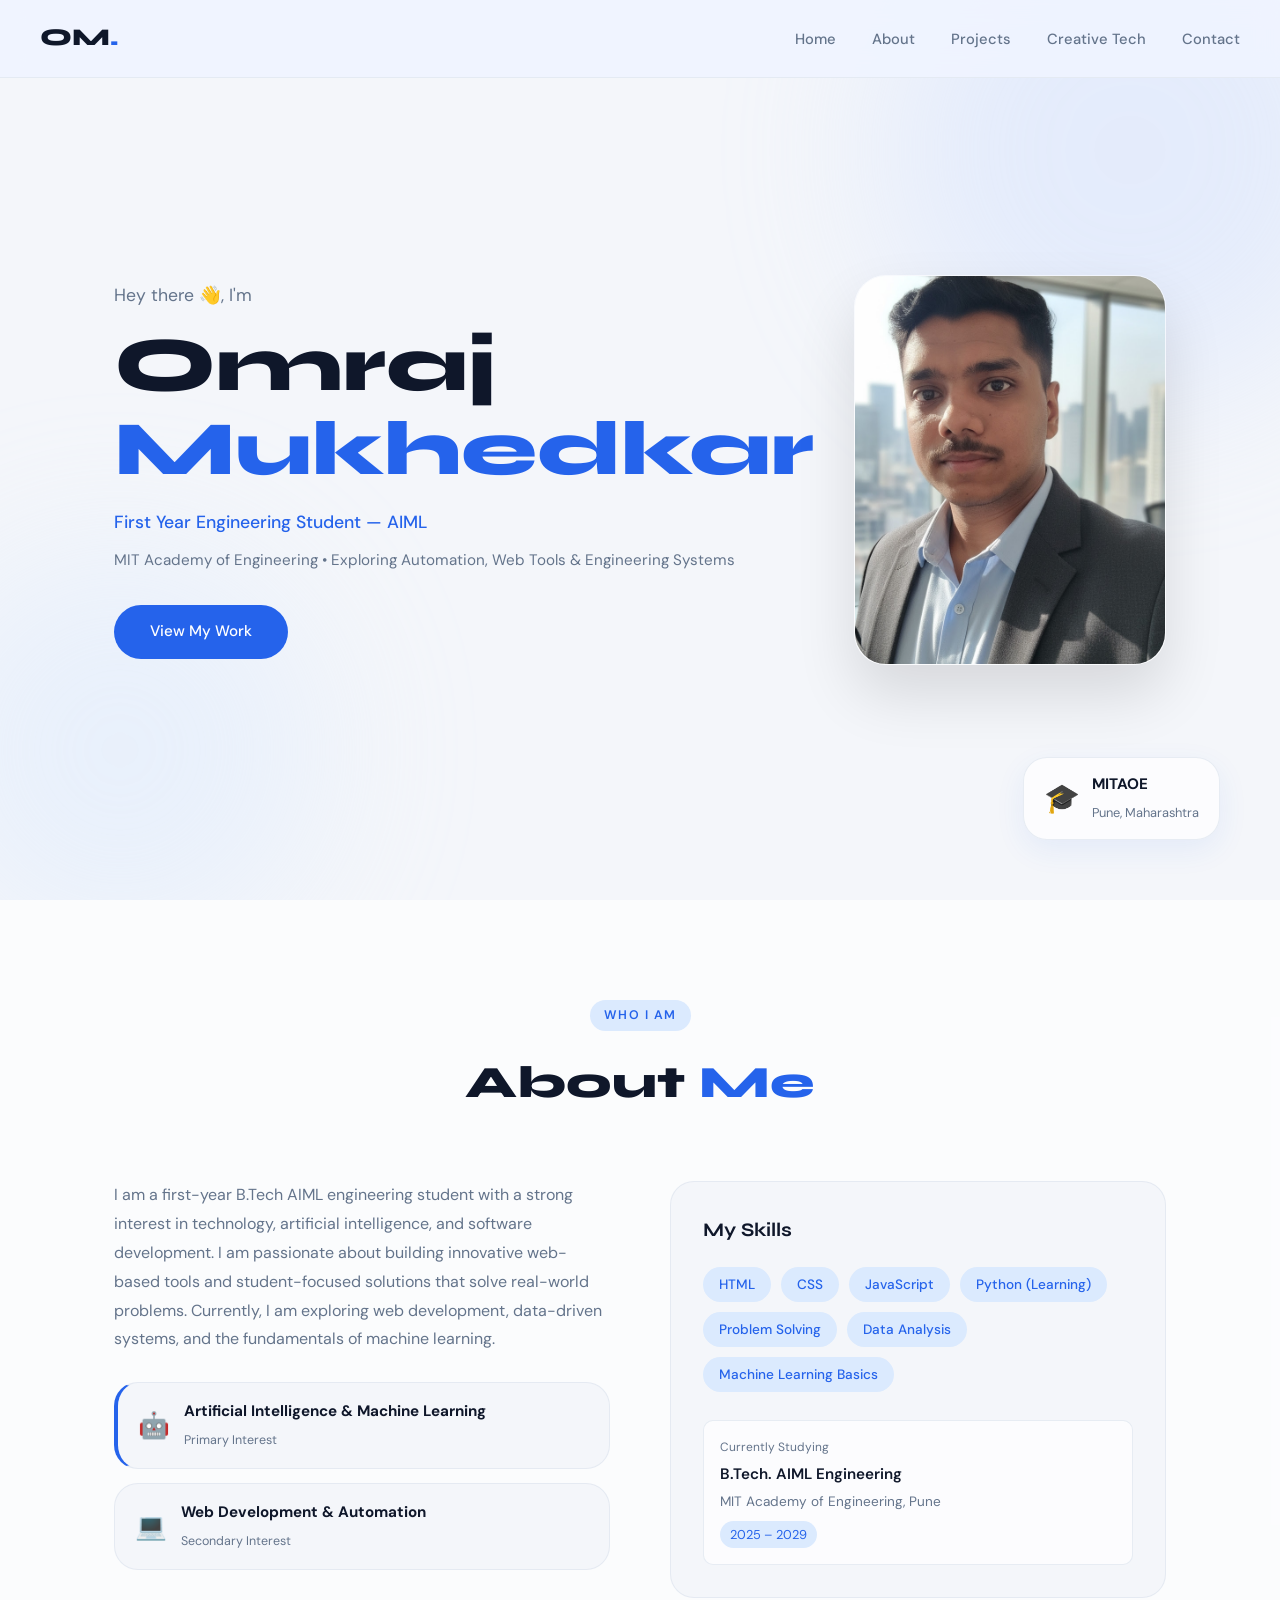
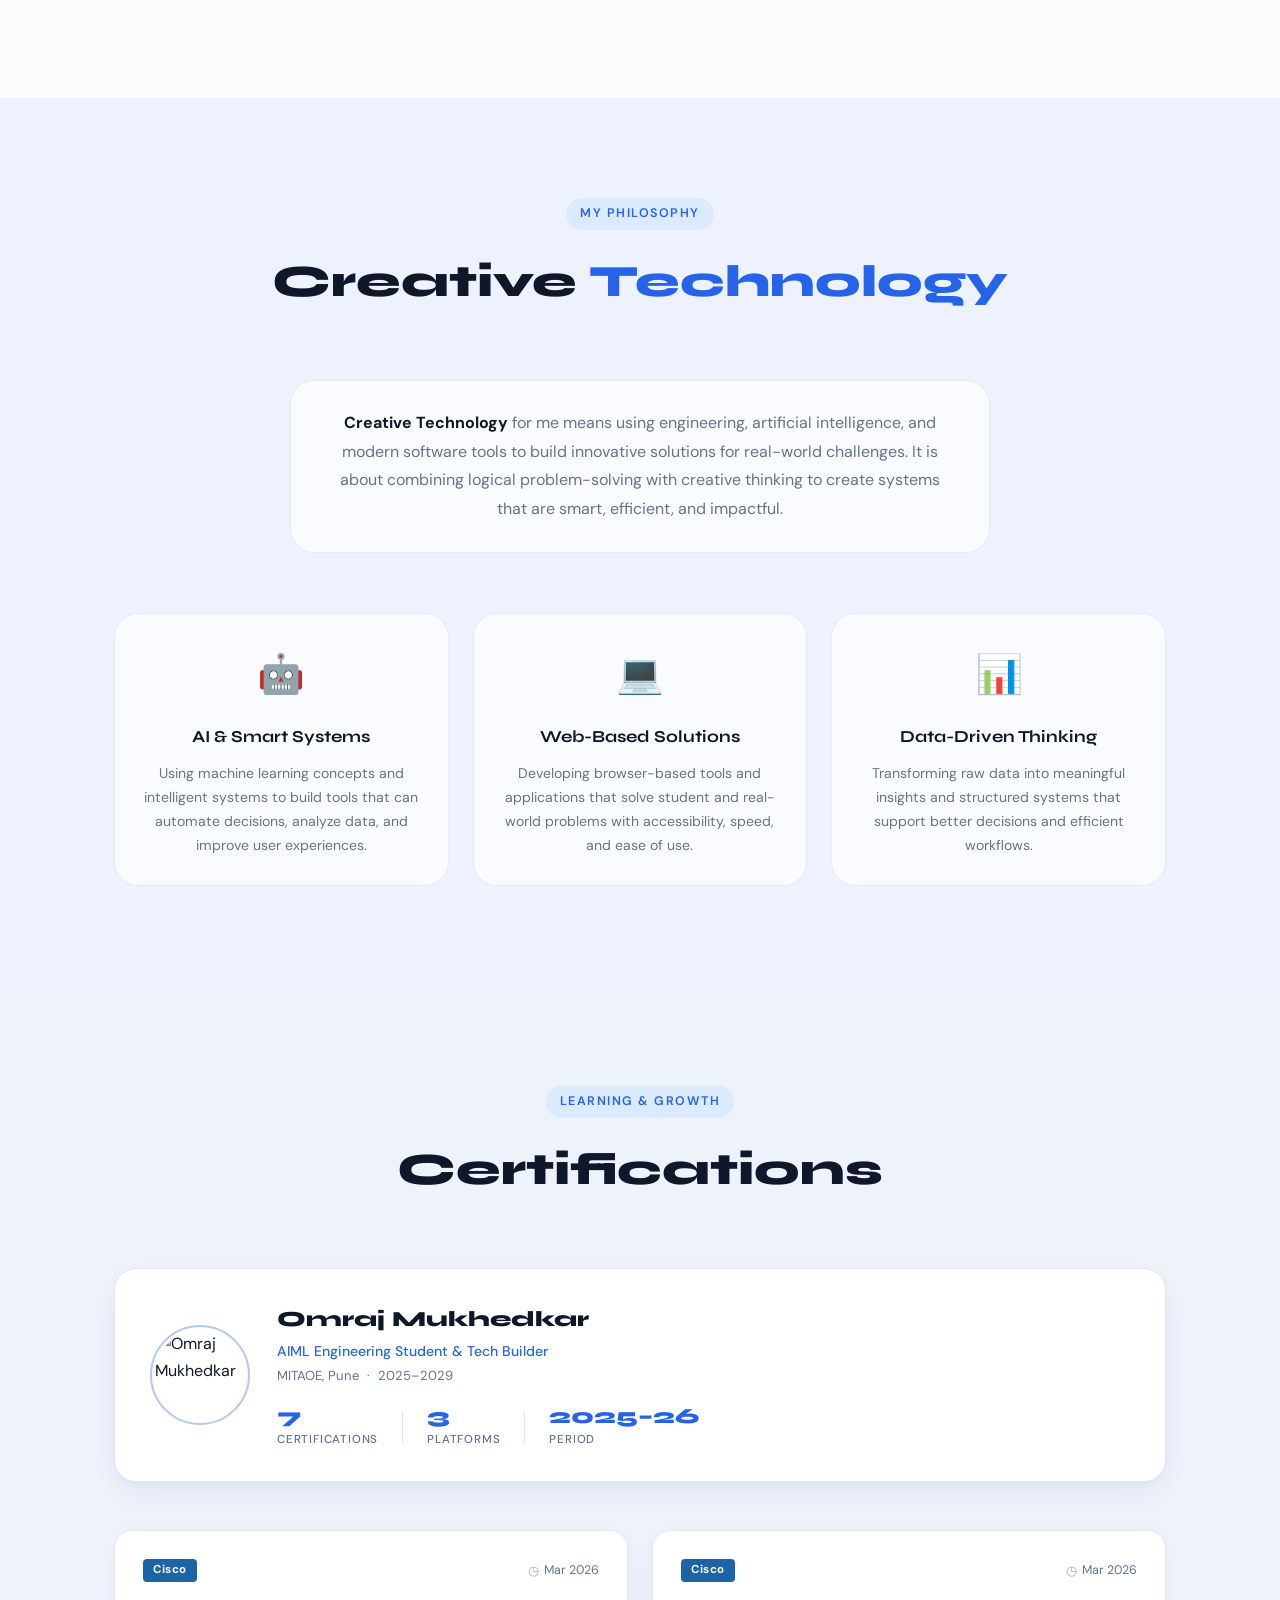
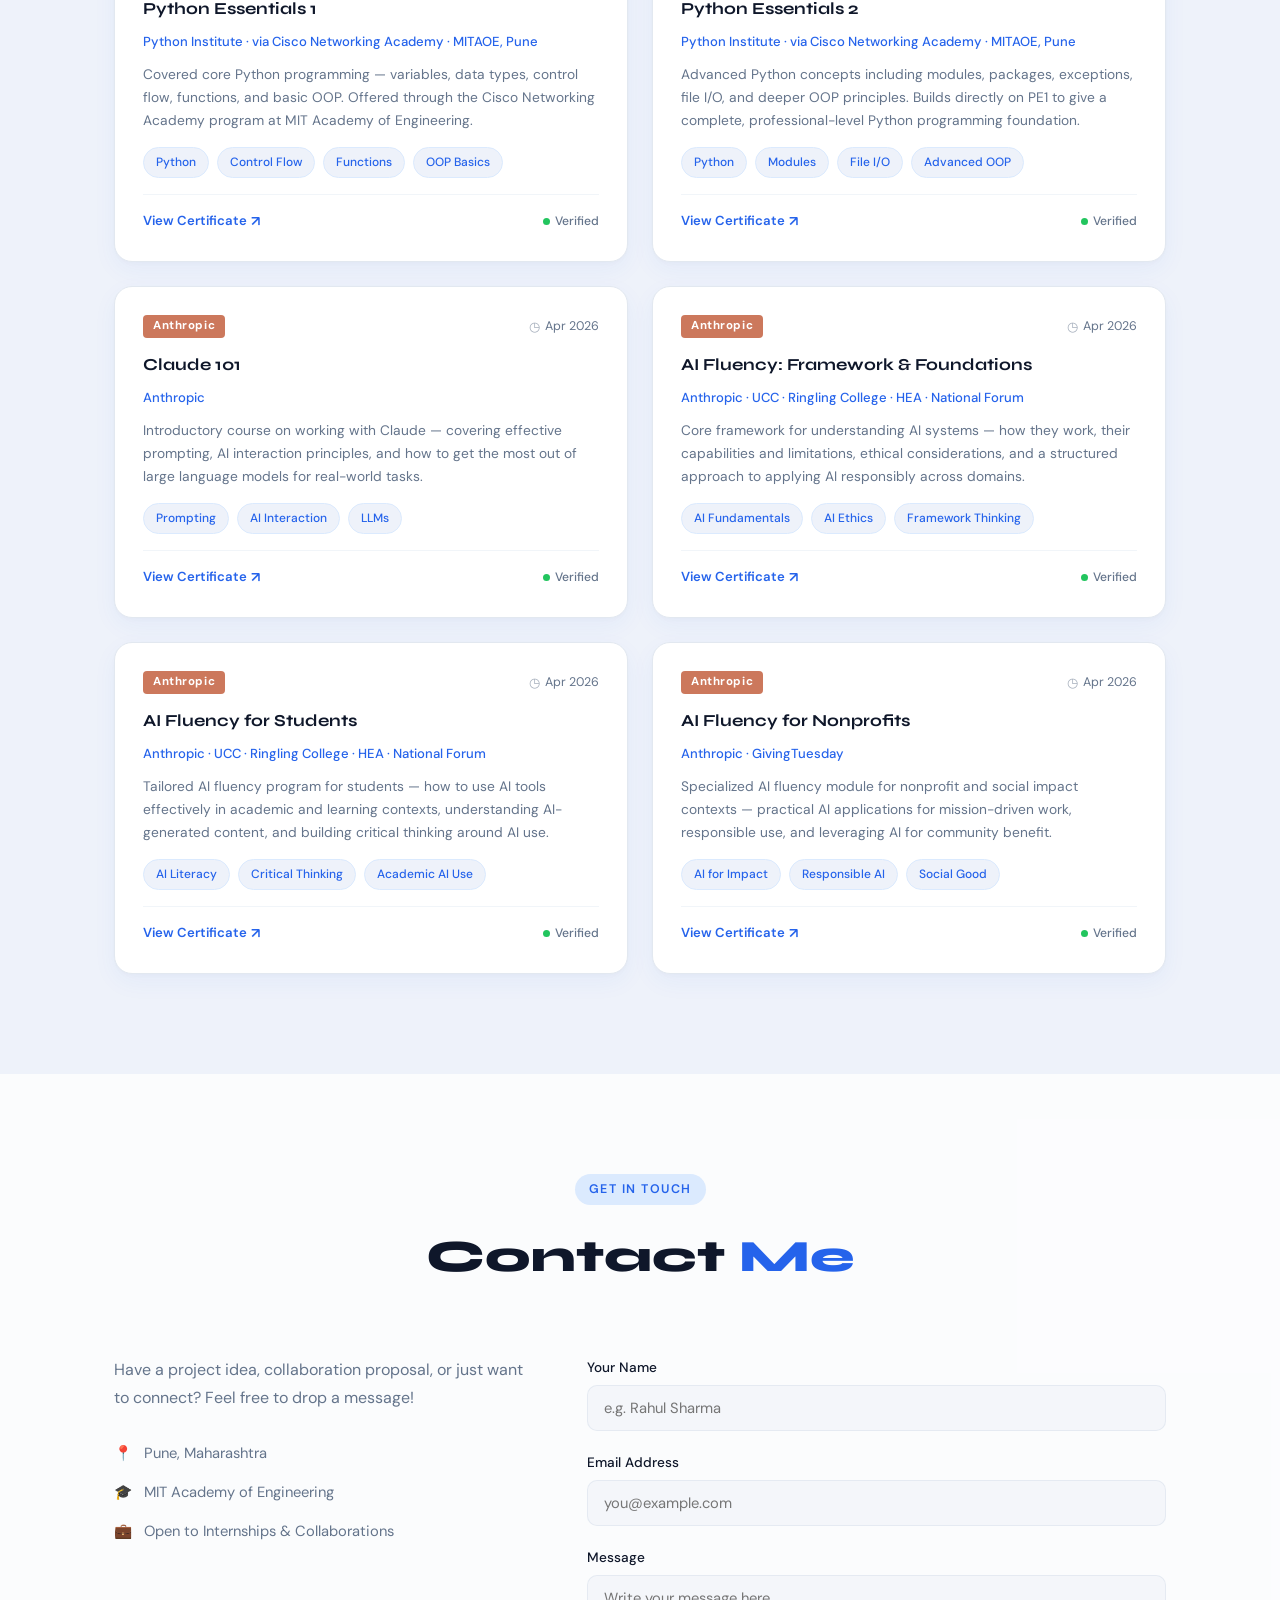
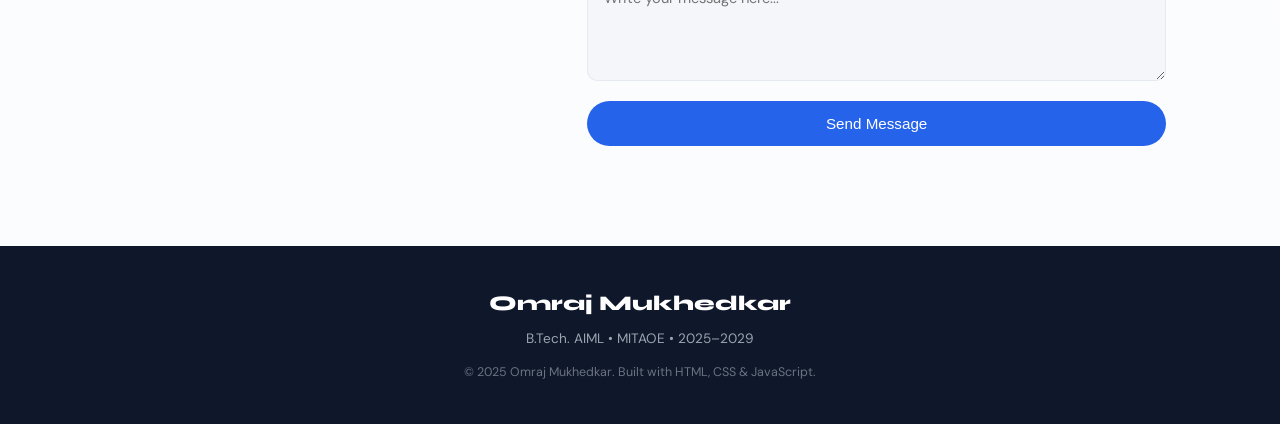
==== index.html @ 75ad4fa7 "Add files via upload" ====
<!DOCTYPE html>
<html lang="en">
<head>
  <meta charset="UTF-8" />
  <!-- Makes website responsive on all screen sizes -->
  <meta name="viewport" content="width=device-width, initial-scale=1.0" />
  <title>Omraj Mukhedkar | Portfolio</title>

  <!-- Link to our external CSS file -->
  <link rel="stylesheet" href="style.css" />

  <!-- Google Fonts: Syne for headings, DM Sans for body text -->
  <link rel="preconnect" href="https://fonts.googleapis.com" />
  <link rel="preconnect" href="https://fonts.gstatic.com" crossorigin />
  <link href="https://fonts.googleapis.com/css2?family=Syne:wght@600;800&family=DM+Sans:wght@300;400;500&display=swap" rel="stylesheet" />
</head>
<body>

  <!-- ===================== NAVBAR ===================== -->
  <!-- Fixed top navigation bar with smooth scroll links -->
  <nav class="navbar" id="navbar">
    <div class="nav-logo">OM<span class="dot">.</span></div>
    <ul class="nav-links">
      <li><a href="#home">Home</a></li>
      <li><a href="#about">About</a></li>
      <li><a href="#projects">Projects</a></li>
      <li><a href="#creative-tech">Creative Tech</a></li>
      <li><a href="#contact">Contact</a></li>
    </ul>
    <!-- Hamburger icon for mobile view -->
    <button class="hamburger" id="hamburger" aria-label="Toggle menu">
      <span></span><span></span><span></span>
    </button>
  </nav>

  <!-- Mobile navigation menu (hidden by default) -->
  <div class="mobile-menu" id="mobileMenu">
    <a href="#home" class="mobile-link">Home</a>
    <a href="#about" class="mobile-link">About</a>
    <a href="#projects" class="mobile-link">Projects</a>
    <a href="#creative-tech" class="mobile-link">Creative Tech</a>
    <a href="#contact" class="mobile-link">Contact</a>
  </div>


  <!-- ===================== HERO SECTION ===================== -->
  <!-- First thing visitors see — name, title, and a call-to-action -->
  <section class="hero" id="home">
    <!-- Background decorative blobs (pure CSS shapes) -->
    <div class="blob blob-1"></div>
    <div class="blob blob-2"></div>

    <div class="hero-container container">
      <div class="hero-content">
        <p class="hero-greeting">Hey there 👋, I'm</p>
        <h1 class="hero-name">Omraj<br /><span class="accent">Mukhedkar</span></h1>
        <p class="hero-title">First Year Engineering Student &mdash; AIML</p>
        <p class="hero-subtitle">
          MIT Academy of Engineering &bull; Exploring Automation, Web Tools &amp; Engineering Systems
        </p>
        <!-- CTA button scrolls to projects section -->
        <a href="#projects" class="btn-primary">View My Work</a>
      </div>

      <!-- New Hero Image Side -->
      <div class="hero-image-side fade-in">
        <div class="hero-portrait-card">
          <img src="student_portrait.jpeg" alt="Omraj Mukhedkar Portrait">
        </div>
      </div>
    </div>

    <!-- Floating badge: college info -->
    <div class="hero-badge">
      <span class="badge-icon">🎓</span>
      <div>
        <strong>MITAOE</strong>
        <small>Pune, Maharashtra</small>
      </div>
    </div>
  </section>


<!-- ===================== ABOUT SECTION ===================== -->
<section class="about section" id="about">
  <div class="container">

    <!-- Section title -->
    <div class="section-header fade-in">
      <span class="section-tag">Who I Am</span>
      <h2>About <span class="accent">Me</span></h2>
    </div>

    <div class="about-grid">

      <!-- Left: Text content -->
      <div class="about-text fade-in">
        <p>
          I am a first-year B.Tech AIML engineering student with a strong
          interest in technology, artificial intelligence, and software
          development. I am passionate about building innovative web-based
          tools and student-focused solutions that solve real-world problems.
          Currently, I am exploring web development, data-driven systems,
          and the fundamentals of machine learning.
        </p>

        <!-- Fields of Interest -->
        <div class="interest-cards">
          <div class="interest-card primary-interest">
            <span class="interest-icon">🤖</span>
            <div>
              <strong>Artificial Intelligence & Machine Learning</strong>
              <small>Primary Interest</small>
            </div>
          </div>

          <div class="interest-card secondary-interest">
            <span class="interest-icon">💻</span>
            <div>
              <strong>Web Development & Automation</strong>
              <small>Secondary Interest</small>
            </div>
          </div>
        </div>
      </div>

      <!-- Right: Skills -->
      <div class="skills-box fade-in">
        <h3>My Skills</h3>

        <div class="skills-grid">
          <span class="skill-tag">HTML</span>
          <span class="skill-tag">CSS</span>
          <span class="skill-tag">JavaScript</span>
          <span class="skill-tag">Python (Learning)</span>
          <span class="skill-tag">Problem Solving</span>
          <span class="skill-tag">Data Analysis</span>
          <span class="skill-tag">Machine Learning Basics</span>
        </div>

        <!-- Education card inside skills box -->
        <div class="edu-card">
          <p class="edu-label">Currently Studying</p>
          <p class="edu-course">B.Tech. AIML Engineering</p>
          <p class="edu-college">MIT Academy of Engineering, Pune</p>
          <span class="edu-year">2025 – 2029</span>
        </div>
      </div>

    </div>
  </div>
</section>


 

<!-- ===================== CREATIVE TECHNOLOGY SECTION ===================== -->
<section class="creative-tech section" id="creative-tech">
  <div class="container">

    <div class="section-header fade-in">
      <span class="section-tag">My Philosophy</span>
      <h2>Creative <span class="accent">Technology</span></h2>
    </div>

    <!-- Definition box -->
    <div class="ct-definition fade-in">
      <p>
        <strong>Creative Technology</strong> for me means using engineering,
        artificial intelligence, and modern software tools to build innovative
        solutions for real-world challenges. It is about combining logical
        problem-solving with creative thinking to create systems that are
        smart, efficient, and impactful.
      </p>
    </div>

    <!-- Three pillars / connection cards -->
    <div class="ct-grid">

      <div class="ct-card fade-in">
        <span class="ct-icon">🤖</span>
        <h4>AI & Smart Systems</h4>
        <p>
          Using machine learning concepts and intelligent systems to build
          tools that can automate decisions, analyze data, and improve user
          experiences.
        </p>
      </div>

      <div class="ct-card fade-in">
        <span class="ct-icon">💻</span>
        <h4>Web-Based Solutions</h4>
        <p>
          Developing browser-based tools and applications that solve student
          and real-world problems with accessibility, speed, and ease of use.
        </p>
      </div>

      <div class="ct-card fade-in">
        <span class="ct-icon">📊</span>
        <h4>Data-Driven Thinking</h4>
        <p>
          Transforming raw data into meaningful insights and structured systems
          that support better decisions and efficient workflows.
        </p>
      </div>

    </div>

  </div>
</section>

  <!-- ============================================================
       CERTIFICATIONS SECTION
       Profile image + certification cards with course info
  ============================================================ -->
  <section class="section certifications" id="certifications">
    <div class="container">

      <div class="section-header fade-up">
        <span class="section-tag">Learning & Growth</span>
        <h2 class="section-title">Certifications</h2>
      </div>

      <!-- Profile image block -->
      <div class="cert-profile fade-up">
        <div class="cert-profile-img-wrap">
          <img
            src="https://ui-avatars.com/api/?name=Omraj+Mukhedkar&background=1c2330&color=e6a817&size=200&font-size=0.35&bold=true"
            alt="Omraj Mukhedkar"
            class="cert-profile-img"
          />
          <div class="cert-profile-ring"></div>
        </div>
        <div class="cert-profile-info">
          <h3 class="cert-profile-name">Omraj Mukhedkar</h3>
          <p class="cert-profile-role">AIML Engineering Student &amp; Tech Builder</p>
          <p class="cert-profile-inst">MITAOE, Pune &nbsp;·&nbsp; 2025–2029</p>
          <div class="cert-profile-stats">
            <div class="cert-stat">
              <span class="cert-stat-num">7</span>
              <span class="cert-stat-label">Certifications</span>
            </div>
            <div class="cert-stat-divider"></div>
            <div class="cert-stat">
              <span class="cert-stat-num">3</span>
              <span class="cert-stat-label">Platforms</span>
            </div>
            <div class="cert-stat-divider"></div>
            <div class="cert-stat">
              <span class="cert-stat-num">2025–26</span>
              <span class="cert-stat-label">Period</span>
            </div>
          </div>
        </div>
      </div>

      <!-- Certification cards grid -->
      <div class="cert-grid">

        <!-- Card 1 
        <div class="cert-card fade-up">
          <div class="cert-card-header">
            <div class="cert-platform-badge" style="background:#054ada;color:#fff;font-weight:700;padding:4px 10px;border-radius:4px;font-size:0.72rem;letter-spacing:0.05em;">IBM</div>
            <div class="cert-date"><span class="cert-date-icon">◷</span><span>Mar 2026</span></div>
          </div>
          <h3 class="cert-title">Career Management Essentials</h3>
          <p class="cert-issuer">IBM SkillsBuild</p>
          <p class="cert-desc">Completed IBM's professional development program covering career planning, personal branding, resume building, and professional communication — focused on achieving excellence in a technical career.</p>
          <div class="cert-skills">
            <span class="cert-skill-tag">Career Planning</span>
            <span class="cert-skill-tag">Personal Branding</span>
            <span class="cert-skill-tag">Professional Skills</span>
          </div>
          <div class="cert-card-footer">
            <a href="https://www.credly.com/badges/f3e85a7b-5ac2-40ce-b01c-be0b1c1a3731" class="cert-link" target="_blank" rel="noopener">View Certificate <span class="cert-link-arrow">↗</span></a>
            <div class="cert-verified"><span class="cert-verified-dot"></span>Verified</div>
          </div>
        </div>-->

        <!-- Card 7 -->
        <div class="cert-card fade-up">
          <div class="cert-card-header">
            <div class="cert-platform-badge" style="background:#1d63a8;color:#fff;font-weight:700;padding:4px 10px;border-radius:4px;font-size:0.72rem;letter-spacing:0.05em;">Cisco</div>
            <div class="cert-date"><span class="cert-date-icon">◷</span><span>Mar 2026</span></div>
          </div>
          <h3 class="cert-title">Python Essentials 1</h3>
          <p class="cert-issuer">Python Institute · via Cisco Networking Academy · MITAOE, Pune</p>
          <p class="cert-desc">Covered core Python programming — variables, data types, control flow, functions, and basic OOP. Offered through the Cisco Networking Academy program at MIT Academy of Engineering.</p>
          <div class="cert-skills">
            <span class="cert-skill-tag">Python</span>
            <span class="cert-skill-tag">Control Flow</span>
            <span class="cert-skill-tag">Functions</span>
            <span class="cert-skill-tag">OOP Basics</span>
          </div>
          <div class="cert-card-footer">
            <a href="https://drive.google.com/file/d/1AZtDO0LFE5-MbFzdQ50YJ0h0PyZIOqzN/view" class="cert-link" target="_blank" rel="noopener">View Certificate <span class="cert-link-arrow">↗</span></a>
            <div class="cert-verified"><span class="cert-verified-dot"></span>Verified</div>
          </div>
        </div>

        <!-- Card 8 -->
        <div class="cert-card fade-up">
          <div class="cert-card-header">
            <div class="cert-platform-badge" style="background:#1d63a8;color:#fff;font-weight:700;padding:4px 10px;border-radius:4px;font-size:0.72rem;letter-spacing:0.05em;">Cisco</div>
            <div class="cert-date"><span class="cert-date-icon">◷</span><span>Mar 2026</span></div>
          </div>
          <h3 class="cert-title">Python Essentials 2</h3>
          <p class="cert-issuer">Python Institute · via Cisco Networking Academy · MITAOE, Pune</p>
          <p class="cert-desc">Advanced Python concepts including modules, packages, exceptions, file I/O, and deeper OOP principles. Builds directly on PE1 to give a complete, professional-level Python programming foundation.</p>
          <div class="cert-skills">
            <span class="cert-skill-tag">Python</span>
            <span class="cert-skill-tag">Modules</span>
            <span class="cert-skill-tag">File I/O</span>
            <span class="cert-skill-tag">Advanced OOP</span>
          </div>
          <div class="cert-card-footer">
            <a href="https://drive.google.com/file/d/1r7I_hhk6zLl8wyldsp9_38LnCMU6p4gp/view" class="cert-link" target="_blank" rel="noopener">View Certificate <span class="cert-link-arrow">↗</span></a>
            <div class="cert-verified"><span class="cert-verified-dot"></span>Verified</div>
          </div>
        </div>

        <!-- Card 9 -->
        <div class="cert-card fade-up">
          <div class="cert-card-header">
            <div class="cert-platform-badge" style="background:#cc785c;color:#fff;font-weight:700;padding:4px 10px;border-radius:4px;font-size:0.72rem;letter-spacing:0.05em;">Anthropic</div>
            <div class="cert-date"><span class="cert-date-icon">◷</span><span>Apr 2026</span></div>
          </div>
          <h3 class="cert-title">Claude 101</h3>
          <p class="cert-issuer">Anthropic</p>
          <p class="cert-desc">Introductory course on working with Claude — covering effective prompting, AI interaction principles, and how to get the most out of large language models for real-world tasks.</p>
          <div class="cert-skills">
            <span class="cert-skill-tag">Prompting</span>
            <span class="cert-skill-tag">AI Interaction</span>
            <span class="cert-skill-tag">LLMs</span>
          </div>
          <div class="cert-card-footer">
            <a href="https://drive.google.com/file/d/18FUiQjIyBEgIE2ZgYAW9JdNJa5qvdaFs/view?usp=drivesdk" class="cert-link" target="_blank" rel="noopener">View Certificate <span class="cert-link-arrow">↗</span></a>
            <div class="cert-verified"><span class="cert-verified-dot"></span>Verified</div>
          </div>
        </div>

        <!-- Card 10 -->
        <div class="cert-card fade-up">
          <div class="cert-card-header">
            <div class="cert-platform-badge" style="background:#cc785c;color:#fff;font-weight:700;padding:4px 10px;border-radius:4px;font-size:0.72rem;letter-spacing:0.05em;">Anthropic</div>
            <div class="cert-date"><span class="cert-date-icon">◷</span><span>Apr 2026</span></div>
          </div>
          <h3 class="cert-title">AI Fluency: Framework &amp; Foundations</h3>
          <p class="cert-issuer">Anthropic · UCC · Ringling College · HEA · National Forum</p>
          <p class="cert-desc">Core framework for understanding AI systems — how they work, their capabilities and limitations, ethical considerations, and a structured approach to applying AI responsibly across domains.</p>
          <div class="cert-skills">
            <span class="cert-skill-tag">AI Fundamentals</span>
            <span class="cert-skill-tag">AI Ethics</span>
            <span class="cert-skill-tag">Framework Thinking</span>
          </div>
          <div class="cert-card-footer">
            <a href="https://drive.google.com/file/d/1Ian-zxW-XYxPmzMwcnOvtRtblxLz800r/view" class="cert-link" target="_blank" rel="noopener">View Certificate <span class="cert-link-arrow">↗</span></a>
            <div class="cert-verified"><span class="cert-verified-dot"></span>Verified</div>
          </div>
        </div>

        <!-- Card 11 -->
        <div class="cert-card fade-up">
          <div class="cert-card-header">
            <div class="cert-platform-badge" style="background:#cc785c;color:#fff;font-weight:700;padding:4px 10px;border-radius:4px;font-size:0.72rem;letter-spacing:0.05em;">Anthropic</div>
            <div class="cert-date"><span class="cert-date-icon">◷</span><span>Apr 2026</span></div>
          </div>
          <h3 class="cert-title">AI Fluency for Students</h3>
          <p class="cert-issuer">Anthropic · UCC · Ringling College · HEA · National Forum</p>
          <p class="cert-desc">Tailored AI fluency program for students — how to use AI tools effectively in academic and learning contexts, understanding AI-generated content, and building critical thinking around AI use.</p>
          <div class="cert-skills">
            <span class="cert-skill-tag">AI Literacy</span>
            <span class="cert-skill-tag">Critical Thinking</span>
            <span class="cert-skill-tag">Academic AI Use</span>
          </div>
          <div class="cert-card-footer">
            <a href="https://drive.google.com/file/d/1ski8BVogSx5nqDA-hD5udHGruJyrjq0q/view?usp=drivesdk" class="cert-link" target="_blank" rel="noopener">View Certificate <span class="cert-link-arrow">↗</span></a>
            <div class="cert-verified"><span class="cert-verified-dot"></span>Verified</div>
          </div>
        </div>

        <!-- Card 12 -->
        <div class="cert-card fade-up">
          <div class="cert-card-header">
            <div class="cert-platform-badge" style="background:#cc785c;color:#fff;font-weight:700;padding:4px 10px;border-radius:4px;font-size:0.72rem;letter-spacing:0.05em;">Anthropic</div>
            <div class="cert-date"><span class="cert-date-icon">◷</span><span>Apr 2026</span></div>
          </div>
          <h3 class="cert-title">AI Fluency for Nonprofits</h3>
          <p class="cert-issuer">Anthropic · GivingTuesday</p>
          <p class="cert-desc">Specialized AI fluency module for nonprofit and social impact contexts — practical AI applications for mission-driven work, responsible use, and leveraging AI for community benefit.</p>
          <div class="cert-skills">
            <span class="cert-skill-tag">AI for Impact</span>
            <span class="cert-skill-tag">Responsible AI</span>
            <span class="cert-skill-tag">Social Good</span>
          </div>
          <div class="cert-card-footer">
            <a href="https://drive.google.com/file/d/1ski8BVogSx5nqDA-hD5udHGruJyrjq0q/view?usp=drivesdk" class="cert-link" target="_blank" rel="noopener">View Certificate <span class="cert-link-arrow">↗</span></a>
            <div class="cert-verified"><span class="cert-verified-dot"></span>Verified</div>
          </div>
        </div>

      </div><!-- /cert-grid -->
    </div>
  </section>


  <!-- ===================== CONTACT SECTION ===================== -->
  <!-- Simple form UI with basic validation (handled in script.js) -->
  <section class="contact section" id="contact">
    <div class="container">

      <div class="section-header fade-in">
        <span class="section-tag">Get In Touch</span>
        <h2>Contact <span class="accent">Me</span></h2>
      </div>

      <div class="contact-wrapper fade-in">

        <!-- Left: info -->
        <div class="contact-info">
          <p>Have a project idea, collaboration proposal, or just want to connect? Feel free to drop a message!</p>
          <div class="contact-detail">
            <span>📍</span> Pune, Maharashtra
          </div>
          <div class="contact-detail">
            <span>🎓</span> MIT Academy of Engineering
          </div>
          <div class="contact-detail">
            <span>💼</span> Open to Internships &amp; Collaborations
          </div>
        </div>

        <!-- Right: contact form -->
        <form class="contact-form" id="contactForm" novalidate>
          <!-- novalidate: we handle validation ourselves in JS -->

          <div class="form-group">
            <label for="name">Your Name</label>
            <input type="text" id="name" name="name" placeholder="e.g. Rahul Sharma" />
            <!-- Error message shown by JS if field is empty -->
            <span class="error-msg" id="nameError">Please enter your name.</span>
          </div>

          <div class="form-group">
            <label for="email">Email Address</label>
            <input type="email" id="email" name="email" placeholder="you@example.com" />
            <span class="error-msg" id="emailError">Please enter a valid email.</span>
          </div>

          <div class="form-group">
            <label for="message">Message</label>
            <textarea id="message" name="message" rows="4" placeholder="Write your message here..."></textarea>
            <span class="error-msg" id="messageError">Please write a message.</span>
          </div>

          <!-- Submit button; JS handles the click -->
          <button type="submit" class="btn-primary" id="submitBtn">Send Message</button>

          <!-- Success message (hidden until form is valid) -->
          <div class="form-success" id="formSuccess">
            ✅ Message sent! I'll get back to you soon.
          </div>
        </form>

      </div><!-- end .contact-wrapper -->
    </div>
  </section>




  <!-- ===================== FOOTER ===================== -->
  <footer class="footer">
    <div class="container">
      <p class="footer-name">Omraj Mukhedkar</p>
      <p class="footer-sub">B.Tech. AIML &bull; MITAOE &bull; 2025–2029</p>
      <p class="footer-copy">&copy; 2025 Omraj Mukhedkar. Built with HTML, CSS &amp; JavaScript.</p>
    </div>
  </footer>


  <!-- Link to our external JavaScript file (placed at end of body for performance) -->
  <script src="script.js"></script>

</body>
</html>
---- style.css ----
/* ============================================================
   style.css — Portfolio of Harshvardhan Lokhande
   Author: Built with guidance for first-year engineering student
   ============================================================ */


/* ---- 1. CSS VARIABLES (Design Tokens) ----
   Defining all colors and fonts in one place.
   If you want to change the theme, you only edit here.
*/
:root {
  --bg:          #f4f6fa;        /* Premium Light background */
  --surface:     rgba(255, 255, 255, 0.7); /* Translucent surface for glassmorphism */
  --accent:      #2563eb;        /* Vibrant Royal Blue accent */
  --accent-soft: #dbeafe;        /* Soft accent */
  --text-main:   #0f172a;        /* Deep slate for main text */
  --text-muted:  #64748b;        /* Professional muted text */
  --border:      rgba(226, 232, 240, 0.8); /* Refined subtle border */
  --font-head:   'Syne', sans-serif;
  --font-body:   'DM Sans', sans-serif;
  --radius:      24px;           /* Modern rounded corners */
  --shadow:      0 10px 30px rgba(37, 99, 235, 0.08); /* Soft diffuse glow */
}


/* ---- 2. RESET & BASE STYLES ----
   Remove browser default margins/padding for consistent look.
*/
*, *::before, *::after {
  margin: 0;
  padding: 0;
  box-sizing: border-box; /* Padding doesn't add to width */
}

html {
  scroll-behavior: smooth; /* Enable CSS smooth scroll as fallback */
}

body {
  font-family: var(--font-body);
  background-color: var(--bg);
  color: var(--text-main);
  line-height: 1.7;
  overflow-x: hidden; /* No horizontal scroll */
}

/* Utility: accent color for spans */
.accent {
  color: var(--accent);
}

/* Utility: container to center content with max-width */
.container {
  max-width: 1100px;
  margin: 0 auto;
  padding: 0 24px;
}

/* Utility: section vertical spacing */
.section {
  padding: 100px 0;
}


/* ---- 3. NAVBAR ----
   Fixed top bar that stays visible while scrolling.
*/
.navbar {
  position: fixed;
  top: 0; left: 0; right: 0;
  z-index: 1000; /* Always on top */
  display: flex;
  align-items: center;
  justify-content: space-between;
  padding: 18px 40px;
  background: rgba(240, 244, 255, 0.88); /* Semi-transparent */
  backdrop-filter: blur(12px);           /* Frosted glass effect */
  border-bottom: 1px solid var(--border);
  transition: box-shadow 0.3s;
}

/* Shadow added by JS when user scrolls down */
.navbar.scrolled {
  box-shadow: 0 2px 20px rgba(0,0,0,0.08);
}

/* Logo text */
.nav-logo {
  font-family: var(--font-head);
  font-size: 1.5rem;
  font-weight: 800;
  color: var(--text-main);
}
.nav-logo .dot {
  color: var(--accent);
}

/* Navigation links list */
.nav-links {
  list-style: none;
  display: flex;
  gap: 36px;
}

.nav-links a {
  text-decoration: none;
  color: var(--text-muted);
  font-size: 0.92rem;
  font-weight: 500;
  transition: color 0.2s;
}

/* Hover: link turns accent blue */
.nav-links a:hover {
  color: var(--accent);
}

/* Hamburger button (hidden on desktop, shown on mobile) */
.hamburger {
  display: none;
  flex-direction: column;
  gap: 5px;
  background: none;
  border: none;
  cursor: pointer;
  padding: 4px;
}
.hamburger span {
  display: block;
  width: 24px;
  height: 2px;
  background: var(--text-main);
  border-radius: 2px;
  transition: all 0.3s;
}

/* Mobile menu (hidden by default) */
.mobile-menu {
  display: none;
  position: fixed;
  top: 68px; left: 0; right: 0;
  background: var(--surface);
  flex-direction: column;
  padding: 16px 24px;
  gap: 12px;
  z-index: 999;
  border-bottom: 1px solid var(--border);
  box-shadow: var(--shadow);
}

/* Show mobile menu when JS adds .open class */
.mobile-menu.open {
  display: flex;
}

.mobile-link {
  text-decoration: none;
  color: var(--text-main);
  font-weight: 500;
  padding: 8px 0;
  border-bottom: 1px solid var(--border);
}


/* ---- 4. HERO SECTION ----
   Full-screen first section with big name and CTA.
*/
.hero {
  min-height: 100vh;
  display: flex;
  align-items: center;
  padding: 120px 40px 80px;
  position: relative;
  overflow: hidden;
}

/* Decorative blobs: large soft-colored circles in background */
.blob {
  position: absolute;
  border-radius: 50%;
  filter: blur(80px);  /* Makes them soft / glow-like */
  opacity: 0.35;
  z-index: 0;
  pointer-events: none; /* Clicks pass through them */
}
.blob-1 {
  width: 500px; height: 500px;
  background: #c7d9ff;
  top: -100px; right: -100px;
}
.blob-2 {
  width: 400px; height: 400px;
  background: #d4e6ff;
  bottom: -50px; left: -80px;
}

/* Hero content sits above blobs */
.hero-content {
  position: relative;
  z-index: 1;
  max-width: 680px;
}

.hero-greeting {
  font-size: 1.1rem;
  color: var(--text-muted);
  margin-bottom: 12px;
}

/* Big name with line breaks on large screens */
.hero-name {
  font-family: var(--font-head);
  font-size: clamp(2.6rem, 6vw, 5rem); /* Responsive font size */
  font-weight: 800;
  line-height: 1.1;
  margin-bottom: 16px;
  color: var(--text-main);
}

.hero-title {
  font-size: 1.1rem;
  font-weight: 500;
  color: var(--accent);
  margin-bottom: 10px;
}

.hero-subtitle {
  font-size: 0.95rem;
  color: var(--text-muted);
  margin-bottom: 32px;
}

/* Primary button */
.btn-primary {
  display: inline-block;
  text-decoration: none;
  background: var(--accent);
  color: #fff;
  padding: 14px 36px;
  border-radius: 50px; /* Pill shape */
  font-weight: 500;
  font-size: 0.95rem;
  border: none;
  cursor: pointer;
  transition: transform 0.2s, box-shadow 0.2s;
}
.btn-primary:hover {
  transform: translateY(-2px);
  box-shadow: 0 8px 24px rgba(58, 91, 255, 0.3);
}

/* Floating college badge (bottom-right of hero) */
.hero-badge {
  position: absolute;
  bottom: 60px; right: 60px;
  display: flex;
  align-items: center;
  gap: 12px;
  background: var(--surface);
  border: 1px solid var(--border);
  border-radius: var(--radius);
  padding: 14px 20px;
  box-shadow: var(--shadow);
  z-index: 1;
}
.badge-icon { font-size: 1.8rem; }
.hero-badge strong { display: block; font-size: 0.95rem; }
.hero-badge small { color: var(--text-muted); font-size: 0.8rem; }


/* ---- 5. SECTION HEADERS ----
   Reusable "tag + heading" pattern used in each section.
*/
.section-header {
  text-align: center;
  margin-bottom: 60px;
}

/* Small label above the main heading */
.section-tag {
  display: inline-block;
  background: var(--accent-soft);
  color: var(--accent);
  font-size: 0.78rem;
  font-weight: 600;
  letter-spacing: 1.5px;
  text-transform: uppercase;
  padding: 5px 14px;
  border-radius: 50px;
  margin-bottom: 14px;
}

.section-header h2 {
  font-family: var(--font-head);
  font-size: clamp(2rem, 4vw, 2.8rem);
  font-weight: 800;
  color: var(--text-main);
}


/* ---- 6. ABOUT SECTION ----
   Two-column grid: text on left, skills on right.
*/
.about {
  background: var(--surface);
}

.about-grid {
  display: grid;
  grid-template-columns: 1fr 1fr;
  gap: 60px;
  align-items: start;
}

.about-text p {
  color: var(--text-muted);
  font-size: 1rem;
  margin-bottom: 28px;
  line-height: 1.8;
}

/* Interest cards (primary + secondary) */
.interest-cards {
  display: flex;
  flex-direction: column;
  gap: 14px;
}

.interest-card {
  display: flex;
  align-items: center;
  gap: 14px;
  padding: 16px 20px;
  border-radius: var(--radius);
  border: 1px solid var(--border);
  background: var(--bg);
}
.interest-card strong { display: block; font-size: 0.95rem; }
.interest-card small { color: var(--text-muted); font-size: 0.78rem; }
.interest-icon { font-size: 1.6rem; }

/* Primary interest gets a blue left border accent */
.primary-interest {
  border-left: 4px solid var(--accent);
}

/* Skills box */
.skills-box {
  background: var(--bg);
  border: 1px solid var(--border);
  border-radius: var(--radius);
  padding: 32px;
}
.skills-box h3 {
  font-family: var(--font-head);
  font-size: 1.2rem;
  margin-bottom: 20px;
}

/* Grid of skill tags */
.skills-grid {
  display: flex;
  flex-wrap: wrap;
  gap: 10px;
  margin-bottom: 28px;
}

.skill-tag {
  background: var(--accent-soft);
  color: var(--accent);
  padding: 6px 16px;
  border-radius: 50px;
  font-size: 0.85rem;
  font-weight: 500;
  transition: background 0.2s, color 0.2s;
}
.skill-tag:hover {
  background: var(--accent);
  color: #fff;
}

/* Education mini-card inside skills box */
.edu-card {
  background: var(--surface);
  border: 1px solid var(--border);
  border-radius: 10px;
  padding: 16px;
}
.edu-label { font-size: 0.75rem; color: var(--text-muted); margin-bottom: 4px; }
.edu-course { font-weight: 600; font-size: 0.95rem; }
.edu-college { font-size: 0.85rem; color: var(--text-muted); margin-top: 2px; }
.edu-year {
  display: inline-block;
  margin-top: 8px;
  background: var(--accent-soft);
  color: var(--accent);
  padding: 3px 10px;
  border-radius: 50px;
  font-size: 0.8rem;
}


/* ---- 7. PROJECTS SECTION ----
   Three-column card grid.
*/
.projects {
  background: var(--bg);
}

.projects-grid {
  display: grid;
  grid-template-columns: repeat(auto-fit, minmax(320px, 1fr));
  gap: 28px;
}

.project-card {
  background: var(--surface);
  border: 1px solid var(--border);
  border-radius: var(--radius);
  padding: 28px;
  transition: transform 0.4s cubic-bezier(0.16, 1, 0.3, 1), box-shadow 0.4s;
  display: flex;
  flex-direction: column;
  gap: 14px;
  backdrop-filter: blur(10px);
}

/* Lift card on hover */
.project-card:hover {
  transform: translateY(-8px) scale(1.02);
  box-shadow: 0 16px 40px rgba(37, 99, 235, 0.12);
  border-color: var(--accent-soft);
}

/* Top row: icon + card number */
.card-top {
  display: flex;
  justify-content: space-between;
  align-items: center;
}
.card-icon { font-size: 2rem; }
.card-number {
  font-family: var(--font-head);
  font-size: 1.6rem;
  font-weight: 800;
  color: var(--accent-soft);
}

.project-card h3 {
  font-family: var(--font-head);
  font-size: 1.1rem;
  font-weight: 800;
  color: var(--text-main);
}

.project-card p {
  font-size: 0.9rem;
  color: var(--text-muted);
  line-height: 1.7;
  flex: 1; /* Push tags/footer to bottom */
}

/* Tech tags at bottom of card */
.card-tags {
  display: flex;
  flex-wrap: wrap;
  gap: 8px;
}
.card-tags span {
  background: var(--bg);
  border: 1px solid var(--border);
  color: var(--text-muted);
  font-size: 0.78rem;
  padding: 4px 12px;
  border-radius: 50px;
}

/* Footer row: status indicator */
.card-footer {
  font-size: 0.8rem;
  color: var(--text-muted);
  display: flex;
  align-items: center;
  gap: 8px;
  padding-top: 10px;
  border-top: 1px solid var(--border);
}
/* Green blinking dot = active/live */
.status-dot {
  width: 8px; height: 8px;
  background: #22c55e;
  border-radius: 50%;
  display: inline-block;
  animation: blink 1.8s infinite;
}
@keyframes blink {
  0%, 100% { opacity: 1; }
  50% { opacity: 0.3; }
}


/* ---- 8. CERTIFICATIONS SECTION ----
   Premium floating anti-gravity card design
*/
.certifications {
  background: #eef2fa;
  position: relative;
}

/* ── Fade-up animation (used by cert cards) ── */
.fade-up {
  opacity: 0;
  transform: translateY(30px);
  transition: opacity 0.6s ease, transform 0.6s ease;
}
.fade-up.visible {
  opacity: 1;
  transform: translateY(0);
}

/* ── Section title override for // 04 style tag ── */
.certifications .section-tag {
  background: var(--accent-soft);
  color: var(--accent);
}
.certifications .section-title {
  font-family: var(--font-head);
  font-size: clamp(2rem, 4vw, 2.8rem);
  font-weight: 800;
  color: var(--text-main);
}

/* ── Profile Card ── */
.cert-profile {
  display: flex;
  align-items: center;
  gap: 32px;
  background: #ffffff;
  border: 1px solid #e2e8f0;
  border-radius: 22px;
  padding: 32px 40px;
  margin-bottom: 48px;
  box-shadow:
    0 4px 6px rgba(0, 0, 0, 0.03),
    0 12px 28px rgba(37, 99, 235, 0.06);
}

.cert-profile-img-wrap {
  position: relative;
  flex-shrink: 0;
}

.cert-profile-img {
  width: 90px;
  height: 90px;
  border-radius: 50%;
  object-fit: cover;
  display: block;
}

.cert-profile-ring {
  position: absolute;
  inset: -5px;
  border-radius: 50%;
  border: 2.5px solid var(--accent);
  opacity: 0.35;
}

.cert-profile-info {
  flex: 1;
  min-width: 0;
}

.cert-profile-name {
  font-family: var(--font-head);
  font-size: 1.35rem;
  font-weight: 800;
  color: var(--text-main);
  margin-bottom: 2px;
}

.cert-profile-role {
  font-size: 0.88rem;
  font-weight: 500;
  color: var(--accent);
  margin-bottom: 2px;
}

.cert-profile-inst {
  font-size: 0.82rem;
  color: var(--text-muted);
  margin-bottom: 16px;
}

/* Stats row */
.cert-profile-stats {
  display: flex;
  align-items: center;
  gap: 24px;
}

.cert-stat {
  display: flex;
  flex-direction: column;
}

.cert-stat-num {
  font-family: var(--font-head);
  font-size: 1.35rem;
  font-weight: 800;
  color: var(--accent);
  line-height: 1.2;
}

.cert-stat-label {
  font-size: 0.72rem;
  text-transform: uppercase;
  letter-spacing: 0.8px;
  color: var(--text-muted);
  font-weight: 500;
}

.cert-stat-divider {
  width: 1px;
  height: 32px;
  background: #e2e8f0;
}

/* ── Certification Cards Grid ── */
.cert-grid {
  display: grid;
  grid-template-columns: repeat(auto-fill, minmax(340px, 1fr));
  gap: 24px;
}

/* ── Individual Card ── */
.cert-card {
  background: #ffffff;
  border: 1px solid #e2e8f0;
  border-radius: 18px;
  padding: 28px;
  display: flex;
  flex-direction: column;
  gap: 12px;
  transition:
    transform 0.4s cubic-bezier(0.16, 1, 0.3, 1),
    box-shadow 0.4s ease,
    border-color 0.3s ease;
  box-shadow:
    0 2px 4px rgba(0, 0, 0, 0.02),
    0 8px 24px rgba(37, 99, 235, 0.05);
  position: relative;
}

.cert-card:hover {
  transform: translateY(-8px);
  box-shadow:
    0 8px 16px rgba(0, 0, 0, 0.04),
    0 20px 48px rgba(37, 99, 235, 0.10);
  border-color: #c7d9ff;
}

/* ── Card Header: Badge + Date ── */
.cert-card-header {
  display: flex;
  justify-content: space-between;
  align-items: center;
  margin-bottom: 4px;
}

.cert-platform-badge {
  display: inline-block;
  font-size: 0.72rem;
  font-weight: 700;
  letter-spacing: 0.05em;
  padding: 4px 10px;
  border-radius: 5px;
  line-height: 1.3;
}

.cert-date {
  display: flex;
  align-items: center;
  gap: 5px;
  font-size: 0.78rem;
  color: var(--text-muted);
  font-weight: 400;
}

.cert-date-icon {
  font-size: 0.82rem;
  opacity: 0.6;
}

/* ── Card Title ── */
.cert-title {
  font-family: var(--font-head);
  font-size: 1.05rem;
  font-weight: 700;
  color: var(--text-main);
  line-height: 1.35;
  margin: 0;
}

/* ── Issuer ── */
.cert-issuer {
  font-size: 0.82rem;
  color: var(--accent);
  font-weight: 500;
  margin: 0;
  line-height: 1.4;
}

/* ── Description ── */
.cert-desc {
  font-size: 0.86rem;
  color: var(--text-muted);
  line-height: 1.65;
  margin: 0;
  flex: 1;
}

/* ── Skill Tags ── */
.cert-skills {
  display: flex;
  flex-wrap: wrap;
  gap: 8px;
  margin-top: 4px;
}

.cert-skill-tag {
  display: inline-block;
  background: #eef2fa;
  color: var(--accent);
  font-size: 0.75rem;
  font-weight: 500;
  padding: 4px 12px;
  border-radius: 50px;
  border: 1px solid #dbeafe;
  transition: background 0.2s, color 0.2s;
}

.cert-skill-tag:hover {
  background: var(--accent);
  color: #fff;
}

/* ── Card Footer: Link + Verified ── */
.cert-card-footer {
  display: flex;
  justify-content: space-between;
  align-items: center;
  padding-top: 14px;
  border-top: 1px solid #f1f5f9;
  margin-top: 4px;
}

.cert-link {
  font-size: 0.82rem;
  font-weight: 600;
  color: var(--accent);
  text-decoration: none;
  display: inline-flex;
  align-items: center;
  gap: 4px;
  transition: gap 0.2s ease, color 0.2s;
}

.cert-link:hover {
  gap: 8px;
  color: #1d4ed8;
}

.cert-link-arrow {
  font-size: 0.9rem;
  transition: transform 0.2s;
}

.cert-link:hover .cert-link-arrow {
  transform: translate(2px, -2px);
}

.cert-verified {
  display: flex;
  align-items: center;
  gap: 5px;
  font-size: 0.76rem;
  color: var(--text-muted);
  font-weight: 500;
}

.cert-verified-dot {
  width: 7px;
  height: 7px;
  background: #22c55e;
  border-radius: 50%;
  display: inline-block;
  animation: blink 1.8s infinite;
}

/* ── Certifications Responsive ── */
@media (max-width: 768px) {
  .cert-profile {
    flex-direction: column;
    text-align: center;
    padding: 24px 20px;
    gap: 20px;
  }

  .cert-profile-stats {
    justify-content: center;
  }

  .cert-grid {
    grid-template-columns: 1fr;
  }

  .cert-card {
    padding: 22px;
  }
}

@media (max-width: 480px) {
  .cert-profile-stats {
    gap: 16px;
  }
  .cert-stat-num {
    font-size: 1.1rem;
  }
}


/* ---- 8. CREATIVE TECHNOLOGY SECTION ----

   Dark-ish background to visually separate it.
*/
.creative-tech {
  background: #eef2ff;
}

/* Definition paragraph box */
.ct-definition {
  max-width: 700px;
  margin: 0 auto 60px;
  text-align: center;
  background: var(--surface);
  border: 1px solid var(--border);
  border-radius: var(--radius);
  padding: 28px 36px;
  font-size: 1rem;
  color: var(--text-muted);
  line-height: 1.8;
}
.ct-definition strong { color: var(--text-main); }

/* Three pillar cards */
.ct-grid {
  display: grid;
  grid-template-columns: repeat(auto-fit, minmax(300px, 1fr));
  gap: 24px;
}

.ct-card {
  background: var(--surface);
  border: 1px solid var(--border);
  border-radius: var(--radius);
  padding: 28px;
  text-align: center;
  transition: transform 0.4s cubic-bezier(0.16, 1, 0.3, 1), box-shadow 0.4s;
  backdrop-filter: blur(10px);
}
.ct-card:hover {
  transform: translateY(-8px) scale(1.02);
  box-shadow: 0 16px 40px rgba(37, 99, 235, 0.12);
  border-color: var(--accent-soft);
}
.ct-icon { font-size: 2.4rem; display: block; margin-bottom: 16px; }
.ct-card h4 {
  font-family: var(--font-head);
  font-size: 1.05rem;
  margin-bottom: 10px;
}
.ct-card p { font-size: 0.88rem; color: var(--text-muted); line-height: 1.7; }


/* ---- 9. CONTACT SECTION ----
   Two columns: info on left, form on right.
*/
.contact {
  background: var(--surface);
}

.contact-wrapper {
  display: grid;
  grid-template-columns: 1fr 1.4fr;
  gap: 60px;
  align-items: start;
}

.contact-info p {
  color: var(--text-muted);
  margin-bottom: 28px;
  line-height: 1.8;
}
.contact-detail {
  display: flex;
  align-items: center;
  gap: 12px;
  margin-bottom: 14px;
  font-size: 0.92rem;
  color: var(--text-muted);
}

/* Form styling */
.contact-form {
  display: flex;
  flex-direction: column;
  gap: 20px;
}

.form-group {
  display: flex;
  flex-direction: column;
  gap: 6px;
}

.form-group label {
  font-size: 0.85rem;
  font-weight: 500;
  color: var(--text-main);
}

/* Input and textarea styles */
.form-group input,
.form-group textarea {
  padding: 12px 16px;
  border: 1.5px solid var(--border);
  border-radius: 10px;
  font-family: var(--font-body);
  font-size: 0.92rem;
  background: var(--bg);
  color: var(--text-main);
  transition: border-color 0.2s;
  resize: vertical; /* Only vertical resize for textarea */
}

/* Blue border on focus */
.form-group input:focus,
.form-group textarea:focus {
  outline: none;
  border-color: var(--accent);
}

/* Error state: red border */
.form-group input.error,
.form-group textarea.error {
  border-color: #ef4444;
}

/* Error message text (hidden by default) */
.error-msg {
  font-size: 0.78rem;
  color: #ef4444;
  display: none; /* JS shows this when needed */
}
.error-msg.visible {
  display: block;
}

/* Success message after valid form submit */
.form-success {
  display: none;
  background: #dcfce7;
  color: #166534;
  padding: 14px 18px;
  border-radius: 10px;
  font-size: 0.9rem;
}
.form-success.visible {
  display: block;
}


/* ---- 10. FOOTER ----
   Simple centered footer.
*/
.footer {
  background: var(--text-main);
  color: #fff;
  padding: 40px 24px;
  text-align: center;
}
.footer-name {
  font-family: var(--font-head);
  font-size: 1.3rem;
  font-weight: 800;
  margin-bottom: 6px;
}
.footer-sub {
  font-size: 0.85rem;
  color: #9ca3af;
  margin-bottom: 12px;
}
.footer-copy {
  font-size: 0.78rem;
  color: #6b7280;
}


/* ---- 11. SCROLL FADE-IN ANIMATION ----
   Elements start invisible and slide up; JS adds .visible class.
*/
.fade-in {
  opacity: 0;
  transform: translateY(30px);
  transition: opacity 0.6s ease, transform 0.6s ease;
}
.fade-in.visible {
  opacity: 1;
  transform: translateY(0);
}


/* ---- 12. RESPONSIVE (MOBILE) STYLES ----
   Adjustments for screens smaller than 768px.
*/
@media (max-width: 768px) {
  /* Show hamburger, hide desktop links */
  .hamburger { display: flex; }
  .nav-links  { display: none; }

  /* Hero: center content, hide badge */
  .hero {
    padding: 100px 24px 60px;
    text-align: center;
  }
  .hero-badge { display: none; }

  /* Stack about grid vertically */
  .about-grid { grid-template-columns: 1fr; gap: 36px; }

  /* Stack projects to 1 column */
  .projects-grid { grid-template-columns: 1fr; }

  /* Stack CT cards */
  .ct-grid { grid-template-columns: 1fr; }

  /* Stack contact wrapper */
  .contact-wrapper { grid-template-columns: 1fr; gap: 36px; }

  /* Smaller section padding on mobile */
  .section { padding: 70px 0; }
}

@media (max-width: 480px) {
  .navbar { padding: 16px 20px; }
  .hero-name { font-size: 2.4rem; }
}

/* ============================================================
   NEW: ENHANCED PORTFOLIO FEATURES
   ============================================================ */

/* ── Enhanced Hero Layout ── */
.hero-container {
  display: grid;
  grid-template-columns: 1.2fr 1fr;
  align-items: center;
  gap: 60px;
  width: 100%;
}

.hero-image-side {
  position: relative;
  display: flex;
  justify-content: center;
  align-items: center;
  z-index: 2;
}

/* Large Portrait Image Card */
.hero-portrait-card {
  position: relative;
  width: 100%;
  max-width: 400px;
  aspect-ratio: 4 / 5;
  border-radius: 32px;
  overflow: hidden;
  box-shadow: 0 30px 60px rgba(0, 0, 0, 0.12);
  border: 1px solid rgba(255, 255, 255, 0.4);
  backdrop-filter: blur(10px);
  background: rgba(255, 255, 255, 0.2);
  animation: float 6s ease-in-out infinite;
  transition: transform 0.5s cubic-bezier(0.16, 1, 0.3, 1), box-shadow 0.5s;
}

.hero-portrait-card:hover {
  transform: scale(1.03) rotate(1deg);
  box-shadow: 0 40px 80px rgba(37, 99, 235, 0.2);
  border-color: var(--accent);
}

.hero-portrait-card img {
  width: 100%;
  height: 100%;
  object-fit: cover;
  transition: transform 0.7s ease;
}

.hero-portrait-card:hover img {
  transform: scale(1.1);
}

/* Float Animation */
@keyframes float {
  0%, 100% { transform: translateY(0); }
  50% { transform: translateY(-20px); }
}

/* Border Glow */
.hero-portrait-card::after {
  content: '';
  position: absolute;
  inset: 0;
  border-radius: 32px;
  border: 2px solid transparent;
  transition: border-color 0.5s;
}

.hero-portrait-card:hover::after {
  border-color: rgba(37, 99, 235, 0.3);
}

/* ── Favorite Foods Section ── */
.food-grid {
  display: grid;
  grid-template-columns: repeat(auto-fit, minmax(250px, 1fr));
  gap: 30px;
}

.food-card {
  background: var(--surface);
  border-radius: var(--radius);
  overflow: hidden;
  border: 1px solid var(--border);
  transition: transform 0.4s cubic-bezier(0.16, 1, 0.3, 1), box-shadow 0.4s;
}

.food-card:hover {
  transform: translateY(-10px);
  box-shadow: var(--shadow);
}

.food-img {
  width: 100%;
  height: 180px;
  overflow: hidden;
}

.food-img img {
  width: 100%;
  height: 100%;
  object-fit: cover;
  transition: transform 0.5s;
}

.food-card:hover .food-img img {
  transform: scale(1.1);
}

.food-content {
  padding: 24px;
}

.food-card h3 {
  font-family: var(--font-head);
  font-size: 1.1rem;
  margin-bottom: 8px;
}

.food-card p {
  font-size: 0.88rem;
  color: var(--text-muted);
}

/* ── Hobbies & Interests ── */
.hobbies-grid {
  display: grid;
  grid-template-columns: repeat(auto-fit, minmax(180px, 1fr));
  gap: 20px;
}

.hobby-card {
  background: var(--surface);
  border: 1px solid var(--border);
  border-radius: var(--radius);
  padding: 30px 20px;
  text-align: center;
  transition: all 0.3s ease;
}

.hobby-card:hover {
  background: var(--accent);
  color: #fff;
  transform: translateY(-5px);
  border-color: var(--accent);
}

.hobby-icon {
  font-size: 2.5rem;
  margin-bottom: 12px;
  display: block;
}

.hobby-card h4 {
  font-family: var(--font-head);
  font-size: 1rem;
  margin-bottom: 6px;
}

.hobby-card p {
  font-size: 0.82rem;
  opacity: 0.8;
}

.hobby-card:hover p {
  color: #fff;
}

/* ── Beyond Academics (Fun Facts) ── */
.facts-grid {
  display: grid;
  grid-template-columns: repeat(auto-fit, minmax(300px, 1fr));
  gap: 24px;
}

.fact-card {
  background: #fff;
  border: 1px solid var(--border);
  border-radius: var(--radius);
  padding: 32px;
  position: relative;
  overflow: hidden;
}

.fact-card::before {
  content: '★';
  position: absolute;
  top: -20px;
  right: -20px;
  font-size: 100px;
  color: var(--accent-soft);
  opacity: 0.2;
}

.fact-card h3 {
  color: var(--accent);
  margin-bottom: 12px;
  font-size: 1.2rem;
}

.fact-card p {
  font-size: 0.95rem;
  color: var(--text-muted);
  line-height: 1.6;
}

/* Responsive adjustments for new features */
@media (max-width: 992px) {
  .hero-container {
    grid-template-columns: 1fr;
    text-align: center;
  }
  .hero-content {
    order: 2;
  }
  .hero-image-side {
    order: 1;
    margin-bottom: 40px;
  }
}
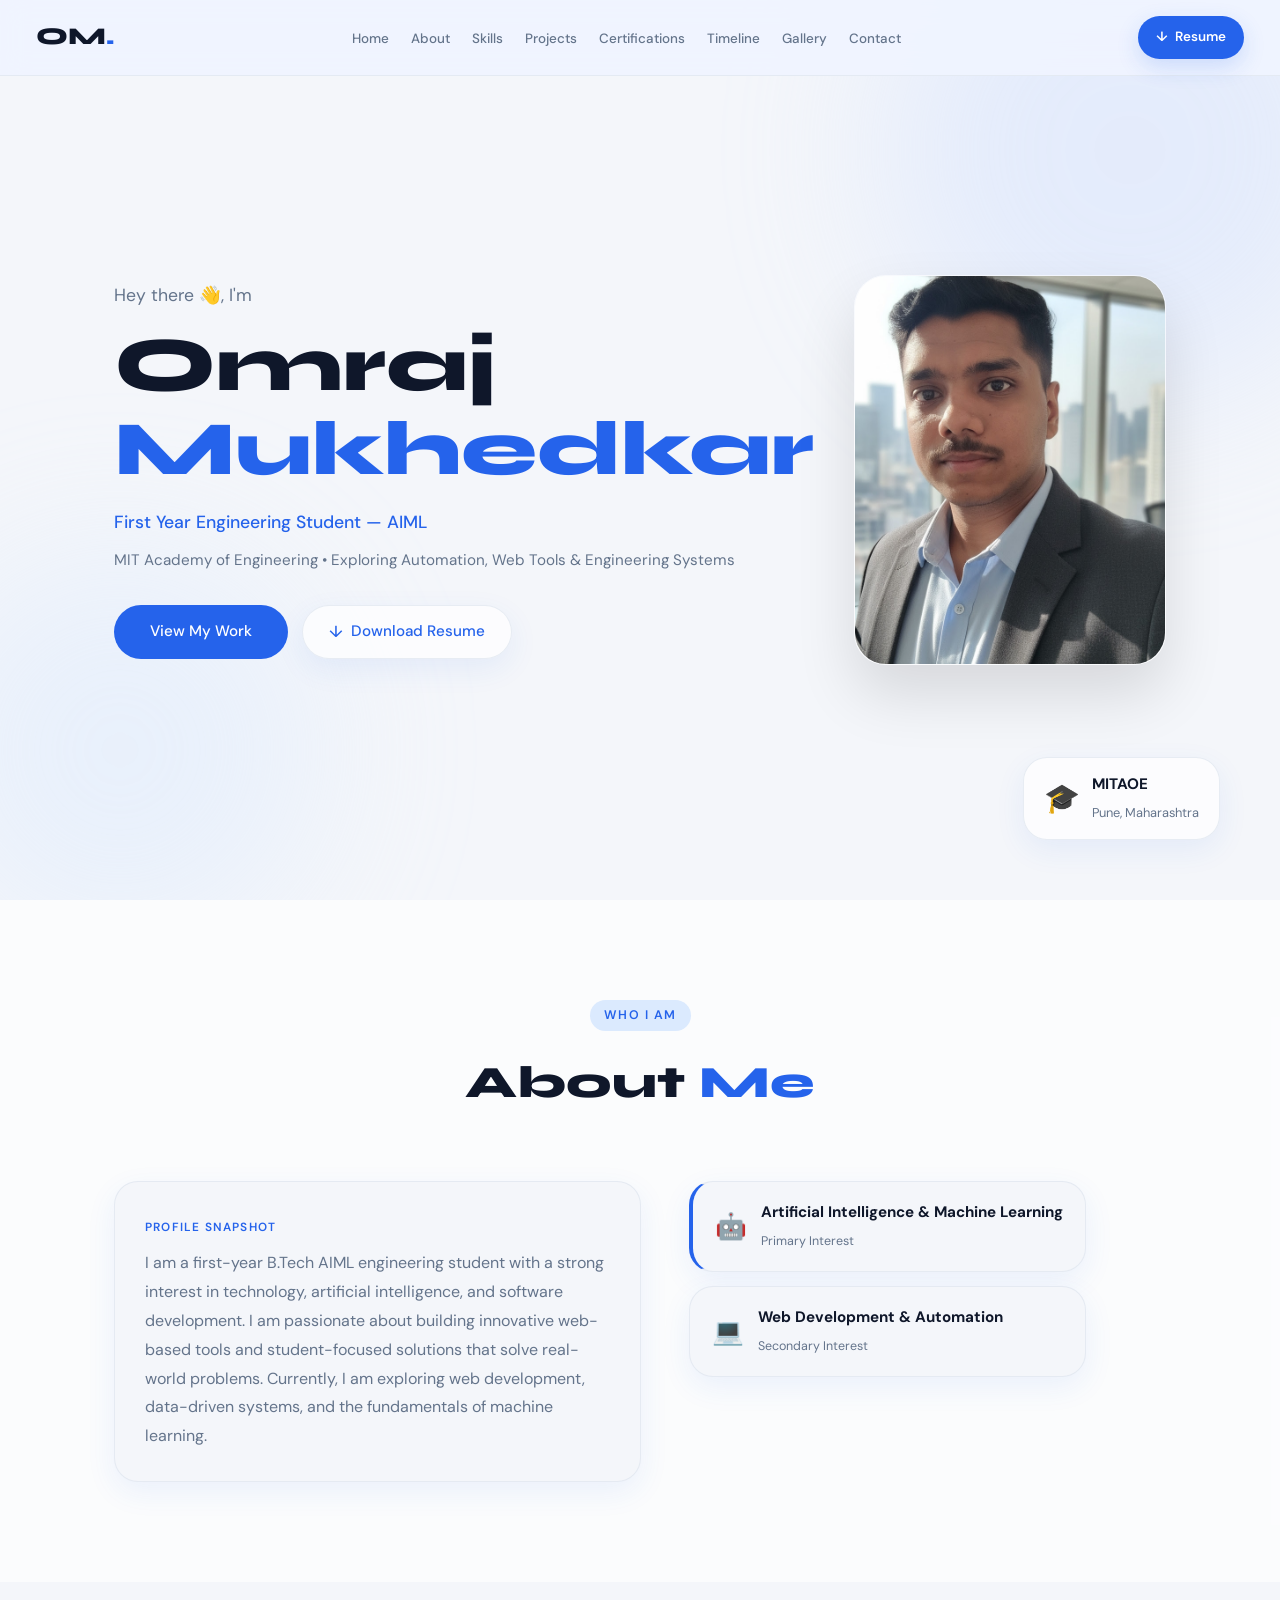
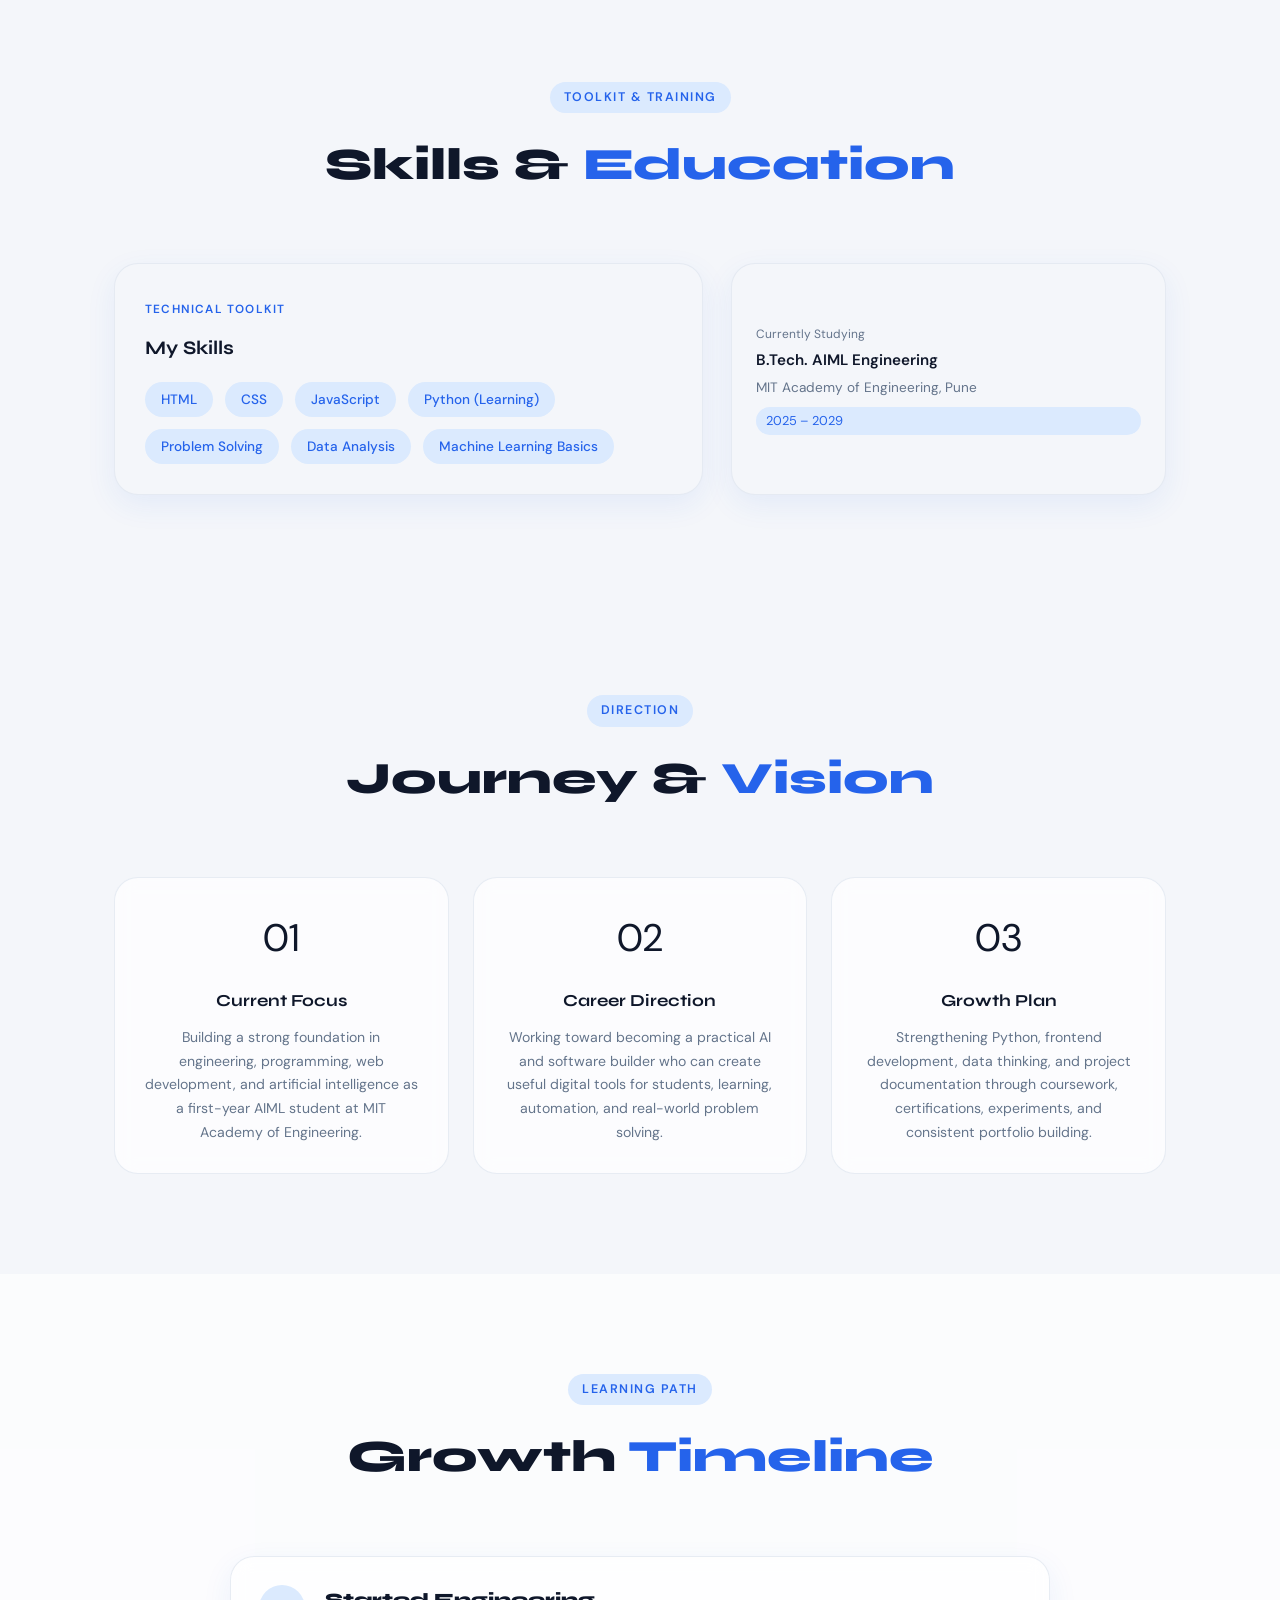
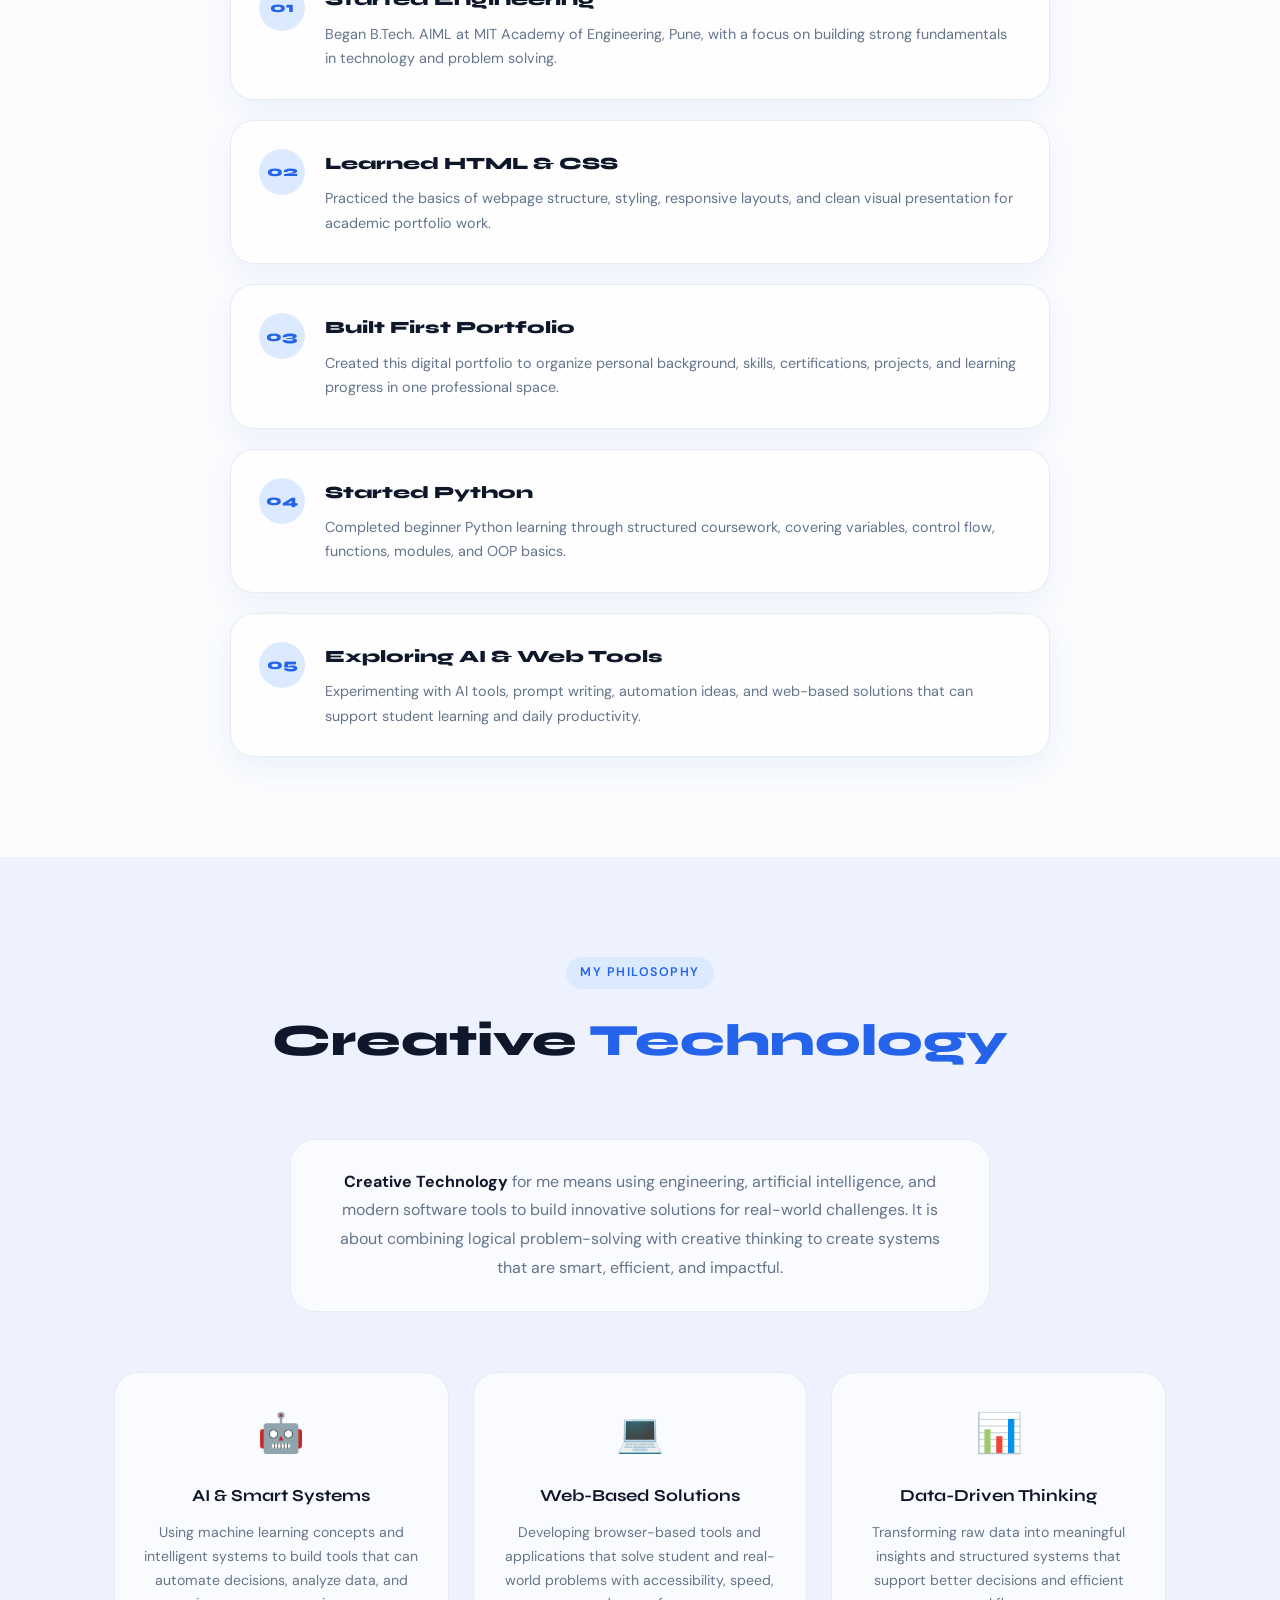
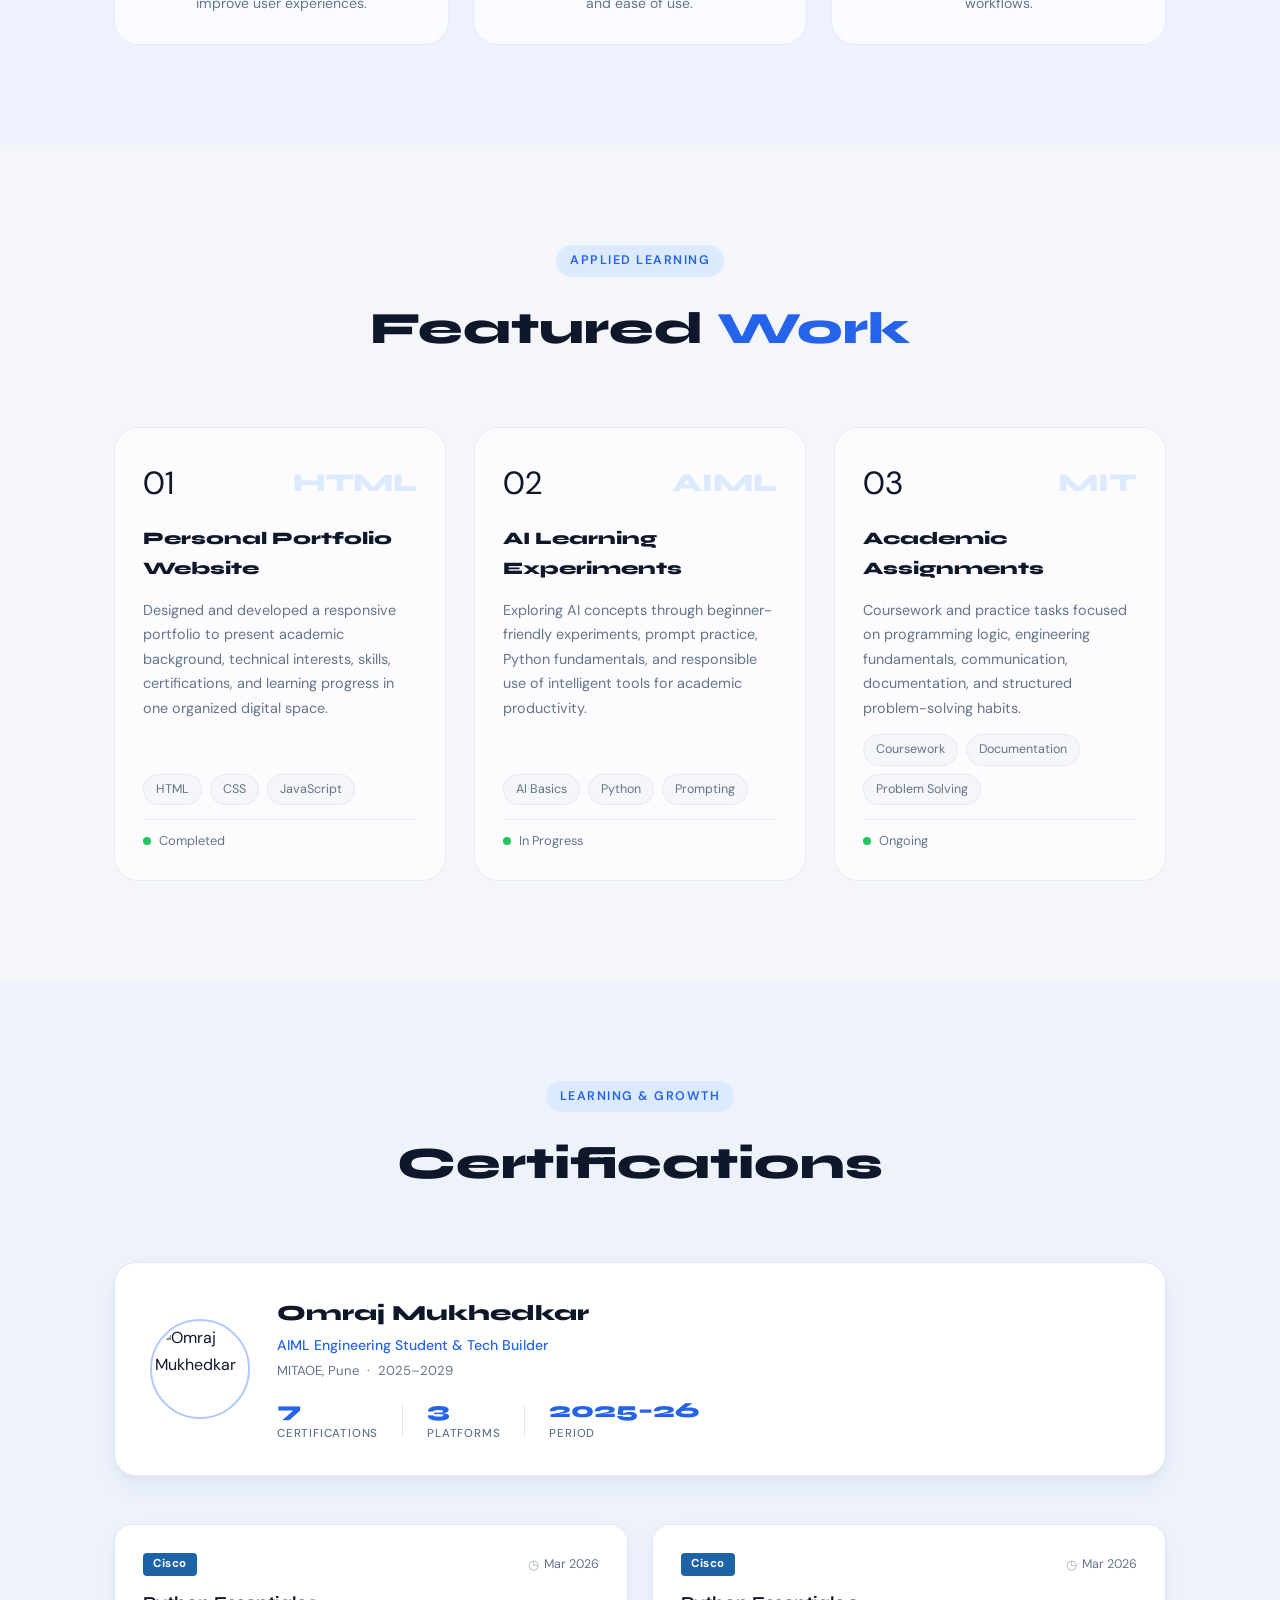
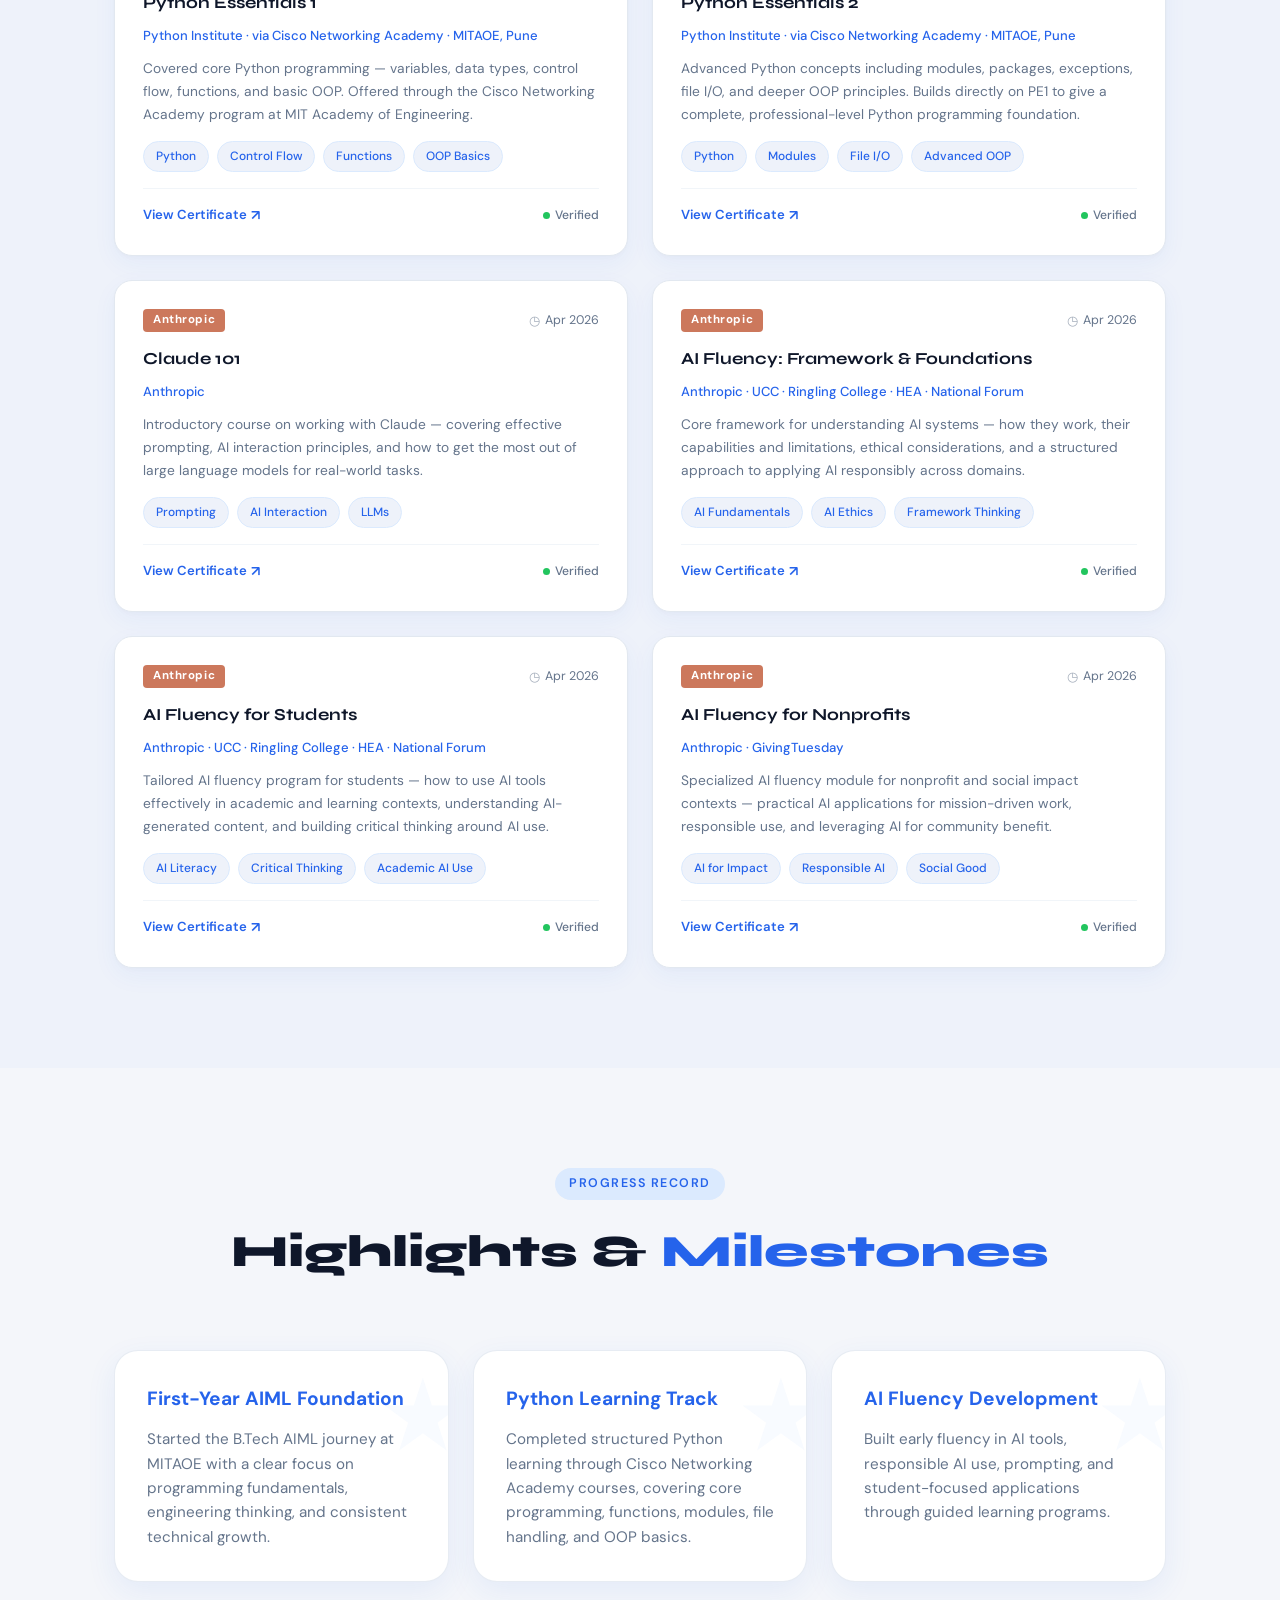
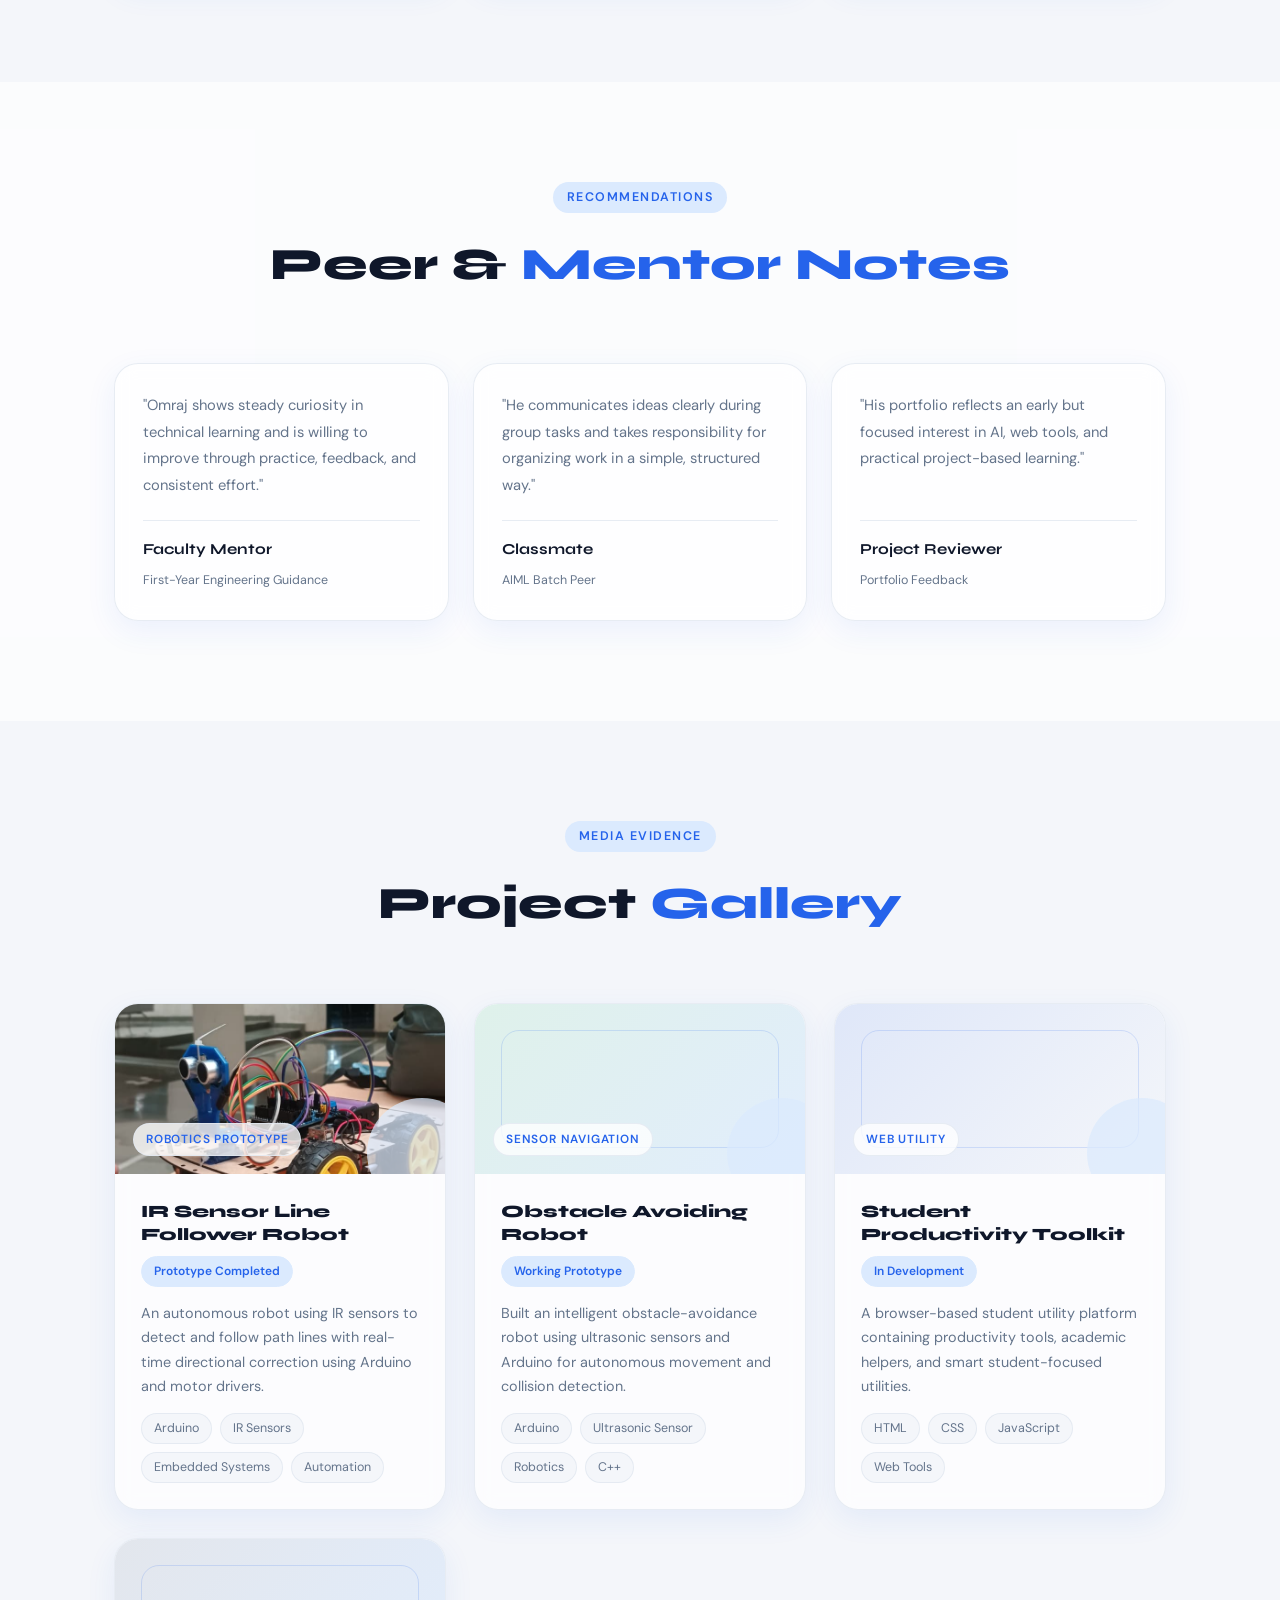
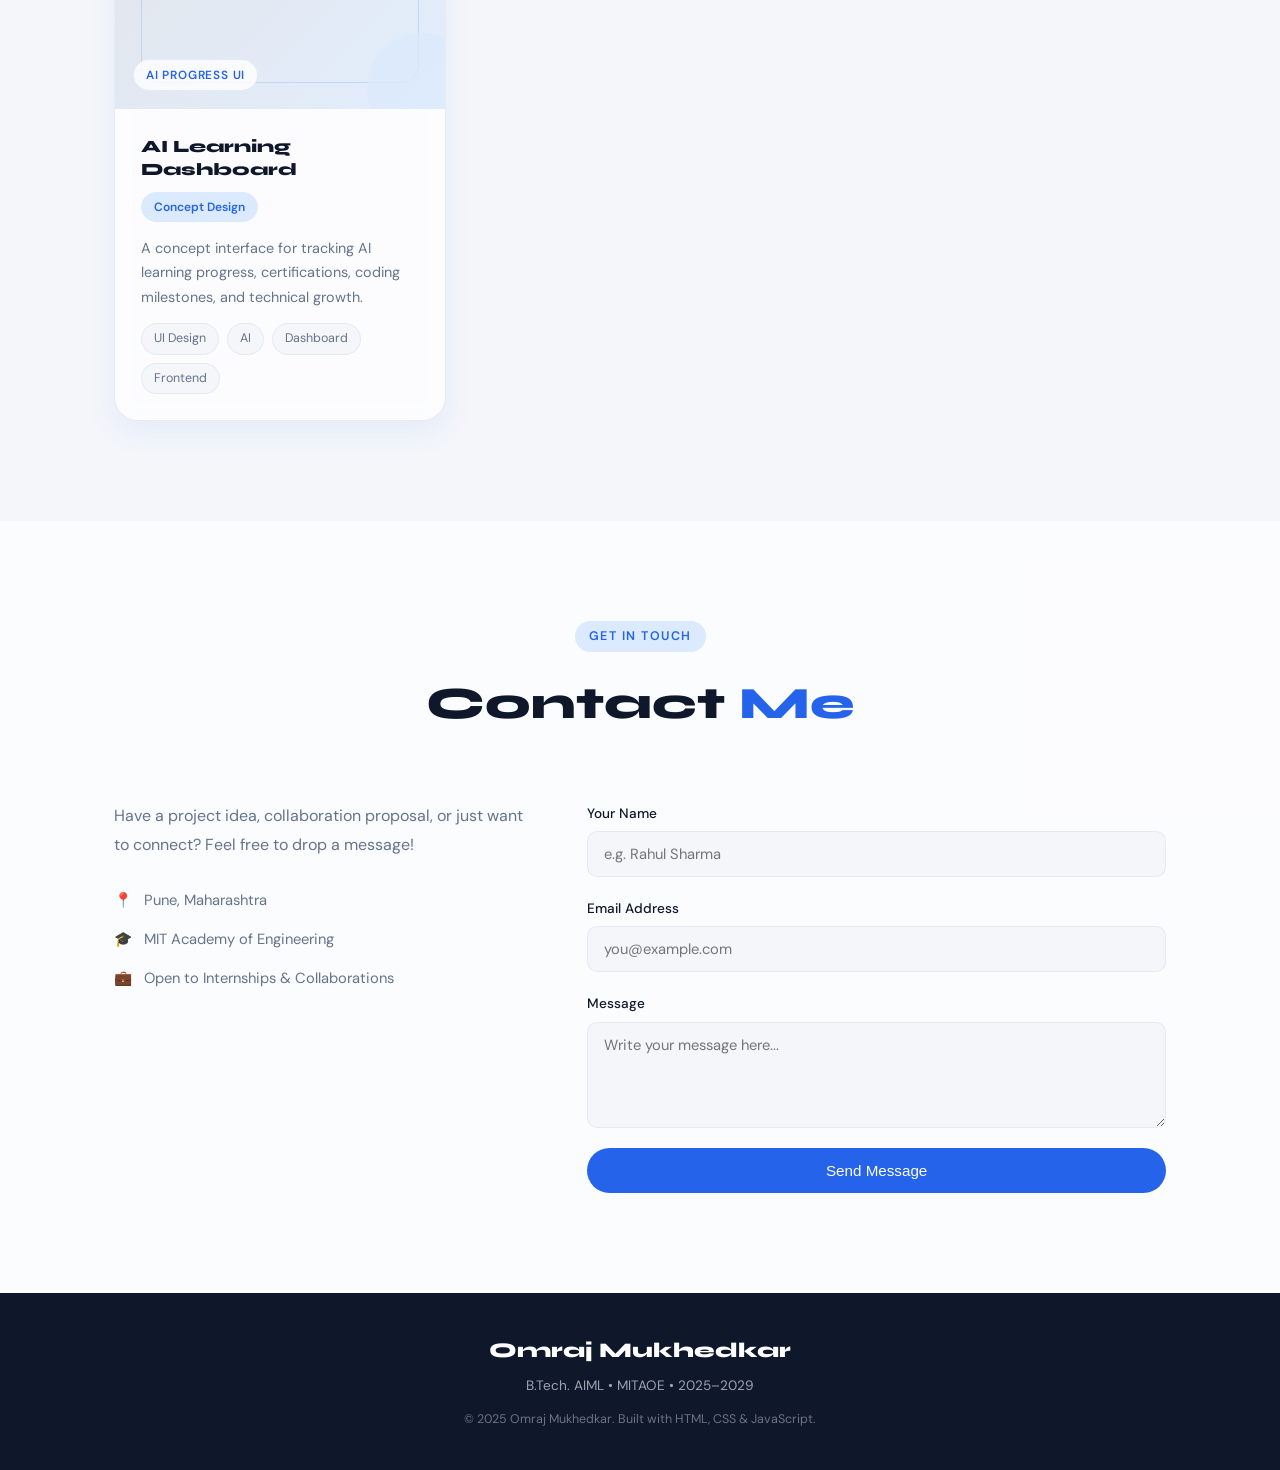
==== commit 4124e6a9: "Add files via upload" ====
--- a/index.html
+++ b/index.html
@@ -1,487 +1,932 @@
-<!DOCTYPE html>
-<html lang="en">
-<head>
-  <meta charset="UTF-8" />
-  <!-- Makes website responsive on all screen sizes -->
-  <meta name="viewport" content="width=device-width, initial-scale=1.0" />
-  <title>Omraj Mukhedkar | Portfolio</title>
-
-  <!-- Link to our external CSS file -->
-  <link rel="stylesheet" href="style.css" />
-
-  <!-- Google Fonts: Syne for headings, DM Sans for body text -->
-  <link rel="preconnect" href="https://fonts.googleapis.com" />
-  <link rel="preconnect" href="https://fonts.gstatic.com" crossorigin />
-  <link href="https://fonts.googleapis.com/css2?family=Syne:wght@600;800&family=DM+Sans:wght@300;400;500&display=swap" rel="stylesheet" />
-</head>
-<body>
-
-  <!-- ===================== NAVBAR ===================== -->
-  <!-- Fixed top navigation bar with smooth scroll links -->
+<!DOCTYPE html>
+<html lang="en">
+<head>
+  <meta charset="UTF-8" />
+  <!-- Makes website responsive on all screen sizes -->
+  <meta name="viewport" content="width=device-width, initial-scale=1.0" />
+  <title>Omraj Mukhedkar | Portfolio</title>
+
+  <!-- Link to our external CSS file -->
+  <link rel="stylesheet" href="style.css" />
+
+  <!-- Google Fonts: Syne for headings, DM Sans for body text -->
+  <link rel="preconnect" href="https://fonts.googleapis.com" />
+  <link rel="preconnect" href="https://fonts.gstatic.com" crossorigin />
+  <link href="https://fonts.googleapis.com/css2?family=Syne:wght@600;800&family=DM+Sans:wght@300;400;500&display=swap" rel="stylesheet" />
+</head>
+<body>
+
+  <!-- ===================== NAVBAR ===================== -->
+  <!-- Fixed top navigation bar with smooth scroll links -->
   <nav class="navbar" id="navbar">
     <div class="nav-logo">OM<span class="dot">.</span></div>
     <ul class="nav-links">
       <li><a href="#home">Home</a></li>
       <li><a href="#about">About</a></li>
+      <li><a href="#skills-education">Skills</a></li>
       <li><a href="#projects">Projects</a></li>
-      <li><a href="#creative-tech">Creative Tech</a></li>
+      <li><a href="#certifications">Certifications</a></li>
+      <li><a href="#growth-timeline">Timeline</a></li>
+      <li><a href="#project-gallery">Gallery</a></li>
       <li><a href="#contact">Contact</a></li>
     </ul>
+    <a href="resume.pdf" class="nav-resume-btn" download>
+      <span aria-hidden="true">&darr;</span>
+      Resume
+    </a>
     <!-- Hamburger icon for mobile view -->
-    <button class="hamburger" id="hamburger" aria-label="Toggle menu">
+    <button class="hamburger" id="hamburger" aria-label="Toggle menu" aria-expanded="false">
       <span></span><span></span><span></span>
     </button>
   </nav>
-
-  <!-- Mobile navigation menu (hidden by default) -->
+
+  <!-- Mobile navigation menu (hidden by default) -->
   <div class="mobile-menu" id="mobileMenu">
     <a href="#home" class="mobile-link">Home</a>
     <a href="#about" class="mobile-link">About</a>
+    <a href="#skills-education" class="mobile-link">Skills</a>
     <a href="#projects" class="mobile-link">Projects</a>
-    <a href="#creative-tech" class="mobile-link">Creative Tech</a>
+    <a href="#certifications" class="mobile-link">Certifications</a>
+    <a href="#growth-timeline" class="mobile-link">Timeline</a>
+    <a href="#project-gallery" class="mobile-link">Gallery</a>
     <a href="#contact" class="mobile-link">Contact</a>
+    <a href="resume.pdf" class="mobile-resume-btn" download>
+      <span aria-hidden="true">&darr;</span>
+      Resume
+    </a>
   </div>
+
+
+  <!-- ===================== HERO SECTION ===================== -->
+  <!-- First thing visitors see — name, title, and a call-to-action -->
+  <section class="hero" id="home">
+    <!-- Background decorative blobs (pure CSS shapes) -->
+    <div class="blob blob-1"></div>
+    <div class="blob blob-2"></div>
+
+    <div class="hero-container container">
+      <div class="hero-content">
+        <p class="hero-greeting">Hey there 👋, I'm</p>
+        <h1 class="hero-name">Omraj<br /><span class="accent">Mukhedkar</span></h1>
+        <p class="hero-title">First Year Engineering Student &mdash; AIML</p>
+        <p class="hero-subtitle">
+          MIT Academy of Engineering &bull; Exploring Automation, Web Tools &amp; Engineering Systems
+        </p>
+        <!-- CTA buttons -->
+        <div class="hero-actions">
+          <a href="#projects" class="btn-primary">View My Work</a>
+          <a href="resume.pdf" class="btn-secondary" download>
+            <span class="download-icon" aria-hidden="true">&darr;</span>
+            Download Resume
+          </a>
+        </div>
+      </div>
+
+      <!-- New Hero Image Side -->
+      <div class="hero-image-side fade-in">
+        <div class="hero-portrait-card">
+          <img src="student_portrait.jpeg" alt="Omraj Mukhedkar Portrait">
+        </div>
+      </div>
+    </div>
+
+    <!-- Floating badge: college info -->
+    <div class="hero-badge">
+      <span class="badge-icon">🎓</span>
+      <div>
+        <strong>MITAOE</strong>
+        <small>Pune, Maharashtra</small>
+      </div>
+    </div>
+  </section>
+
+
+<!-- ===================== ABOUT SECTION ===================== -->
+<section class="about section" id="about">
+  <div class="container">
+
+    <!-- Section title -->
+    <div class="section-header fade-in">
+      <span class="section-tag">Who I Am</span>
+      <h2>About <span class="accent">Me</span></h2>
+    </div>
+
+    <div class="about-grid">
+
+      <!-- Left: Text content -->
+      <div class="about-text fade-in">
+        <div class="about-intro-card">
+          <span class="about-card-label">Profile Snapshot</span>
+          <p>
+            I am a first-year B.Tech AIML engineering student with a strong
+            interest in technology, artificial intelligence, and software
+            development. I am passionate about building innovative web-based
+            tools and student-focused solutions that solve real-world problems.
+            Currently, I am exploring web development, data-driven systems,
+            and the fundamentals of machine learning.
+          </p>
+        </div>
+
+      </div>
+
+      <!-- Right: Fields of interest -->
+      <div class="about-interests fade-in">
+        <!-- Fields of Interest -->
+        <div class="interest-cards">
+          <div class="interest-card primary-interest">
+            <span class="interest-icon">🤖</span>
+            <div>
+              <strong>Artificial Intelligence & Machine Learning</strong>
+              <small>Primary Interest</small>
+            </div>
+          </div>
+
+          <div class="interest-card secondary-interest">
+            <span class="interest-icon">💻</span>
+            <div>
+              <strong>Web Development & Automation</strong>
+              <small>Secondary Interest</small>
+            </div>
+          </div>
+        </div>
+      </div>
+
+
+    </div>
+  </div>
+</section>
+
+
+<!-- ===================== SKILLS & EDUCATION SECTION ===================== -->
+<section class="skills-education section" id="skills-education">
+  <div class="container">
+
+    <div class="section-header fade-in">
+      <span class="section-tag">Toolkit &amp; Training</span>
+      <h2>Skills &amp; <span class="accent">Education</span></h2>
+    </div>
+
+    <div class="skills-education-grid">
+
+      <div class="skills-panel fade-in">
+        <div class="skills-box">
+          <span class="about-card-label">Technical Toolkit</span>
+          <h3>My Skills</h3>
+
+          <div class="skills-grid">
+            <span class="skill-tag">HTML</span>
+            <span class="skill-tag">CSS</span>
+            <span class="skill-tag">JavaScript</span>
+            <span class="skill-tag">Python (Learning)</span>
+            <span class="skill-tag">Problem Solving</span>
+            <span class="skill-tag">Data Analysis</span>
+            <span class="skill-tag">Machine Learning Basics</span>
+          </div>
+        </div>
+      </div>
+
+      <div class="education-panel-wrap fade-in">
+        <div class="edu-card education-panel">
+          <p class="edu-label">Currently Studying</p>
+          <p class="edu-course">B.Tech. AIML Engineering</p>
+          <p class="edu-college">MIT Academy of Engineering, Pune</p>
+          <span class="edu-year">2025 – 2029</span>
+        </div>
+      </div>
+
+    </div>
+  </div>
+</section>
+<!-- ===================== JOURNEY & VISION SECTION ===================== -->
+<section class="journey-vision section" id="journey-vision">
+  <div class="container">
+
+    <div class="section-header fade-in">
+      <span class="section-tag">Direction</span>
+      <h2>Journey &amp; <span class="accent">Vision</span></h2>
+    </div>
+
+    <div class="ct-grid">
+
+      <div class="ct-card fade-in">
+        <span class="ct-icon">01</span>
+        <h4>Current Focus</h4>
+        <p>
+          Building a strong foundation in engineering, programming, web
+          development, and artificial intelligence as a first-year AIML student
+          at MIT Academy of Engineering.
+        </p>
+      </div>
+
+      <div class="ct-card fade-in">
+        <span class="ct-icon">02</span>
+        <h4>Career Direction</h4>
+        <p>
+          Working toward becoming a practical AI and software builder who can
+          create useful digital tools for students, learning, automation, and
+          real-world problem solving.
+        </p>
+      </div>
+
+      <div class="ct-card fade-in">
+        <span class="ct-icon">03</span>
+        <h4>Growth Plan</h4>
+        <p>
+          Strengthening Python, frontend development, data thinking, and project
+          documentation through coursework, certifications, experiments, and
+          consistent portfolio building.
+        </p>
+      </div>
+
+    </div>
+  </div>
+</section>
+
+
+<!-- ===================== GROWTH TIMELINE SECTION ===================== -->
+<section class="growth-timeline section" id="growth-timeline">
+  <div class="container">
+
+    <div class="section-header fade-in">
+      <span class="section-tag">Learning Path</span>
+      <h2>Growth <span class="accent">Timeline</span></h2>
+    </div>
+
+    <div class="timeline-list">
+
+      <article class="timeline-card fade-in">
+        <span class="timeline-step">01</span>
+        <div>
+          <h3>Started Engineering</h3>
+          <p>
+            Began B.Tech. AIML at MIT Academy of Engineering, Pune, with a
+            focus on building strong fundamentals in technology and problem
+            solving.
+          </p>
+        </div>
+      </article>
+
+      <article class="timeline-card fade-in">
+        <span class="timeline-step">02</span>
+        <div>
+          <h3>Learned HTML &amp; CSS</h3>
+          <p>
+            Practiced the basics of webpage structure, styling, responsive
+            layouts, and clean visual presentation for academic portfolio work.
+          </p>
+        </div>
+      </article>
+
+      <article class="timeline-card fade-in">
+        <span class="timeline-step">03</span>
+        <div>
+          <h3>Built First Portfolio</h3>
+          <p>
+            Created this digital portfolio to organize personal background,
+            skills, certifications, projects, and learning progress in one
+            professional space.
+          </p>
+        </div>
+      </article>
+
+      <article class="timeline-card fade-in">
+        <span class="timeline-step">04</span>
+        <div>
+          <h3>Started Python</h3>
+          <p>
+            Completed beginner Python learning through structured coursework,
+            covering variables, control flow, functions, modules, and OOP
+            basics.
+          </p>
+        </div>
+      </article>
+
+      <article class="timeline-card fade-in">
+        <span class="timeline-step">05</span>
+        <div>
+          <h3>Exploring AI &amp; Web Tools</h3>
+          <p>
+            Experimenting with AI tools, prompt writing, automation ideas, and
+            web-based solutions that can support student learning and daily
+            productivity.
+          </p>
+        </div>
+      </article>
+
+    </div>
+  </div>
+</section>
+
+
+ 
+
+<!-- ===================== CREATIVE TECHNOLOGY SECTION ===================== -->
+<section class="creative-tech section" id="creative-tech">
+  <div class="container">
+
+    <div class="section-header fade-in">
+      <span class="section-tag">My Philosophy</span>
+      <h2>Creative <span class="accent">Technology</span></h2>
+    </div>
+
+    <!-- Definition box -->
+    <div class="ct-definition fade-in">
+      <p>
+        <strong>Creative Technology</strong> for me means using engineering,
+        artificial intelligence, and modern software tools to build innovative
+        solutions for real-world challenges. It is about combining logical
+        problem-solving with creative thinking to create systems that are
+        smart, efficient, and impactful.
+      </p>
+    </div>
+
+    <!-- Three pillars / connection cards -->
+    <div class="ct-grid">
+
+      <div class="ct-card fade-in">
+        <span class="ct-icon">🤖</span>
+        <h4>AI & Smart Systems</h4>
+        <p>
+          Using machine learning concepts and intelligent systems to build
+          tools that can automate decisions, analyze data, and improve user
+          experiences.
+        </p>
+      </div>
+
+      <div class="ct-card fade-in">
+        <span class="ct-icon">💻</span>
+        <h4>Web-Based Solutions</h4>
+        <p>
+          Developing browser-based tools and applications that solve student
+          and real-world problems with accessibility, speed, and ease of use.
+        </p>
+      </div>
+
+      <div class="ct-card fade-in">
+        <span class="ct-icon">📊</span>
+        <h4>Data-Driven Thinking</h4>
+        <p>
+          Transforming raw data into meaningful insights and structured systems
+          that support better decisions and efficient workflows.
+        </p>
+      </div>
+
+    </div>
+
+  </div>
+</section>
+
+
+<!-- ===================== FEATURED WORK SECTION ===================== -->
+<section class="projects section" id="projects">
+  <div class="container">
+
+    <div class="section-header fade-in">
+      <span class="section-tag">Applied Learning</span>
+      <h2>Featured <span class="accent">Work</span></h2>
+    </div>
+
+    <div class="projects-grid">
+
+      <div class="project-card fade-in">
+        <div class="card-top">
+          <span class="card-icon">01</span>
+          <span class="card-number">HTML</span>
+        </div>
+        <h3>Personal Portfolio Website</h3>
+        <p>
+          Designed and developed a responsive portfolio to present academic
+          background, technical interests, skills, certifications, and learning
+          progress in one organized digital space.
+        </p>
+        <div class="card-tags">
+          <span>HTML</span>
+          <span>CSS</span>
+          <span>JavaScript</span>
+        </div>
+        <div class="card-footer">
+          <span class="status-dot"></span>
+          <span>Completed</span>
+        </div>
+      </div>
+
+      <div class="project-card fade-in">
+        <div class="card-top">
+          <span class="card-icon">02</span>
+          <span class="card-number">AIML</span>
+        </div>
+        <h3>AI Learning Experiments</h3>
+        <p>
+          Exploring AI concepts through beginner-friendly experiments, prompt
+          practice, Python fundamentals, and responsible use of intelligent
+          tools for academic productivity.
+        </p>
+        <div class="card-tags">
+          <span>AI Basics</span>
+          <span>Python</span>
+          <span>Prompting</span>
+        </div>
+        <div class="card-footer">
+          <span class="status-dot"></span>
+          <span>In Progress</span>
+        </div>
+      </div>
+
+      <div class="project-card fade-in">
+        <div class="card-top">
+          <span class="card-icon">03</span>
+          <span class="card-number">MIT</span>
+        </div>
+        <h3>Academic Assignments</h3>
+        <p>
+          Coursework and practice tasks focused on programming logic,
+          engineering fundamentals, communication, documentation, and structured
+          problem-solving habits.
+        </p>
+        <div class="card-tags">
+          <span>Coursework</span>
+          <span>Documentation</span>
+          <span>Problem Solving</span>
+        </div>
+        <div class="card-footer">
+          <span class="status-dot"></span>
+          <span>Ongoing</span>
+        </div>
+      </div>
+
+    </div>
+  </div>
+</section>
+
+  <!-- ============================================================
+       CERTIFICATIONS SECTION
+       Profile image + certification cards with course info
+  ============================================================ -->
+  <section class="section certifications" id="certifications">
+    <div class="container">
+
+      <div class="section-header fade-up">
+        <span class="section-tag">Learning & Growth</span>
+        <h2 class="section-title">Certifications</h2>
+      </div>
+
+      <!-- Profile image block -->
+      <div class="cert-profile fade-up">
+        <div class="cert-profile-img-wrap">
+          <img
+            src="https://ui-avatars.com/api/?name=Omraj+Mukhedkar&background=1c2330&color=e6a817&size=200&font-size=0.35&bold=true"
+            alt="Omraj Mukhedkar"
+            class="cert-profile-img"
+          />
+          <div class="cert-profile-ring"></div>
+        </div>
+        <div class="cert-profile-info">
+          <h3 class="cert-profile-name">Omraj Mukhedkar</h3>
+          <p class="cert-profile-role">AIML Engineering Student &amp; Tech Builder</p>
+          <p class="cert-profile-inst">MITAOE, Pune &nbsp;·&nbsp; 2025–2029</p>
+          <div class="cert-profile-stats">
+            <div class="cert-stat">
+              <span class="cert-stat-num">7</span>
+              <span class="cert-stat-label">Certifications</span>
+            </div>
+            <div class="cert-stat-divider"></div>
+            <div class="cert-stat">
+              <span class="cert-stat-num">3</span>
+              <span class="cert-stat-label">Platforms</span>
+            </div>
+            <div class="cert-stat-divider"></div>
+            <div class="cert-stat">
+              <span class="cert-stat-num">2025–26</span>
+              <span class="cert-stat-label">Period</span>
+            </div>
+          </div>
+        </div>
+      </div>
+
+      <!-- Certification cards grid -->
+      <div class="cert-grid">
+
+        <!-- Card 1 
+        <div class="cert-card fade-up">
+          <div class="cert-card-header">
+            <div class="cert-platform-badge" style="background:#054ada;color:#fff;font-weight:700;padding:4px 10px;border-radius:4px;font-size:0.72rem;letter-spacing:0.05em;">IBM</div>
+            <div class="cert-date"><span class="cert-date-icon">◷</span><span>Mar 2026</span></div>
+          </div>
+          <h3 class="cert-title">Career Management Essentials</h3>
+          <p class="cert-issuer">IBM SkillsBuild</p>
+          <p class="cert-desc">Completed IBM's professional development program covering career planning, personal branding, resume building, and professional communication — focused on achieving excellence in a technical career.</p>
+          <div class="cert-skills">
+            <span class="cert-skill-tag">Career Planning</span>
+            <span class="cert-skill-tag">Personal Branding</span>
+            <span class="cert-skill-tag">Professional Skills</span>
+          </div>
+          <div class="cert-card-footer">
+            <a href="https://www.credly.com/badges/f3e85a7b-5ac2-40ce-b01c-be0b1c1a3731" class="cert-link" target="_blank" rel="noopener">View Certificate <span class="cert-link-arrow">↗</span></a>
+            <div class="cert-verified"><span class="cert-verified-dot"></span>Verified</div>
+          </div>
+        </div>-->
+
+        <!-- Card 7 -->
+        <div class="cert-card fade-up">
+          <div class="cert-card-header">
+            <div class="cert-platform-badge" style="background:#1d63a8;color:#fff;font-weight:700;padding:4px 10px;border-radius:4px;font-size:0.72rem;letter-spacing:0.05em;">Cisco</div>
+            <div class="cert-date"><span class="cert-date-icon">◷</span><span>Mar 2026</span></div>
+          </div>
+          <h3 class="cert-title">Python Essentials 1</h3>
+          <p class="cert-issuer">Python Institute · via Cisco Networking Academy · MITAOE, Pune</p>
+          <p class="cert-desc">Covered core Python programming — variables, data types, control flow, functions, and basic OOP. Offered through the Cisco Networking Academy program at MIT Academy of Engineering.</p>
+          <div class="cert-skills">
+            <span class="cert-skill-tag">Python</span>
+            <span class="cert-skill-tag">Control Flow</span>
+            <span class="cert-skill-tag">Functions</span>
+            <span class="cert-skill-tag">OOP Basics</span>
+          </div>
+          <div class="cert-card-footer">
+            <a href="https://drive.google.com/file/d/1AZtDO0LFE5-MbFzdQ50YJ0h0PyZIOqzN/view" class="cert-link" target="_blank" rel="noopener">View Certificate <span class="cert-link-arrow">↗</span></a>
+            <div class="cert-verified"><span class="cert-verified-dot"></span>Verified</div>
+          </div>
+        </div>
+
+        <!-- Card 8 -->
+        <div class="cert-card fade-up">
+          <div class="cert-card-header">
+            <div class="cert-platform-badge" style="background:#1d63a8;color:#fff;font-weight:700;padding:4px 10px;border-radius:4px;font-size:0.72rem;letter-spacing:0.05em;">Cisco</div>
+            <div class="cert-date"><span class="cert-date-icon">◷</span><span>Mar 2026</span></div>
+          </div>
+          <h3 class="cert-title">Python Essentials 2</h3>
+          <p class="cert-issuer">Python Institute · via Cisco Networking Academy · MITAOE, Pune</p>
+          <p class="cert-desc">Advanced Python concepts including modules, packages, exceptions, file I/O, and deeper OOP principles. Builds directly on PE1 to give a complete, professional-level Python programming foundation.</p>
+          <div class="cert-skills">
+            <span class="cert-skill-tag">Python</span>
+            <span class="cert-skill-tag">Modules</span>
+            <span class="cert-skill-tag">File I/O</span>
+            <span class="cert-skill-tag">Advanced OOP</span>
+          </div>
+          <div class="cert-card-footer">
+            <a href="https://drive.google.com/file/d/1r7I_hhk6zLl8wyldsp9_38LnCMU6p4gp/view" class="cert-link" target="_blank" rel="noopener">View Certificate <span class="cert-link-arrow">↗</span></a>
+            <div class="cert-verified"><span class="cert-verified-dot"></span>Verified</div>
+          </div>
+        </div>
+
+        <!-- Card 9 -->
+        <div class="cert-card fade-up">
+          <div class="cert-card-header">
+            <div class="cert-platform-badge" style="background:#cc785c;color:#fff;font-weight:700;padding:4px 10px;border-radius:4px;font-size:0.72rem;letter-spacing:0.05em;">Anthropic</div>
+            <div class="cert-date"><span class="cert-date-icon">◷</span><span>Apr 2026</span></div>
+          </div>
+          <h3 class="cert-title">Claude 101</h3>
+          <p class="cert-issuer">Anthropic</p>
+          <p class="cert-desc">Introductory course on working with Claude — covering effective prompting, AI interaction principles, and how to get the most out of large language models for real-world tasks.</p>
+          <div class="cert-skills">
+            <span class="cert-skill-tag">Prompting</span>
+            <span class="cert-skill-tag">AI Interaction</span>
+            <span class="cert-skill-tag">LLMs</span>
+          </div>
+          <div class="cert-card-footer">
+            <a href="https://drive.google.com/file/d/18FUiQjIyBEgIE2ZgYAW9JdNJa5qvdaFs/view?usp=drivesdk" class="cert-link" target="_blank" rel="noopener">View Certificate <span class="cert-link-arrow">↗</span></a>
+            <div class="cert-verified"><span class="cert-verified-dot"></span>Verified</div>
+          </div>
+        </div>
+
+        <!-- Card 10 -->
+        <div class="cert-card fade-up">
+          <div class="cert-card-header">
+            <div class="cert-platform-badge" style="background:#cc785c;color:#fff;font-weight:700;padding:4px 10px;border-radius:4px;font-size:0.72rem;letter-spacing:0.05em;">Anthropic</div>
+            <div class="cert-date"><span class="cert-date-icon">◷</span><span>Apr 2026</span></div>
+          </div>
+          <h3 class="cert-title">AI Fluency: Framework &amp; Foundations</h3>
+          <p class="cert-issuer">Anthropic · UCC · Ringling College · HEA · National Forum</p>
+          <p class="cert-desc">Core framework for understanding AI systems — how they work, their capabilities and limitations, ethical considerations, and a structured approach to applying AI responsibly across domains.</p>
+          <div class="cert-skills">
+            <span class="cert-skill-tag">AI Fundamentals</span>
+            <span class="cert-skill-tag">AI Ethics</span>
+            <span class="cert-skill-tag">Framework Thinking</span>
+          </div>
+          <div class="cert-card-footer">
+            <a href="https://drive.google.com/file/d/1Ian-zxW-XYxPmzMwcnOvtRtblxLz800r/view" class="cert-link" target="_blank" rel="noopener">View Certificate <span class="cert-link-arrow">↗</span></a>
+            <div class="cert-verified"><span class="cert-verified-dot"></span>Verified</div>
+          </div>
+        </div>
+
+        <!-- Card 11 -->
+        <div class="cert-card fade-up">
+          <div class="cert-card-header">
+            <div class="cert-platform-badge" style="background:#cc785c;color:#fff;font-weight:700;padding:4px 10px;border-radius:4px;font-size:0.72rem;letter-spacing:0.05em;">Anthropic</div>
+            <div class="cert-date"><span class="cert-date-icon">◷</span><span>Apr 2026</span></div>
+          </div>
+          <h3 class="cert-title">AI Fluency for Students</h3>
+          <p class="cert-issuer">Anthropic · UCC · Ringling College · HEA · National Forum</p>
+          <p class="cert-desc">Tailored AI fluency program for students — how to use AI tools effectively in academic and learning contexts, understanding AI-generated content, and building critical thinking around AI use.</p>
+          <div class="cert-skills">
+            <span class="cert-skill-tag">AI Literacy</span>
+            <span class="cert-skill-tag">Critical Thinking</span>
+            <span class="cert-skill-tag">Academic AI Use</span>
+          </div>
+          <div class="cert-card-footer">
+            <a href="https://drive.google.com/file/d/1ski8BVogSx5nqDA-hD5udHGruJyrjq0q/view?usp=drivesdk" class="cert-link" target="_blank" rel="noopener">View Certificate <span class="cert-link-arrow">↗</span></a>
+            <div class="cert-verified"><span class="cert-verified-dot"></span>Verified</div>
+          </div>
+        </div>
+
+        <!-- Card 12 -->
+        <div class="cert-card fade-up">
+          <div class="cert-card-header">
+            <div class="cert-platform-badge" style="background:#cc785c;color:#fff;font-weight:700;padding:4px 10px;border-radius:4px;font-size:0.72rem;letter-spacing:0.05em;">Anthropic</div>
+            <div class="cert-date"><span class="cert-date-icon">◷</span><span>Apr 2026</span></div>
+          </div>
+          <h3 class="cert-title">AI Fluency for Nonprofits</h3>
+          <p class="cert-issuer">Anthropic · GivingTuesday</p>
+          <p class="cert-desc">Specialized AI fluency module for nonprofit and social impact contexts — practical AI applications for mission-driven work, responsible use, and leveraging AI for community benefit.</p>
+          <div class="cert-skills">
+            <span class="cert-skill-tag">AI for Impact</span>
+            <span class="cert-skill-tag">Responsible AI</span>
+            <span class="cert-skill-tag">Social Good</span>
+          </div>
+          <div class="cert-card-footer">
+            <a href="https://drive.google.com/file/d/1ski8BVogSx5nqDA-hD5udHGruJyrjq0q/view?usp=drivesdk" class="cert-link" target="_blank" rel="noopener">View Certificate <span class="cert-link-arrow">↗</span></a>
+            <div class="cert-verified"><span class="cert-verified-dot"></span>Verified</div>
+          </div>
+        </div>
+
+      </div><!-- /cert-grid -->
+    </div>
+  </section>
+
+
+  <!-- ===================== HIGHLIGHTS & MILESTONES SECTION ===================== -->
+  <section class="highlights section" id="highlights">
+    <div class="container">
+
+      <div class="section-header fade-in">
+        <span class="section-tag">Progress Record</span>
+        <h2>Highlights &amp; <span class="accent">Milestones</span></h2>
+      </div>
+
+      <div class="facts-grid">
+        <div class="fact-card fade-in">
+          <h3>First-Year AIML Foundation</h3>
+          <p>
+            Started the B.Tech AIML journey at MITAOE with a clear focus on
+            programming fundamentals, engineering thinking, and consistent
+            technical growth.
+          </p>
+        </div>
+
+        <div class="fact-card fade-in">
+          <h3>Python Learning Track</h3>
+          <p>
+            Completed structured Python learning through Cisco Networking
+            Academy courses, covering core programming, functions, modules,
+            file handling, and OOP basics.
+          </p>
+        </div>
+
+        <div class="fact-card fade-in">
+          <h3>AI Fluency Development</h3>
+          <p>
+            Built early fluency in AI tools, responsible AI use, prompting, and
+            student-focused applications through guided learning programs.
+          </p>
+        </div>
+      </div>
+
+    </div>
+  </section>
+
+
+  <!-- ===================== PEER & MENTOR NOTES SECTION ===================== -->
+  <section class="peer-notes section" id="peer-notes">
+    <div class="container">
+
+      <div class="section-header fade-in">
+        <span class="section-tag">Recommendations</span>
+        <h2>Peer &amp; <span class="accent">Mentor Notes</span></h2>
+      </div>
+
+      <div class="notes-grid">
+        <article class="note-card fade-in">
+          <p>
+            "Omraj shows steady curiosity in technical learning and is willing
+            to improve through practice, feedback, and consistent effort."
+          </p>
+          <div class="note-author">
+            <strong>Faculty Mentor</strong>
+            <span>First-Year Engineering Guidance</span>
+          </div>
+        </article>
+
+        <article class="note-card fade-in">
+          <p>
+            "He communicates ideas clearly during group tasks and takes
+            responsibility for organizing work in a simple, structured way."
+          </p>
+          <div class="note-author">
+            <strong>Classmate</strong>
+            <span>AIML Batch Peer</span>
+          </div>
+        </article>
+
+        <article class="note-card fade-in">
+          <p>
+            "His portfolio reflects an early but focused interest in AI, web
+            tools, and practical project-based learning."
+          </p>
+          <div class="note-author">
+            <strong>Project Reviewer</strong>
+            <span>Portfolio Feedback</span>
+          </div>
+        </article>
+      </div>
+
+    </div>
+  </section>
+
+
+  <!-- ===================== PROJECT GALLERY SECTION ===================== -->
+  <section class="project-gallery section" id="project-gallery">
+    <div class="container">
+
+      <div class="section-header fade-in">
+        <span class="section-tag">Media Evidence</span>
+        <h2>Project <span class="accent">Gallery</span></h2>
+      </div>
+
+      <div class="project-gallery-grid">
 
-
-  <!-- ===================== HERO SECTION ===================== -->
-  <!-- First thing visitors see — name, title, and a call-to-action -->
-  <section class="hero" id="home">
-    <!-- Background decorative blobs (pure CSS shapes) -->
-    <div class="blob blob-1"></div>
-    <div class="blob blob-2"></div>
-
-    <div class="hero-container container">
-      <div class="hero-content">
-        <p class="hero-greeting">Hey there 👋, I'm</p>
-        <h1 class="hero-name">Omraj<br /><span class="accent">Mukhedkar</span></h1>
-        <p class="hero-title">First Year Engineering Student &mdash; AIML</p>
-        <p class="hero-subtitle">
-          MIT Academy of Engineering &bull; Exploring Automation, Web Tools &amp; Engineering Systems
-        </p>
-        <!-- CTA button scrolls to projects section -->
-        <a href="#projects" class="btn-primary">View My Work</a>
-      </div>
-
-      <!-- New Hero Image Side -->
-      <div class="hero-image-side fade-in">
-        <div class="hero-portrait-card">
-          <img src="student_portrait.jpeg" alt="Omraj Mukhedkar Portrait">
-        </div>
-      </div>
-    </div>
-
-    <!-- Floating badge: college info -->
-    <div class="hero-badge">
-      <span class="badge-icon">🎓</span>
-      <div>
-        <strong>MITAOE</strong>
-        <small>Pune, Maharashtra</small>
-      </div>
-    </div>
-  </section>
-
-
-<!-- ===================== ABOUT SECTION ===================== -->
-<section class="about section" id="about">
-  <div class="container">
-
-    <!-- Section title -->
-    <div class="section-header fade-in">
-      <span class="section-tag">Who I Am</span>
-      <h2>About <span class="accent">Me</span></h2>
-    </div>
-
-    <div class="about-grid">
-
-      <!-- Left: Text content -->
-      <div class="about-text fade-in">
-        <p>
-          I am a first-year B.Tech AIML engineering student with a strong
-          interest in technology, artificial intelligence, and software
-          development. I am passionate about building innovative web-based
-          tools and student-focused solutions that solve real-world problems.
-          Currently, I am exploring web development, data-driven systems,
-          and the fundamentals of machine learning.
-        </p>
-
-        <!-- Fields of Interest -->
-        <div class="interest-cards">
-          <div class="interest-card primary-interest">
-            <span class="interest-icon">🤖</span>
-            <div>
-              <strong>Artificial Intelligence & Machine Learning</strong>
-              <small>Primary Interest</small>
+        <article class="gallery-project-card fade-in">
+          <div class="gallery-preview robotics-preview">
+            <img src="robot.png" alt="IR Sensor Line Follower Robot" class="gallery-preview-img">
+            <span class="preview-label">Robotics Prototype</span>
+          </div>
+          <div class="gallery-project-content">
+            <div class="gallery-card-header">
+              <h3>IR Sensor Line Follower Robot</h3>
+              <span class="project-status">Prototype Completed</span>
+            </div>
+            <p>
+              An autonomous robot using IR sensors to detect and follow path
+              lines with real-time directional correction using Arduino and
+              motor drivers.
+            </p>
+            <div class="card-tags">
+              <span>Arduino</span>
+              <span>IR Sensors</span>
+              <span>Embedded Systems</span>
+              <span>Automation</span>
             </div>
           </div>
+        </article>
 
-          <div class="interest-card secondary-interest">
-            <span class="interest-icon">💻</span>
-            <div>
-              <strong>Web Development & Automation</strong>
-              <small>Secondary Interest</small>
+        <article class="gallery-project-card fade-in">
+          <div class="gallery-preview obstacle-preview">
+            <span class="preview-label">Sensor Navigation</span>
+          </div>
+          <div class="gallery-project-content">
+            <div class="gallery-card-header">
+              <h3>Obstacle Avoiding Robot</h3>
+              <span class="project-status">Working Prototype</span>
+            </div>
+            <p>
+              Built an intelligent obstacle-avoidance robot using ultrasonic
+              sensors and Arduino for autonomous movement and collision
+              detection.
+            </p>
+            <div class="card-tags">
+              <span>Arduino</span>
+              <span>Ultrasonic Sensor</span>
+              <span>Robotics</span>
+              <span>C++</span>
             </div>
           </div>
-        </div>
-      </div>
+        </article>
 
-      <!-- Right: Skills -->
-      <div class="skills-box fade-in">
-        <h3>My Skills</h3>
+        <article class="gallery-project-card fade-in">
+          <div class="gallery-preview webtools-preview">
+            <span class="preview-label">Web Utility</span>
+          </div>
+          <div class="gallery-project-content">
+            <div class="gallery-card-header">
+              <h3>Student Productivity Toolkit</h3>
+              <span class="project-status">In Development</span>
+            </div>
+            <p>
+              A browser-based student utility platform containing productivity
+              tools, academic helpers, and smart student-focused utilities.
+            </p>
+            <div class="card-tags">
+              <span>HTML</span>
+              <span>CSS</span>
+              <span>JavaScript</span>
+              <span>Web Tools</span>
+            </div>
+          </div>
+        </article>
 
-        <div class="skills-grid">
-          <span class="skill-tag">HTML</span>
-          <span class="skill-tag">CSS</span>
-          <span class="skill-tag">JavaScript</span>
-          <span class="skill-tag">Python (Learning)</span>
-          <span class="skill-tag">Problem Solving</span>
-          <span class="skill-tag">Data Analysis</span>
-          <span class="skill-tag">Machine Learning Basics</span>
-        </div>
+        <article class="gallery-project-card fade-in">
+          <div class="gallery-preview dashboard-preview">
+            <span class="preview-label">AI Progress UI</span>
+          </div>
+          <div class="gallery-project-content">
+            <div class="gallery-card-header">
+              <h3>AI Learning Dashboard</h3>
+              <span class="project-status">Concept Design</span>
+            </div>
+            <p>
+              A concept interface for tracking AI learning progress,
+              certifications, coding milestones, and technical growth.
+            </p>
+            <div class="card-tags">
+              <span>UI Design</span>
+              <span>AI</span>
+              <span>Dashboard</span>
+              <span>Frontend</span>
+            </div>
+          </div>
+        </article>
 
-        <!-- Education card inside skills box -->
-        <div class="edu-card">
-          <p class="edu-label">Currently Studying</p>
-          <p class="edu-course">B.Tech. AIML Engineering</p>
-          <p class="edu-college">MIT Academy of Engineering, Pune</p>
-          <span class="edu-year">2025 – 2029</span>
-        </div>
       </div>
 
     </div>
-  </div>
-</section>
-
-
- 
-
-<!-- ===================== CREATIVE TECHNOLOGY SECTION ===================== -->
-<section class="creative-tech section" id="creative-tech">
-  <div class="container">
-
-    <div class="section-header fade-in">
-      <span class="section-tag">My Philosophy</span>
-      <h2>Creative <span class="accent">Technology</span></h2>
-    </div>
-
-    <!-- Definition box -->
-    <div class="ct-definition fade-in">
-      <p>
-        <strong>Creative Technology</strong> for me means using engineering,
-        artificial intelligence, and modern software tools to build innovative
-        solutions for real-world challenges. It is about combining logical
-        problem-solving with creative thinking to create systems that are
-        smart, efficient, and impactful.
-      </p>
-    </div>
-
-    <!-- Three pillars / connection cards -->
-    <div class="ct-grid">
-
-      <div class="ct-card fade-in">
-        <span class="ct-icon">🤖</span>
-        <h4>AI & Smart Systems</h4>
-        <p>
-          Using machine learning concepts and intelligent systems to build
-          tools that can automate decisions, analyze data, and improve user
-          experiences.
-        </p>
-      </div>
-
-      <div class="ct-card fade-in">
-        <span class="ct-icon">💻</span>
-        <h4>Web-Based Solutions</h4>
-        <p>
-          Developing browser-based tools and applications that solve student
-          and real-world problems with accessibility, speed, and ease of use.
-        </p>
-      </div>
-
-      <div class="ct-card fade-in">
-        <span class="ct-icon">📊</span>
-        <h4>Data-Driven Thinking</h4>
-        <p>
-          Transforming raw data into meaningful insights and structured systems
-          that support better decisions and efficient workflows.
-        </p>
-      </div>
-
-    </div>
-
-  </div>
-</section>
-
-  <!-- ============================================================
-       CERTIFICATIONS SECTION
-       Profile image + certification cards with course info
-  ============================================================ -->
-  <section class="section certifications" id="certifications">
-    <div class="container">
-
-      <div class="section-header fade-up">
-        <span class="section-tag">Learning & Growth</span>
-        <h2 class="section-title">Certifications</h2>
-      </div>
-
-      <!-- Profile image block -->
-      <div class="cert-profile fade-up">
-        <div class="cert-profile-img-wrap">
-          <img
-            src="https://ui-avatars.com/api/?name=Omraj+Mukhedkar&background=1c2330&color=e6a817&size=200&font-size=0.35&bold=true"
-            alt="Omraj Mukhedkar"
-            class="cert-profile-img"
-          />
-          <div class="cert-profile-ring"></div>
-        </div>
-        <div class="cert-profile-info">
-          <h3 class="cert-profile-name">Omraj Mukhedkar</h3>
-          <p class="cert-profile-role">AIML Engineering Student &amp; Tech Builder</p>
-          <p class="cert-profile-inst">MITAOE, Pune &nbsp;·&nbsp; 2025–2029</p>
-          <div class="cert-profile-stats">
-            <div class="cert-stat">
-              <span class="cert-stat-num">7</span>
-              <span class="cert-stat-label">Certifications</span>
-            </div>
-            <div class="cert-stat-divider"></div>
-            <div class="cert-stat">
-              <span class="cert-stat-num">3</span>
-              <span class="cert-stat-label">Platforms</span>
-            </div>
-            <div class="cert-stat-divider"></div>
-            <div class="cert-stat">
-              <span class="cert-stat-num">2025–26</span>
-              <span class="cert-stat-label">Period</span>
-            </div>
-          </div>
-        </div>
-      </div>
-
-      <!-- Certification cards grid -->
-      <div class="cert-grid">
-
-        <!-- Card 1 
-        <div class="cert-card fade-up">
-          <div class="cert-card-header">
-            <div class="cert-platform-badge" style="background:#054ada;color:#fff;font-weight:700;padding:4px 10px;border-radius:4px;font-size:0.72rem;letter-spacing:0.05em;">IBM</div>
-            <div class="cert-date"><span class="cert-date-icon">◷</span><span>Mar 2026</span></div>
-          </div>
-          <h3 class="cert-title">Career Management Essentials</h3>
-          <p class="cert-issuer">IBM SkillsBuild</p>
-          <p class="cert-desc">Completed IBM's professional development program covering career planning, personal branding, resume building, and professional communication — focused on achieving excellence in a technical career.</p>
-          <div class="cert-skills">
-            <span class="cert-skill-tag">Career Planning</span>
-            <span class="cert-skill-tag">Personal Branding</span>
-            <span class="cert-skill-tag">Professional Skills</span>
-          </div>
-          <div class="cert-card-footer">
-            <a href="https://www.credly.com/badges/f3e85a7b-5ac2-40ce-b01c-be0b1c1a3731" class="cert-link" target="_blank" rel="noopener">View Certificate <span class="cert-link-arrow">↗</span></a>
-            <div class="cert-verified"><span class="cert-verified-dot"></span>Verified</div>
-          </div>
-        </div>-->
-
-        <!-- Card 7 -->
-        <div class="cert-card fade-up">
-          <div class="cert-card-header">
-            <div class="cert-platform-badge" style="background:#1d63a8;color:#fff;font-weight:700;padding:4px 10px;border-radius:4px;font-size:0.72rem;letter-spacing:0.05em;">Cisco</div>
-            <div class="cert-date"><span class="cert-date-icon">◷</span><span>Mar 2026</span></div>
-          </div>
-          <h3 class="cert-title">Python Essentials 1</h3>
-          <p class="cert-issuer">Python Institute · via Cisco Networking Academy · MITAOE, Pune</p>
-          <p class="cert-desc">Covered core Python programming — variables, data types, control flow, functions, and basic OOP. Offered through the Cisco Networking Academy program at MIT Academy of Engineering.</p>
-          <div class="cert-skills">
-            <span class="cert-skill-tag">Python</span>
-            <span class="cert-skill-tag">Control Flow</span>
-            <span class="cert-skill-tag">Functions</span>
-            <span class="cert-skill-tag">OOP Basics</span>
-          </div>
-          <div class="cert-card-footer">
-            <a href="https://drive.google.com/file/d/1AZtDO0LFE5-MbFzdQ50YJ0h0PyZIOqzN/view" class="cert-link" target="_blank" rel="noopener">View Certificate <span class="cert-link-arrow">↗</span></a>
-            <div class="cert-verified"><span class="cert-verified-dot"></span>Verified</div>
-          </div>
-        </div>
-
-        <!-- Card 8 -->
-        <div class="cert-card fade-up">
-          <div class="cert-card-header">
-            <div class="cert-platform-badge" style="background:#1d63a8;color:#fff;font-weight:700;padding:4px 10px;border-radius:4px;font-size:0.72rem;letter-spacing:0.05em;">Cisco</div>
-            <div class="cert-date"><span class="cert-date-icon">◷</span><span>Mar 2026</span></div>
-          </div>
-          <h3 class="cert-title">Python Essentials 2</h3>
-          <p class="cert-issuer">Python Institute · via Cisco Networking Academy · MITAOE, Pune</p>
-          <p class="cert-desc">Advanced Python concepts including modules, packages, exceptions, file I/O, and deeper OOP principles. Builds directly on PE1 to give a complete, professional-level Python programming foundation.</p>
-          <div class="cert-skills">
-            <span class="cert-skill-tag">Python</span>
-            <span class="cert-skill-tag">Modules</span>
-            <span class="cert-skill-tag">File I/O</span>
-            <span class="cert-skill-tag">Advanced OOP</span>
-          </div>
-          <div class="cert-card-footer">
-            <a href="https://drive.google.com/file/d/1r7I_hhk6zLl8wyldsp9_38LnCMU6p4gp/view" class="cert-link" target="_blank" rel="noopener">View Certificate <span class="cert-link-arrow">↗</span></a>
-            <div class="cert-verified"><span class="cert-verified-dot"></span>Verified</div>
-          </div>
-        </div>
-
-        <!-- Card 9 -->
-        <div class="cert-card fade-up">
-          <div class="cert-card-header">
-            <div class="cert-platform-badge" style="background:#cc785c;color:#fff;font-weight:700;padding:4px 10px;border-radius:4px;font-size:0.72rem;letter-spacing:0.05em;">Anthropic</div>
-            <div class="cert-date"><span class="cert-date-icon">◷</span><span>Apr 2026</span></div>
-          </div>
-          <h3 class="cert-title">Claude 101</h3>
-          <p class="cert-issuer">Anthropic</p>
-          <p class="cert-desc">Introductory course on working with Claude — covering effective prompting, AI interaction principles, and how to get the most out of large language models for real-world tasks.</p>
-          <div class="cert-skills">
-            <span class="cert-skill-tag">Prompting</span>
-            <span class="cert-skill-tag">AI Interaction</span>
-            <span class="cert-skill-tag">LLMs</span>
-          </div>
-          <div class="cert-card-footer">
-            <a href="https://drive.google.com/file/d/18FUiQjIyBEgIE2ZgYAW9JdNJa5qvdaFs/view?usp=drivesdk" class="cert-link" target="_blank" rel="noopener">View Certificate <span class="cert-link-arrow">↗</span></a>
-            <div class="cert-verified"><span class="cert-verified-dot"></span>Verified</div>
-          </div>
-        </div>
-
-        <!-- Card 10 -->
-        <div class="cert-card fade-up">
-          <div class="cert-card-header">
-            <div class="cert-platform-badge" style="background:#cc785c;color:#fff;font-weight:700;padding:4px 10px;border-radius:4px;font-size:0.72rem;letter-spacing:0.05em;">Anthropic</div>
-            <div class="cert-date"><span class="cert-date-icon">◷</span><span>Apr 2026</span></div>
-          </div>
-          <h3 class="cert-title">AI Fluency: Framework &amp; Foundations</h3>
-          <p class="cert-issuer">Anthropic · UCC · Ringling College · HEA · National Forum</p>
-          <p class="cert-desc">Core framework for understanding AI systems — how they work, their capabilities and limitations, ethical considerations, and a structured approach to applying AI responsibly across domains.</p>
-          <div class="cert-skills">
-            <span class="cert-skill-tag">AI Fundamentals</span>
-            <span class="cert-skill-tag">AI Ethics</span>
-            <span class="cert-skill-tag">Framework Thinking</span>
-          </div>
-          <div class="cert-card-footer">
-            <a href="https://drive.google.com/file/d/1Ian-zxW-XYxPmzMwcnOvtRtblxLz800r/view" class="cert-link" target="_blank" rel="noopener">View Certificate <span class="cert-link-arrow">↗</span></a>
-            <div class="cert-verified"><span class="cert-verified-dot"></span>Verified</div>
-          </div>
-        </div>
-
-        <!-- Card 11 -->
-        <div class="cert-card fade-up">
-          <div class="cert-card-header">
-            <div class="cert-platform-badge" style="background:#cc785c;color:#fff;font-weight:700;padding:4px 10px;border-radius:4px;font-size:0.72rem;letter-spacing:0.05em;">Anthropic</div>
-            <div class="cert-date"><span class="cert-date-icon">◷</span><span>Apr 2026</span></div>
-          </div>
-          <h3 class="cert-title">AI Fluency for Students</h3>
-          <p class="cert-issuer">Anthropic · UCC · Ringling College · HEA · National Forum</p>
-          <p class="cert-desc">Tailored AI fluency program for students — how to use AI tools effectively in academic and learning contexts, understanding AI-generated content, and building critical thinking around AI use.</p>
-          <div class="cert-skills">
-            <span class="cert-skill-tag">AI Literacy</span>
-            <span class="cert-skill-tag">Critical Thinking</span>
-            <span class="cert-skill-tag">Academic AI Use</span>
-          </div>
-          <div class="cert-card-footer">
-            <a href="https://drive.google.com/file/d/1ski8BVogSx5nqDA-hD5udHGruJyrjq0q/view?usp=drivesdk" class="cert-link" target="_blank" rel="noopener">View Certificate <span class="cert-link-arrow">↗</span></a>
-            <div class="cert-verified"><span class="cert-verified-dot"></span>Verified</div>
-          </div>
-        </div>
-
-        <!-- Card 12 -->
-        <div class="cert-card fade-up">
-          <div class="cert-card-header">
-            <div class="cert-platform-badge" style="background:#cc785c;color:#fff;font-weight:700;padding:4px 10px;border-radius:4px;font-size:0.72rem;letter-spacing:0.05em;">Anthropic</div>
-            <div class="cert-date"><span class="cert-date-icon">◷</span><span>Apr 2026</span></div>
-          </div>
-          <h3 class="cert-title">AI Fluency for Nonprofits</h3>
-          <p class="cert-issuer">Anthropic · GivingTuesday</p>
-          <p class="cert-desc">Specialized AI fluency module for nonprofit and social impact contexts — practical AI applications for mission-driven work, responsible use, and leveraging AI for community benefit.</p>
-          <div class="cert-skills">
-            <span class="cert-skill-tag">AI for Impact</span>
-            <span class="cert-skill-tag">Responsible AI</span>
-            <span class="cert-skill-tag">Social Good</span>
-          </div>
-          <div class="cert-card-footer">
-            <a href="https://drive.google.com/file/d/1ski8BVogSx5nqDA-hD5udHGruJyrjq0q/view?usp=drivesdk" class="cert-link" target="_blank" rel="noopener">View Certificate <span class="cert-link-arrow">↗</span></a>
-            <div class="cert-verified"><span class="cert-verified-dot"></span>Verified</div>
-          </div>
-        </div>
-
-      </div><!-- /cert-grid -->
-    </div>
-  </section>
-
-
-  <!-- ===================== CONTACT SECTION ===================== -->
-  <!-- Simple form UI with basic validation (handled in script.js) -->
-  <section class="contact section" id="contact">
-    <div class="container">
-
-      <div class="section-header fade-in">
-        <span class="section-tag">Get In Touch</span>
-        <h2>Contact <span class="accent">Me</span></h2>
-      </div>
-
-      <div class="contact-wrapper fade-in">
-
-        <!-- Left: info -->
-        <div class="contact-info">
-          <p>Have a project idea, collaboration proposal, or just want to connect? Feel free to drop a message!</p>
-          <div class="contact-detail">
-            <span>📍</span> Pune, Maharashtra
-          </div>
-          <div class="contact-detail">
-            <span>🎓</span> MIT Academy of Engineering
-          </div>
-          <div class="contact-detail">
-            <span>💼</span> Open to Internships &amp; Collaborations
-          </div>
-        </div>
-
-        <!-- Right: contact form -->
-        <form class="contact-form" id="contactForm" novalidate>
-          <!-- novalidate: we handle validation ourselves in JS -->
-
-          <div class="form-group">
-            <label for="name">Your Name</label>
-            <input type="text" id="name" name="name" placeholder="e.g. Rahul Sharma" />
-            <!-- Error message shown by JS if field is empty -->
-            <span class="error-msg" id="nameError">Please enter your name.</span>
-          </div>
-
-          <div class="form-group">
-            <label for="email">Email Address</label>
-            <input type="email" id="email" name="email" placeholder="you@example.com" />
-            <span class="error-msg" id="emailError">Please enter a valid email.</span>
-          </div>
-
-          <div class="form-group">
-            <label for="message">Message</label>
-            <textarea id="message" name="message" rows="4" placeholder="Write your message here..."></textarea>
-            <span class="error-msg" id="messageError">Please write a message.</span>
-          </div>
-
-          <!-- Submit button; JS handles the click -->
-          <button type="submit" class="btn-primary" id="submitBtn">Send Message</button>
-
-          <!-- Success message (hidden until form is valid) -->
-          <div class="form-success" id="formSuccess">
-            ✅ Message sent! I'll get back to you soon.
-          </div>
-        </form>
-
-      </div><!-- end .contact-wrapper -->
-    </div>
-  </section>
-
-
-
-
-  <!-- ===================== FOOTER ===================== -->
-  <footer class="footer">
-    <div class="container">
-      <p class="footer-name">Omraj Mukhedkar</p>
-      <p class="footer-sub">B.Tech. AIML &bull; MITAOE &bull; 2025–2029</p>
-      <p class="footer-copy">&copy; 2025 Omraj Mukhedkar. Built with HTML, CSS &amp; JavaScript.</p>
-    </div>
-  </footer>
-
-
-  <!-- Link to our external JavaScript file (placed at end of body for performance) -->
-  <script src="script.js"></script>
-
-</body>
-</html>
+  </section>
+
+
+  <!-- ===================== CONTACT SECTION ===================== -->
+  <!-- Simple form UI with basic validation (handled in script.js) -->
+  <section class="contact section" id="contact">
+    <div class="container">
+
+      <div class="section-header fade-in">
+        <span class="section-tag">Get In Touch</span>
+        <h2>Contact <span class="accent">Me</span></h2>
+      </div>
+
+      <div class="contact-wrapper fade-in">
+
+        <!-- Left: info -->
+        <div class="contact-info">
+          <p>Have a project idea, collaboration proposal, or just want to connect? Feel free to drop a message!</p>
+          <div class="contact-detail">
+            <span>📍</span> Pune, Maharashtra
+          </div>
+          <div class="contact-detail">
+            <span>🎓</span> MIT Academy of Engineering
+          </div>
+          <div class="contact-detail">
+            <span>💼</span> Open to Internships &amp; Collaborations
+          </div>
+        </div>
+
+        <!-- Right: contact form -->
+        <form class="contact-form" id="contactForm" novalidate>
+          <!-- novalidate: we handle validation ourselves in JS -->
+
+          <div class="form-group">
+            <label for="name">Your Name</label>
+            <input type="text" id="name" name="name" placeholder="e.g. Rahul Sharma" />
+            <!-- Error message shown by JS if field is empty -->
+            <span class="error-msg" id="nameError">Please enter your name.</span>
+          </div>
+
+          <div class="form-group">
+            <label for="email">Email Address</label>
+            <input type="email" id="email" name="email" placeholder="you@example.com" />
+            <span class="error-msg" id="emailError">Please enter a valid email.</span>
+          </div>
+
+          <div class="form-group">
+            <label for="message">Message</label>
+            <textarea id="message" name="message" rows="4" placeholder="Write your message here..."></textarea>
+            <span class="error-msg" id="messageError">Please write a message.</span>
+          </div>
+
+          <!-- Submit button; JS handles the click -->
+          <button type="submit" class="btn-primary" id="submitBtn">Send Message</button>
+
+          <!-- Success message (hidden until form is valid) -->
+          <div class="form-success" id="formSuccess">
+            ✅ Message sent! I'll get back to you soon.
+          </div>
+        </form>
+
+      </div><!-- end .contact-wrapper -->
+    </div>
+  </section>
+
+
+
+
+  <!-- ===================== FOOTER ===================== -->
+  <footer class="footer">
+    <div class="container">
+      <p class="footer-name">Omraj Mukhedkar</p>
+      <p class="footer-sub">B.Tech. AIML &bull; MITAOE &bull; 2025–2029</p>
+      <p class="footer-copy">&copy; 2025 Omraj Mukhedkar. Built with HTML, CSS &amp; JavaScript.</p>
+    </div>
+  </footer>
+
+
+  <!-- Link to our external JavaScript file (placed at end of body for performance) -->
+  <script src="script.js"></script>
+
+</body>
+</html>
--- a/style.css
+++ b/style.css
@@ -72,16 +72,20 @@
   display: flex;
   align-items: center;
   justify-content: space-between;
-  padding: 18px 40px;
-  background: rgba(240, 244, 255, 0.88); /* Semi-transparent */
-  backdrop-filter: blur(12px);           /* Frosted glass effect */
+  gap: 24px;
+  padding: 16px 36px;
+  min-height: 70px;
+  background: rgba(240, 244, 255, 0.9); /* Semi-transparent */
+  backdrop-filter: blur(14px);           /* Frosted glass effect */
+  -webkit-backdrop-filter: blur(14px);
   border-bottom: 1px solid var(--border);
-  transition: box-shadow 0.3s;
+  transition: box-shadow 0.3s, background 0.3s, border-color 0.3s;
 }
 
 /* Shadow added by JS when user scrolls down */
 .navbar.scrolled {
-  box-shadow: 0 2px 20px rgba(0,0,0,0.08);
+  background: rgba(240, 244, 255, 0.94);
+  box-shadow: 0 8px 28px rgba(15, 23, 42, 0.08);
 }
 
 /* Logo text */
@@ -99,20 +103,49 @@
 .nav-links {
   list-style: none;
   display: flex;
-  gap: 36px;
+  align-items: center;
+  justify-content: center;
+  gap: 18px;
+  flex: 1;
+  min-width: 0;
 }
 
 .nav-links a {
   text-decoration: none;
   color: var(--text-muted);
-  font-size: 0.92rem;
+  font-size: 0.84rem;
   font-weight: 500;
+  line-height: 1;
+  white-space: nowrap;
+  padding: 8px 2px;
   transition: color 0.2s;
 }
 
 /* Hover: link turns accent blue */
 .nav-links a:hover {
   color: var(--accent);
+}
+
+.nav-resume-btn {
+  display: inline-flex;
+  align-items: center;
+  justify-content: center;
+  gap: 7px;
+  flex-shrink: 0;
+  text-decoration: none;
+  background: var(--accent);
+  color: #fff;
+  padding: 10px 18px;
+  border-radius: 50px;
+  font-size: 0.84rem;
+  font-weight: 600;
+  box-shadow: 0 8px 22px rgba(37, 99, 235, 0.18);
+  transition: transform 0.2s, box-shadow 0.2s;
+}
+
+.nav-resume-btn:hover {
+  transform: translateY(-2px);
+  box-shadow: 0 12px 28px rgba(37, 99, 235, 0.26);
 }
 
 /* Hamburger button (hidden on desktop, shown on mobile) */
@@ -123,7 +156,12 @@
   background: none;
   border: none;
   cursor: pointer;
-  padding: 4px;
+  padding: 8px;
+  border-radius: 10px;
+  transition: background 0.2s;
+}
+.hamburger:hover {
+  background: var(--accent-soft);
 }
 .hamburger span {
   display: block;
@@ -136,29 +174,65 @@
 
 /* Mobile menu (hidden by default) */
 .mobile-menu {
-  display: none;
+  display: flex;
   position: fixed;
-  top: 68px; left: 0; right: 0;
-  background: var(--surface);
+  top: 70px; left: 0; right: 0;
+  background: rgba(255, 255, 255, 0.92);
+  backdrop-filter: blur(14px);
+  -webkit-backdrop-filter: blur(14px);
   flex-direction: column;
-  padding: 16px 24px;
-  gap: 12px;
+  padding: 0 24px;
+  gap: 6px;
   z-index: 999;
   border-bottom: 1px solid var(--border);
   box-shadow: var(--shadow);
+  max-height: 0;
+  overflow: hidden;
+  opacity: 0;
+  pointer-events: none;
+  transform: translateY(-8px);
+  transition: max-height 0.32s ease, opacity 0.24s ease, transform 0.24s ease, padding 0.24s ease;
 }
 
 /* Show mobile menu when JS adds .open class */
 .mobile-menu.open {
-  display: flex;
+  max-height: calc(100vh - 70px);
+  overflow-y: auto;
+  opacity: 1;
+  pointer-events: auto;
+  transform: translateY(0);
+  padding: 18px 24px 22px;
 }
 
 .mobile-link {
   text-decoration: none;
   color: var(--text-main);
   font-weight: 500;
-  padding: 8px 0;
+  padding: 11px 0;
   border-bottom: 1px solid var(--border);
+  font-size: 0.95rem;
+  transition: color 0.2s, padding-left 0.2s;
+}
+
+.mobile-link:hover {
+  color: var(--accent);
+  padding-left: 4px;
+}
+
+.mobile-resume-btn {
+  display: inline-flex;
+  align-items: center;
+  justify-content: center;
+  gap: 8px;
+  text-decoration: none;
+  background: var(--accent);
+  color: #fff;
+  padding: 12px 18px;
+  border-radius: 50px;
+  font-weight: 600;
+  font-size: 0.94rem;
+  margin-top: 10px;
+  box-shadow: 0 8px 22px rgba(37, 99, 235, 0.18);
 }
 
 
@@ -249,6 +323,41 @@
   box-shadow: 0 8px 24px rgba(58, 91, 255, 0.3);
 }
 
+.hero-actions {
+  display: flex;
+  align-items: center;
+  flex-wrap: wrap;
+  gap: 14px;
+}
+
+.btn-secondary {
+  display: inline-flex;
+  align-items: center;
+  gap: 8px;
+  text-decoration: none;
+  background: var(--surface);
+  color: var(--accent);
+  padding: 13px 26px;
+  border-radius: 50px;
+  font-weight: 500;
+  font-size: 0.95rem;
+  border: 1px solid var(--border);
+  box-shadow: var(--shadow);
+  cursor: pointer;
+  transition: transform 0.2s, box-shadow 0.2s, border-color 0.2s;
+}
+
+.btn-secondary:hover {
+  transform: translateY(-2px);
+  box-shadow: 0 8px 24px rgba(58, 91, 255, 0.16);
+  border-color: var(--accent-soft);
+}
+
+.download-icon {
+  font-size: 1rem;
+  line-height: 1;
+}
+
 /* Floating college badge (bottom-right of hero) */
 .hero-badge {
   position: absolute;
@@ -307,15 +416,43 @@
 
 .about-grid {
   display: grid;
-  grid-template-columns: 1fr 1fr;
-  gap: 60px;
+  grid-template-columns: minmax(0, 1.05fr) minmax(320px, 0.95fr);
+  gap: 48px;
   align-items: start;
 }
 
+.about-text {
+  display: flex;
+  flex-direction: column;
+  gap: 18px;
+}
+
+.about-interests {
+  display: flex;
+  align-items: stretch;
+}
+
+.about-intro-card {
+  background: var(--bg);
+  border: 1px solid var(--border);
+  border-radius: var(--radius);
+  padding: 30px;
+  box-shadow: var(--shadow);
+}
+
+.about-card-label {
+  display: inline-block;
+  color: var(--accent);
+  font-size: 0.74rem;
+  font-weight: 600;
+  letter-spacing: 1.2px;
+  text-transform: uppercase;
+  margin-bottom: 12px;
+}
+
 .about-text p {
   color: var(--text-muted);
   font-size: 1rem;
-  margin-bottom: 28px;
   line-height: 1.8;
 }
 
@@ -330,10 +467,11 @@
   display: flex;
   align-items: center;
   gap: 14px;
-  padding: 16px 20px;
+  padding: 18px 22px;
   border-radius: var(--radius);
   border: 1px solid var(--border);
   background: var(--bg);
+  box-shadow: var(--shadow);
 }
 .interest-card strong { display: block; font-size: 0.95rem; }
 .interest-card small { color: var(--text-muted); font-size: 0.78rem; }
@@ -342,6 +480,37 @@
 /* Primary interest gets a blue left border accent */
 .primary-interest {
   border-left: 4px solid var(--accent);
+}
+
+.skills-education {
+  background: var(--bg);
+}
+
+.skills-education-grid {
+  display: grid;
+  grid-template-columns: minmax(0, 1.15fr) minmax(300px, 0.85fr);
+  gap: 28px;
+  align-items: stretch;
+}
+
+.skills-panel,
+.education-panel-wrap {
+  min-width: 0;
+}
+
+.skills-education .skills-box,
+.skills-education .education-panel {
+  height: 100%;
+}
+
+.skills-education .skills-grid {
+  gap: 12px;
+}
+
+.education-panel {
+  display: flex;
+  flex-direction: column;
+  justify-content: center;
 }
 
 /* Skills box */
@@ -349,12 +518,13 @@
   background: var(--bg);
   border: 1px solid var(--border);
   border-radius: var(--radius);
-  padding: 32px;
+  padding: 30px;
+  box-shadow: var(--shadow);
 }
 .skills-box h3 {
   font-family: var(--font-head);
   font-size: 1.2rem;
-  margin-bottom: 20px;
+  margin-bottom: 18px;
 }
 
 /* Grid of skill tags */
@@ -362,7 +532,6 @@
   display: flex;
   flex-wrap: wrap;
   gap: 10px;
-  margin-bottom: 28px;
 }
 
 .skill-tag {
@@ -381,10 +550,11 @@
 
 /* Education mini-card inside skills box */
 .edu-card {
-  background: var(--surface);
+  background: var(--bg);
   border: 1px solid var(--border);
-  border-radius: 10px;
-  padding: 16px;
+  border-radius: var(--radius);
+  padding: 24px;
+  box-shadow: var(--shadow);
 }
 .edu-label { font-size: 0.75rem; color: var(--text-muted); margin-bottom: 4px; }
 .edu-course { font-weight: 600; font-size: 0.95rem; }
@@ -1024,23 +1194,52 @@
 /* ---- 12. RESPONSIVE (MOBILE) STYLES ----
    Adjustments for screens smaller than 768px.
 */
+@media (max-width: 1100px) {
+  .navbar {
+    padding: 16px 28px;
+  }
+
+  .hamburger { display: flex; }
+  .nav-links,
+  .nav-resume-btn { display: none; }
+}
+
 @media (max-width: 768px) {
   /* Show hamburger, hide desktop links */
-  .hamburger { display: flex; }
-  .nav-links  { display: none; }
+  .navbar {
+    padding: 15px 24px;
+    min-height: 68px;
+  }
+
+  .mobile-menu {
+    top: 68px;
+  }
+
+  .mobile-menu.open {
+    max-height: calc(100vh - 68px);
+  }
 
   /* Hero: center content, hide badge */
   .hero {
     padding: 100px 24px 60px;
     text-align: center;
   }
+  .hero-actions { justify-content: center; }
   .hero-badge { display: none; }
 
   /* Stack about grid vertically */
   .about-grid { grid-template-columns: 1fr; gap: 36px; }
+  .about-interests { display: block; }
+  .skills-education-grid { grid-template-columns: 1fr; gap: 20px; }
+  .about-intro-card,
+  .skills-box,
+  .edu-card {
+    padding: 24px;
+  }
 
   /* Stack projects to 1 column */
   .projects-grid { grid-template-columns: 1fr; }
+  .project-gallery-grid { grid-template-columns: 1fr; }
 
   /* Stack CT cards */
   .ct-grid { grid-template-columns: 1fr; }
@@ -1055,6 +1254,15 @@
 @media (max-width: 480px) {
   .navbar { padding: 16px 20px; }
   .hero-name { font-size: 2.4rem; }
+  .hero-actions {
+    flex-direction: column;
+    align-items: stretch;
+  }
+  .hero-actions .btn-primary,
+  .hero-actions .btn-secondary {
+    text-align: center;
+    justify-content: center;
+  }
 }
 
 /* ============================================================
@@ -1280,3 +1488,311 @@
   }
 }
 
+/* ============================================================
+   ADDED PORTFOLIO MODULES
+   Reuses existing section, card, grid, and animation patterns.
+   ============================================================ */
+
+.journey-vision {
+  background: var(--bg);
+}
+
+.growth-timeline {
+  background: var(--surface);
+}
+
+.timeline-list {
+  max-width: 820px;
+  margin: 0 auto;
+  display: grid;
+  gap: 20px;
+}
+
+.timeline-card {
+  display: grid;
+  grid-template-columns: auto 1fr;
+  gap: 20px;
+  align-items: start;
+  background: var(--surface);
+  border: 1px solid var(--border);
+  border-radius: var(--radius);
+  padding: 28px;
+  box-shadow: var(--shadow);
+  backdrop-filter: blur(10px);
+  transition: transform 0.4s cubic-bezier(0.16, 1, 0.3, 1), box-shadow 0.4s, border-color 0.3s;
+}
+
+.timeline-card:hover {
+  transform: translateY(-6px);
+  box-shadow: 0 16px 40px rgba(37, 99, 235, 0.12);
+  border-color: var(--accent-soft);
+}
+
+.timeline-step {
+  width: 46px;
+  height: 46px;
+  display: inline-flex;
+  align-items: center;
+  justify-content: center;
+  background: var(--accent-soft);
+  color: var(--accent);
+  border-radius: 50%;
+  font-family: var(--font-head);
+  font-size: 0.92rem;
+  font-weight: 800;
+}
+
+.timeline-card h3 {
+  font-family: var(--font-head);
+  font-size: 1.08rem;
+  font-weight: 800;
+  color: var(--text-main);
+  margin-bottom: 8px;
+}
+
+.timeline-card p {
+  color: var(--text-muted);
+  font-size: 0.9rem;
+  line-height: 1.7;
+}
+
+.highlights {
+  background: var(--bg);
+}
+
+.peer-notes {
+  background: var(--surface);
+}
+
+.notes-grid {
+  display: grid;
+  grid-template-columns: repeat(auto-fit, minmax(280px, 1fr));
+  gap: 24px;
+}
+
+.note-card {
+  background: var(--surface);
+  border: 1px solid var(--border);
+  border-radius: var(--radius);
+  padding: 28px;
+  box-shadow: var(--shadow);
+  display: flex;
+  flex-direction: column;
+  min-height: 220px;
+  backdrop-filter: blur(10px);
+  transition: transform 0.4s cubic-bezier(0.16, 1, 0.3, 1), box-shadow 0.4s, border-color 0.3s;
+}
+
+.note-card:hover {
+  transform: translateY(-6px);
+  box-shadow: 0 16px 40px rgba(37, 99, 235, 0.12);
+  border-color: var(--accent-soft);
+}
+
+.note-card p {
+  color: var(--text-muted);
+  font-size: 0.92rem;
+  line-height: 1.8;
+  margin-bottom: 22px;
+  flex: 1;
+}
+
+.note-author {
+  padding-top: 16px;
+  border-top: 1px solid var(--border);
+}
+
+.note-author strong {
+  display: block;
+  font-family: var(--font-head);
+  font-size: 0.95rem;
+  color: var(--text-main);
+  margin-bottom: 2px;
+}
+
+.note-author span {
+  color: var(--text-muted);
+  font-size: 0.78rem;
+}
+
+.project-gallery {
+  background: var(--bg);
+}
+
+.project-gallery-grid {
+  display: grid;
+  grid-template-columns: repeat(auto-fit, minmax(300px, 1fr));
+  gap: 28px;
+}
+
+.gallery-project-card {
+  background: var(--surface);
+  border: 1px solid var(--border);
+  border-radius: var(--radius);
+  overflow: hidden;
+  display: flex;
+  flex-direction: column;
+  min-height: 100%;
+  box-shadow: var(--shadow);
+  backdrop-filter: blur(10px);
+  transition: transform 0.4s cubic-bezier(0.16, 1, 0.3, 1), box-shadow 0.4s, border-color 0.3s;
+}
+
+.gallery-project-card:hover {
+  transform: translateY(-6px);
+  box-shadow: 0 16px 40px rgba(37, 99, 235, 0.12);
+  border-color: var(--accent-soft);
+}
+
+.gallery-preview {
+  min-height: 170px;
+  display: flex;
+  align-items: flex-end;
+  justify-content: flex-start;
+  padding: 18px;
+  background:
+    linear-gradient(135deg, rgba(37, 99, 235, 0.12), rgba(219, 234, 254, 0.72)),
+    var(--bg);
+  position: relative;
+  overflow: hidden;
+}
+
+.gallery-preview-img {
+  position: absolute;
+  inset: 0;
+  width: 100%;
+  height: 100%;
+  object-fit: cover;
+  transition: transform 0.5s ease;
+}
+
+.gallery-project-card:hover .gallery-preview-img {
+  transform: scale(1.06);
+}
+
+.gallery-preview::before {
+  content: '';
+  position: absolute;
+  inset: 26px;
+  border: 1px solid rgba(37, 99, 235, 0.16);
+  border-radius: 18px;
+}
+
+.gallery-preview::after {
+  content: '';
+  position: absolute;
+  width: 110px;
+  height: 110px;
+  right: -32px;
+  bottom: -34px;
+  background: var(--accent-soft);
+  border-radius: 50%;
+  opacity: 0.72;
+}
+
+.robotics-preview {
+  background:
+    linear-gradient(135deg, rgba(15, 23, 42, 0.06), rgba(219, 234, 254, 0.78)),
+    var(--bg);
+}
+
+.obstacle-preview {
+  background:
+    linear-gradient(135deg, rgba(34, 197, 94, 0.10), rgba(219, 234, 254, 0.72)),
+    var(--bg);
+}
+
+.webtools-preview {
+  background:
+    linear-gradient(135deg, rgba(37, 99, 235, 0.10), rgba(244, 246, 250, 0.9)),
+    var(--bg);
+}
+
+.dashboard-preview {
+  background:
+    linear-gradient(135deg, rgba(100, 116, 139, 0.12), rgba(219, 234, 254, 0.72)),
+    var(--bg);
+}
+
+.preview-label {
+  position: relative;
+  z-index: 1;
+  display: inline-block;
+  background: rgba(255, 255, 255, 0.78);
+  border: 1px solid var(--border);
+  border-radius: 50px;
+  color: var(--accent);
+  font-size: 0.74rem;
+  font-weight: 600;
+  letter-spacing: 0.8px;
+  text-transform: uppercase;
+  padding: 5px 12px;
+}
+
+.gallery-project-content {
+  padding: 26px;
+  flex: 1;
+  display: flex;
+  flex-direction: column;
+  gap: 14px;
+}
+
+.gallery-card-header {
+  display: flex;
+  flex-direction: column;
+  gap: 10px;
+}
+
+.gallery-card-header h3 {
+  font-family: var(--font-head);
+  font-size: 1.08rem;
+  font-weight: 800;
+  color: var(--text-main);
+  line-height: 1.35;
+}
+
+.gallery-project-content p {
+  color: var(--text-muted);
+  font-size: 0.9rem;
+  line-height: 1.7;
+  flex: 1;
+}
+
+.project-status {
+  align-self: flex-start;
+  background: var(--accent-soft);
+  color: var(--accent);
+  border: 1px solid #dbeafe;
+  border-radius: 50px;
+  font-size: 0.75rem;
+  font-weight: 600;
+  padding: 4px 12px;
+}
+
+.highlights .fact-card {
+  box-shadow: var(--shadow);
+  transition: transform 0.4s cubic-bezier(0.16, 1, 0.3, 1), box-shadow 0.4s, border-color 0.3s;
+}
+
+.highlights .fact-card:hover {
+  transform: translateY(-6px);
+  box-shadow: 0 16px 40px rgba(37, 99, 235, 0.12);
+  border-color: var(--accent-soft);
+}
+
+@media (max-width: 768px) {
+  .timeline-card {
+    grid-template-columns: 1fr;
+    padding: 22px;
+  }
+
+  .timeline-step {
+    width: 42px;
+    height: 42px;
+  }
+
+  .note-card {
+    min-height: auto;
+    padding: 24px;
+  }
+}
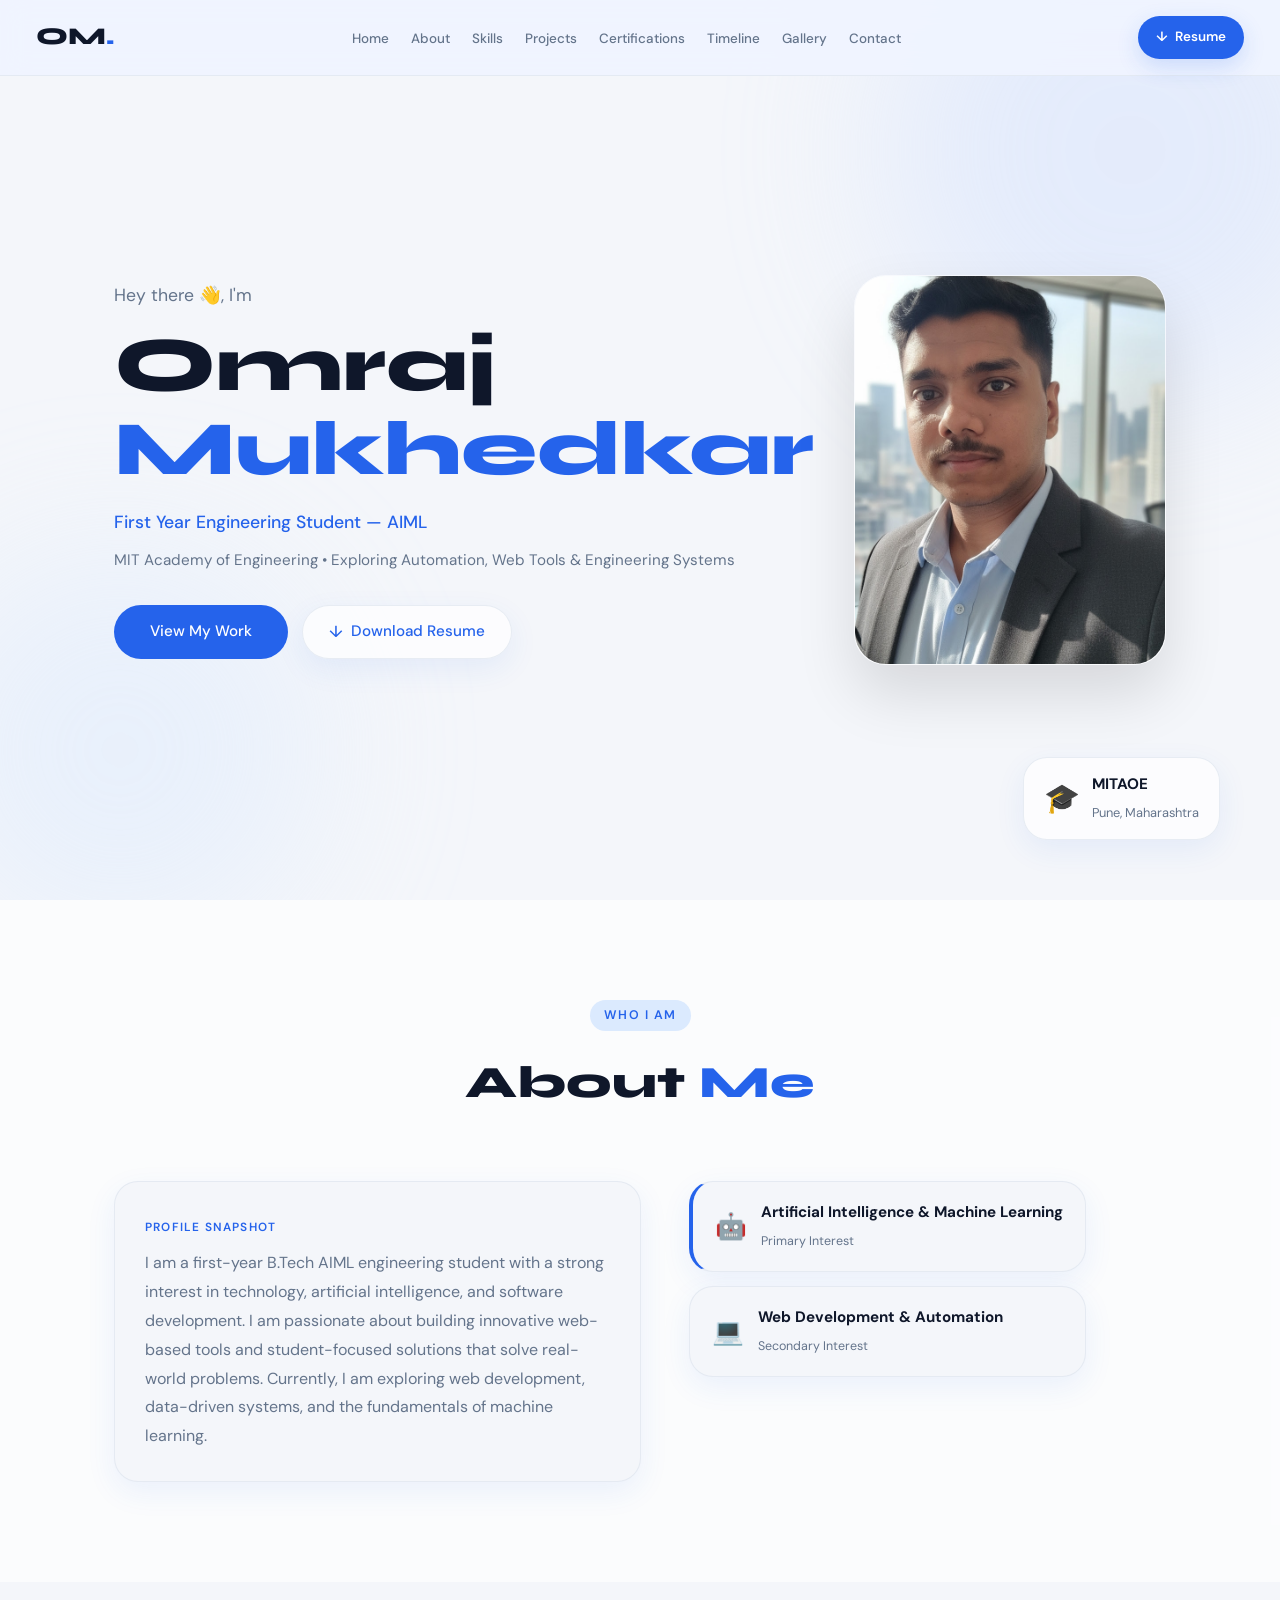
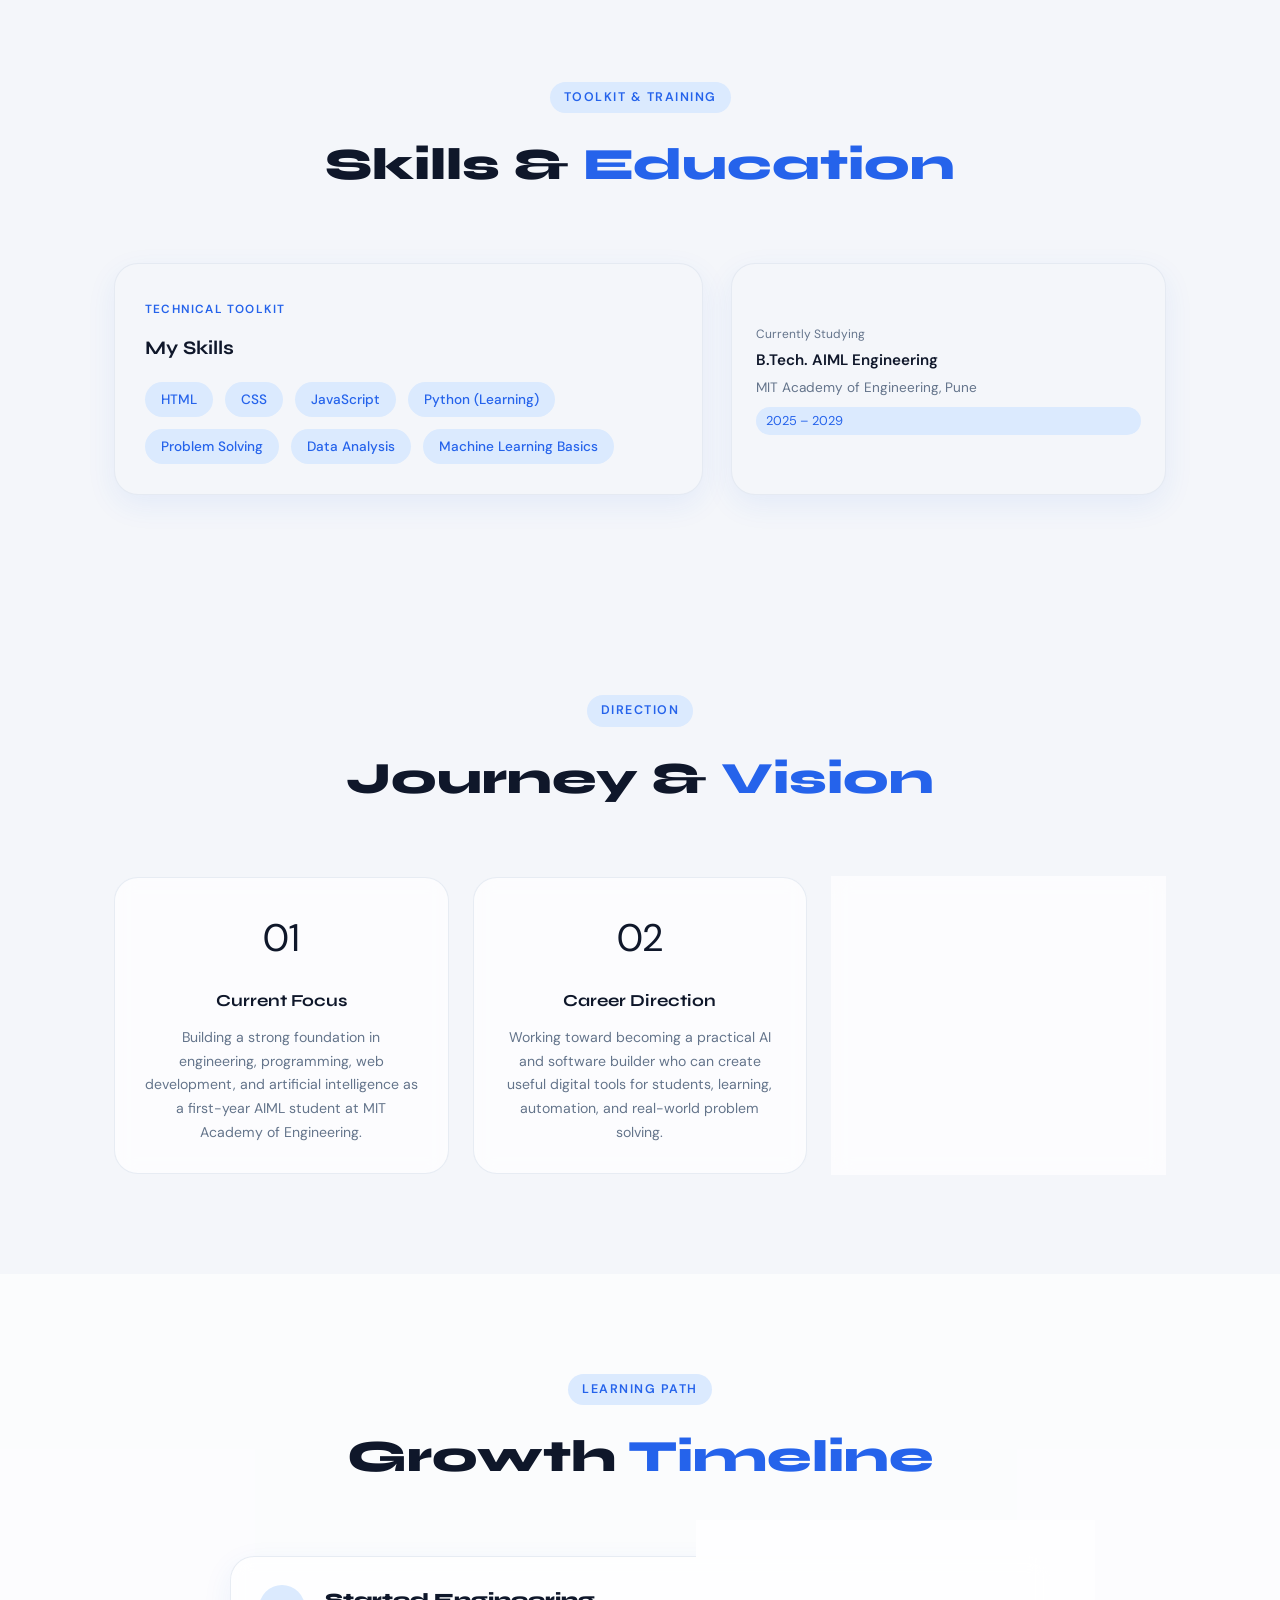
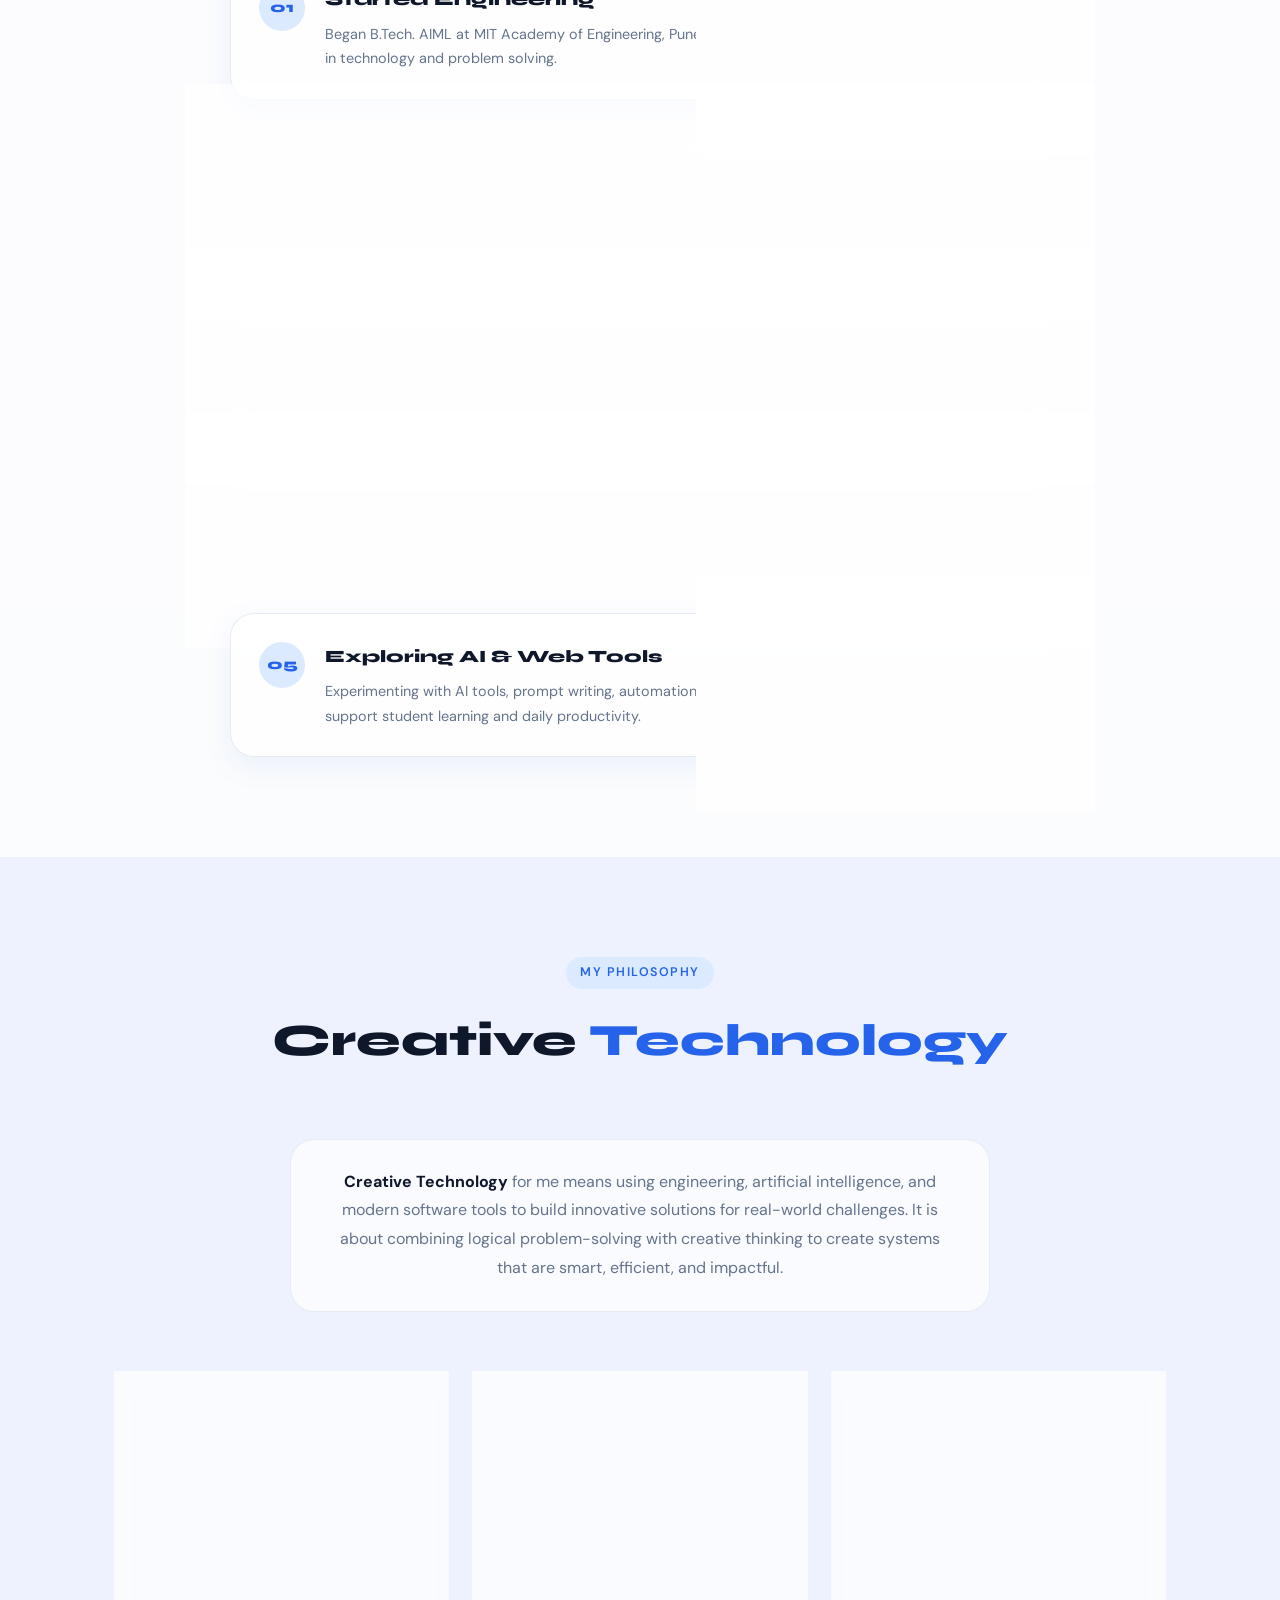
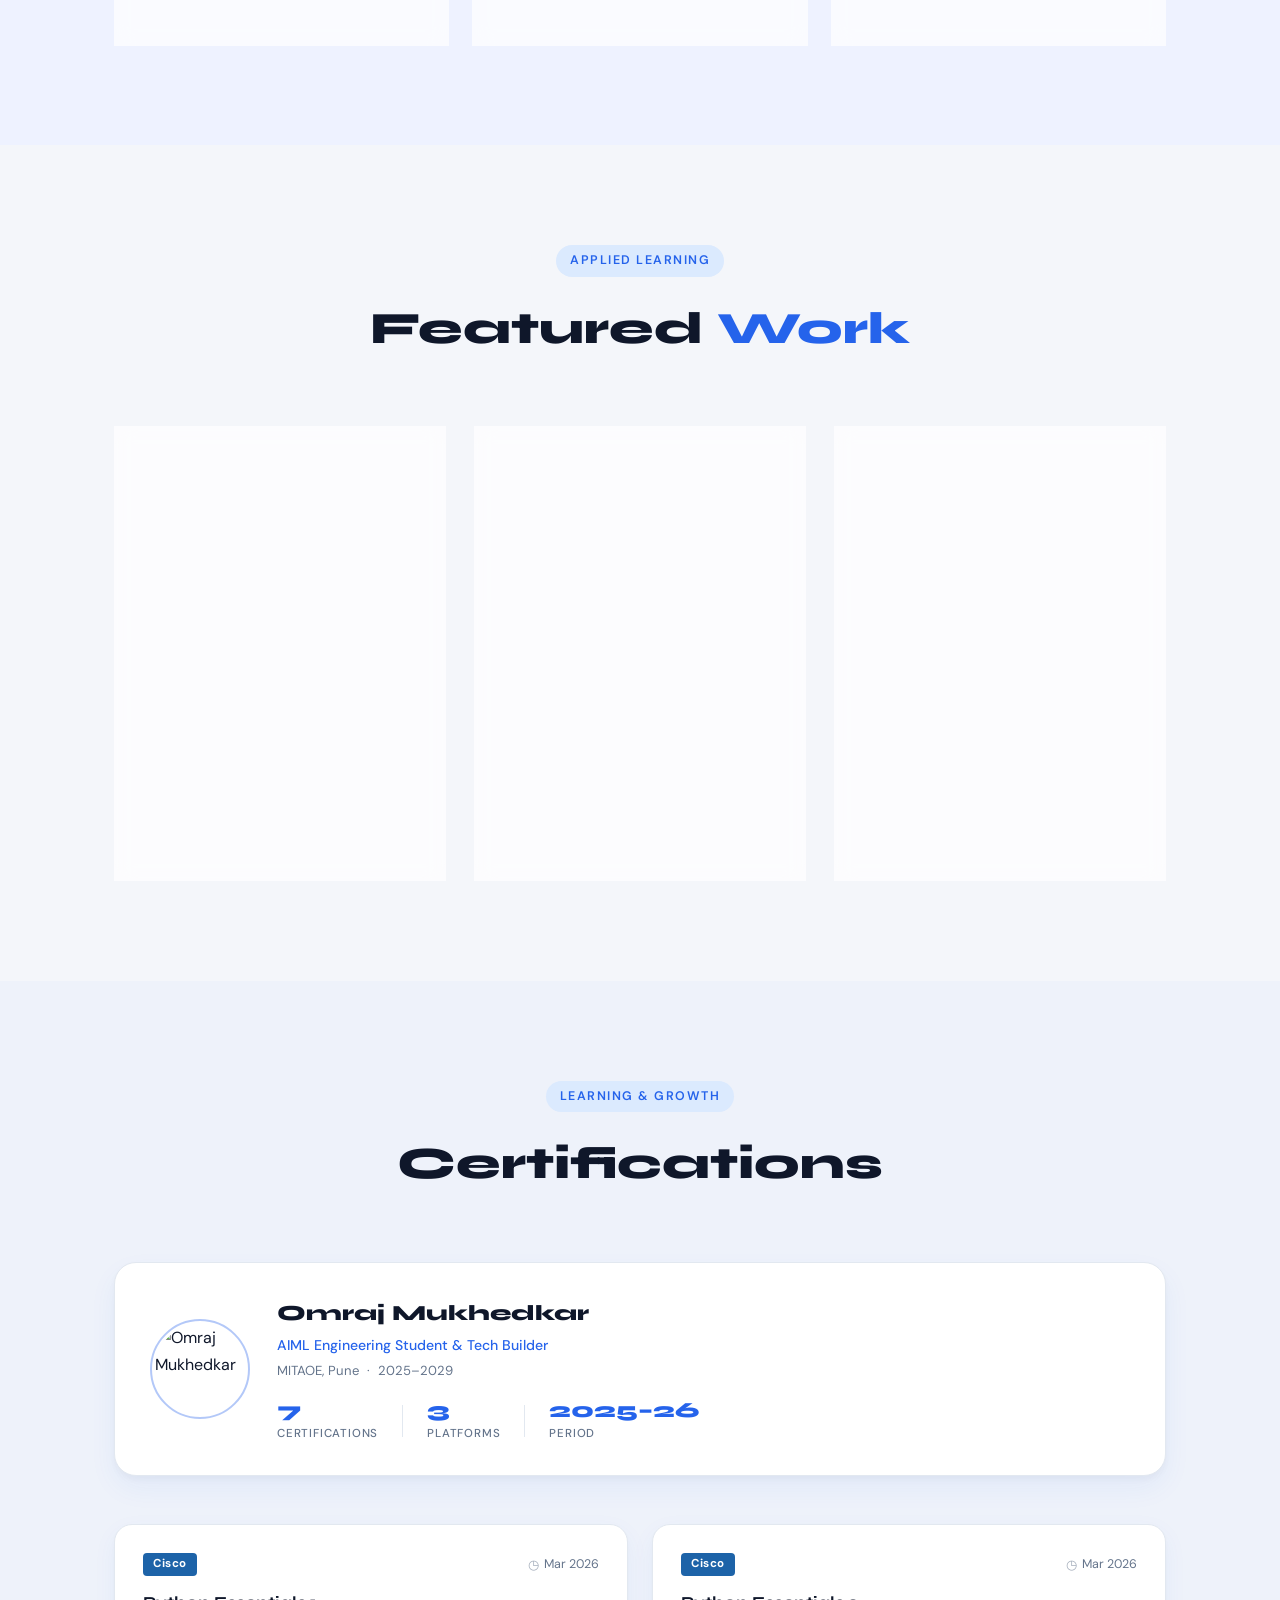
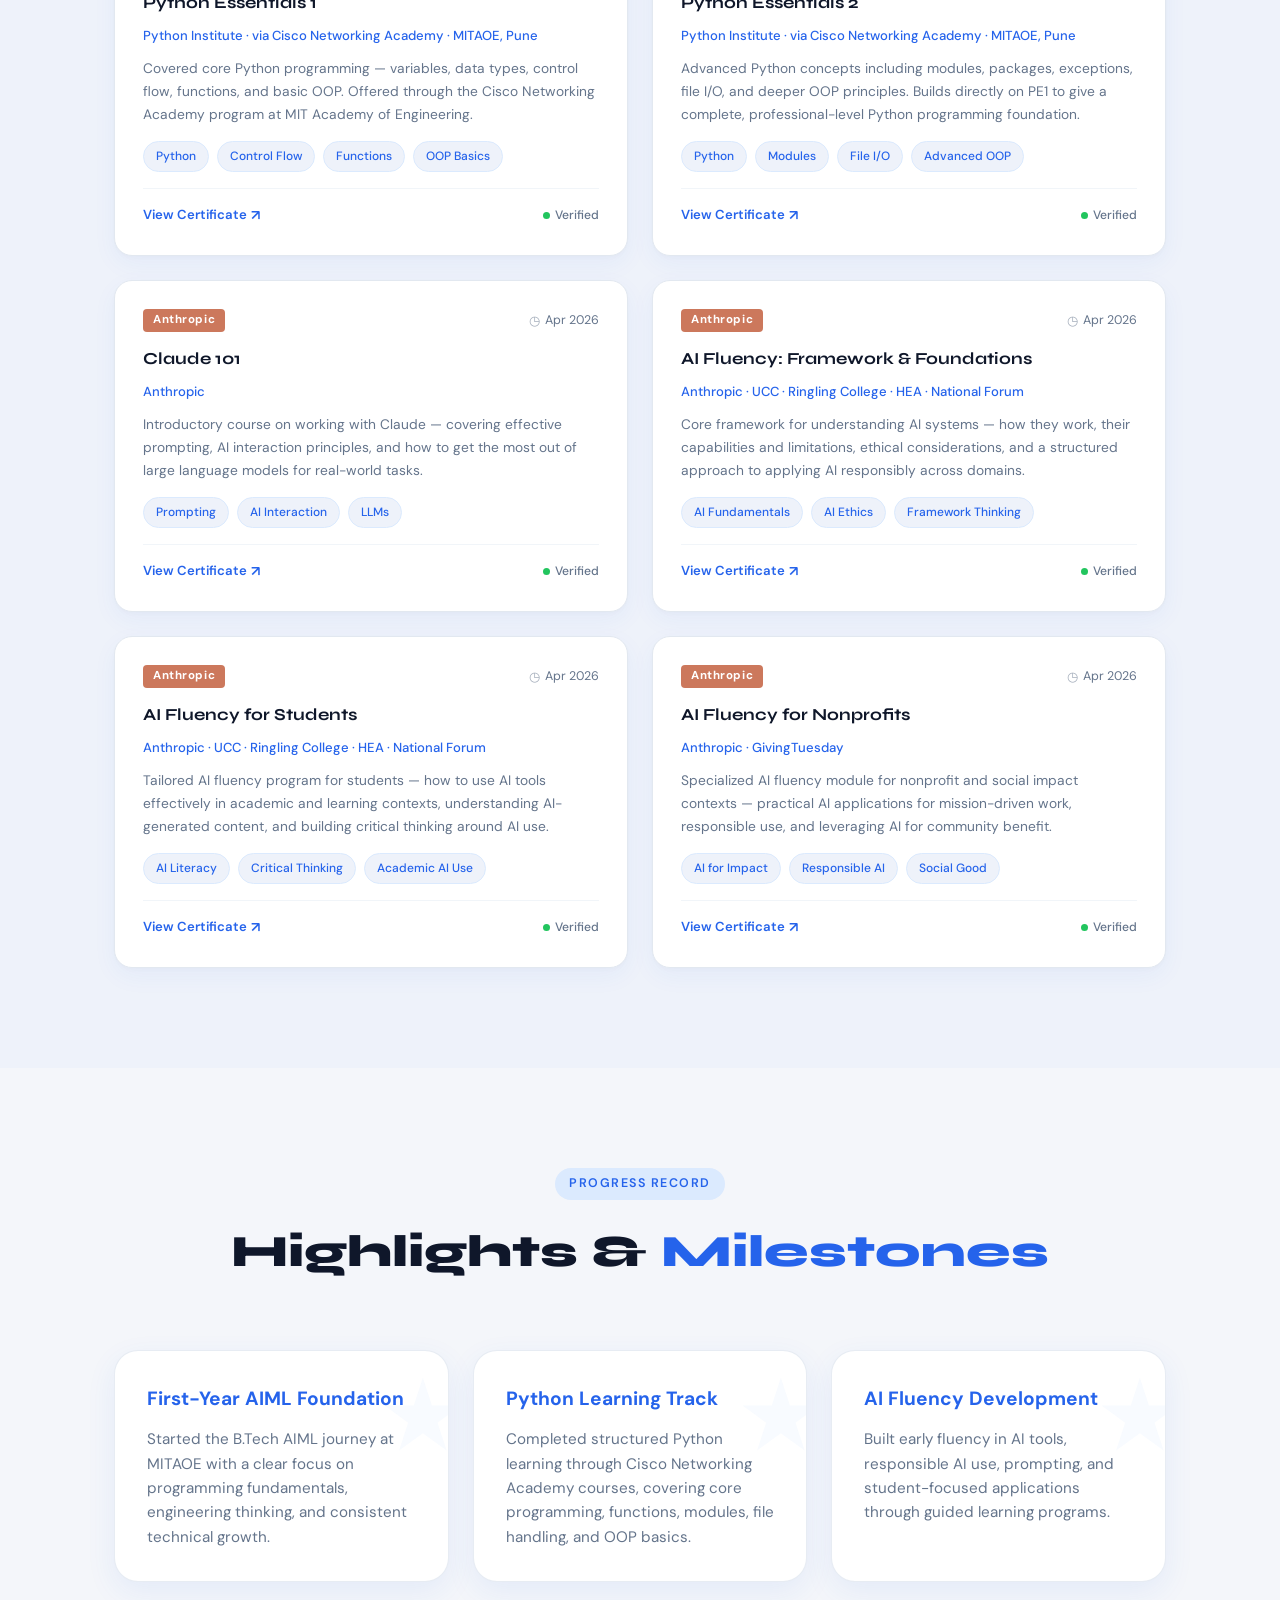
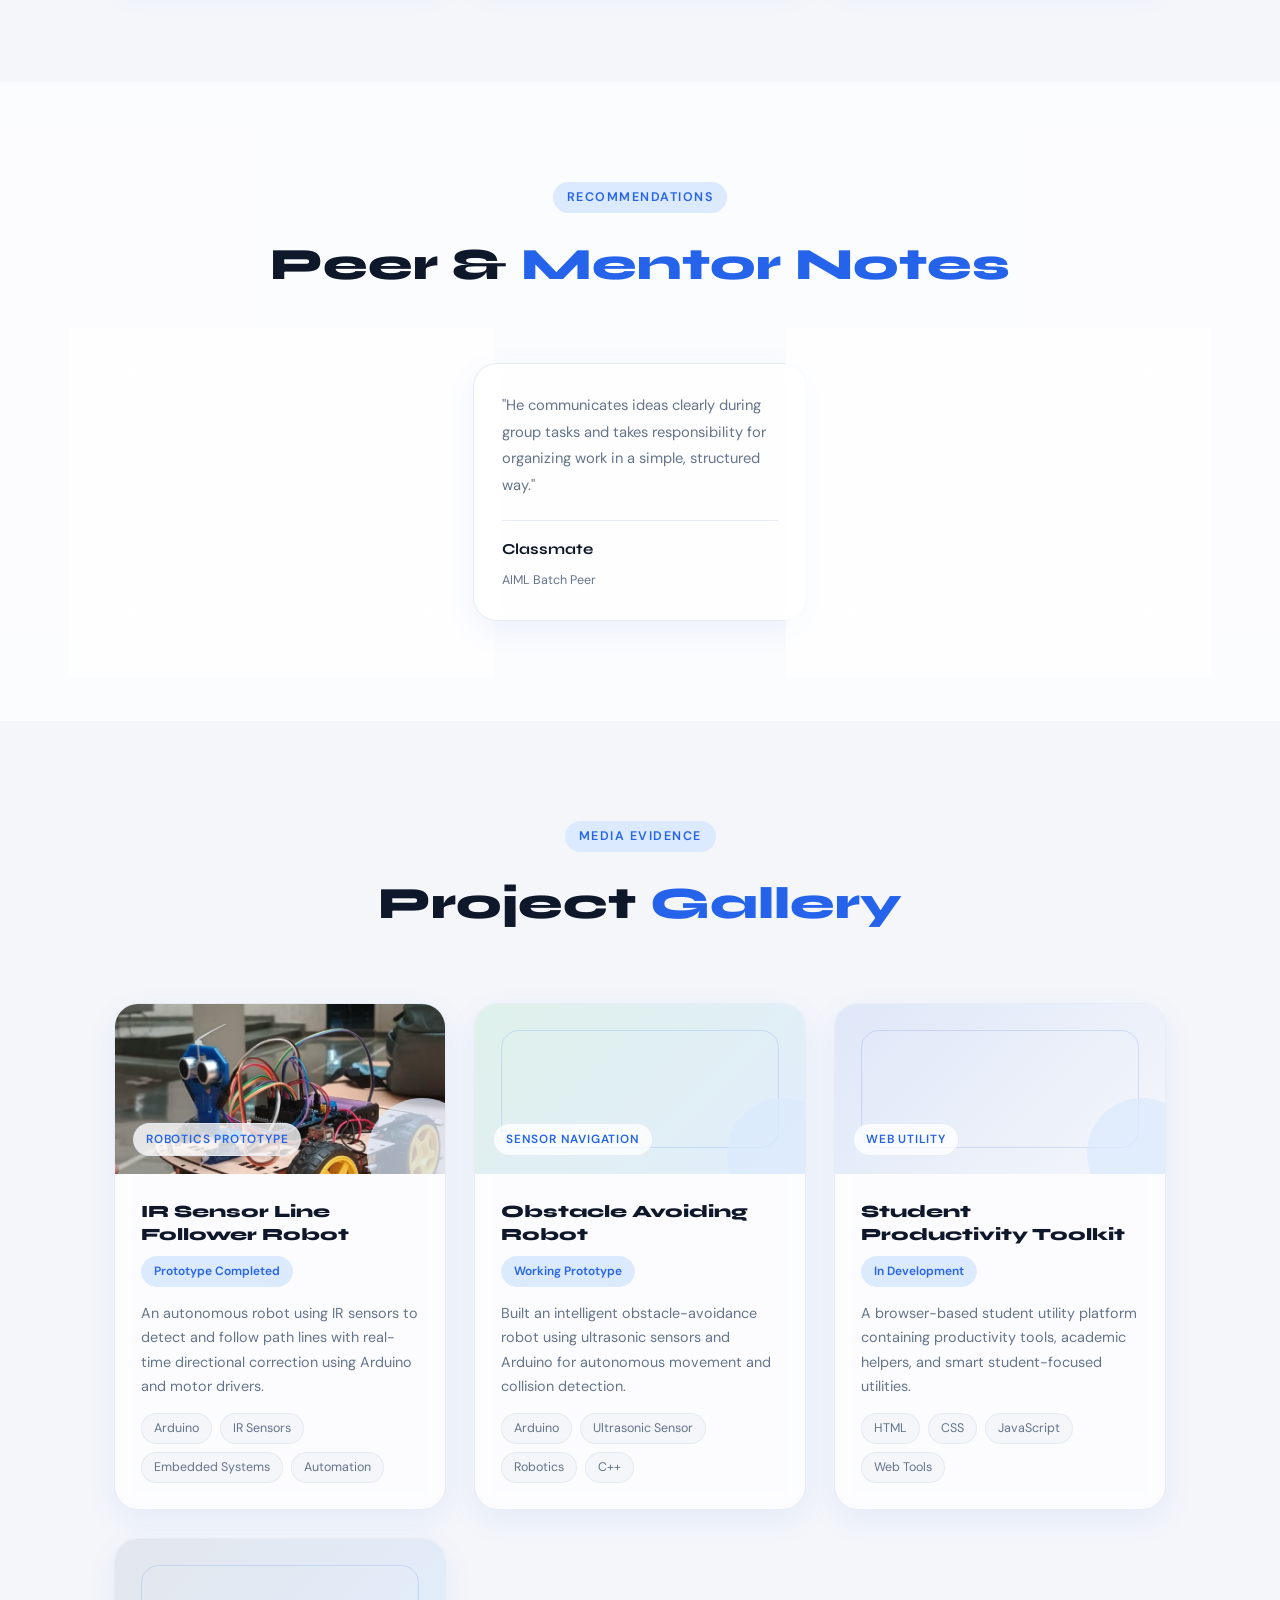
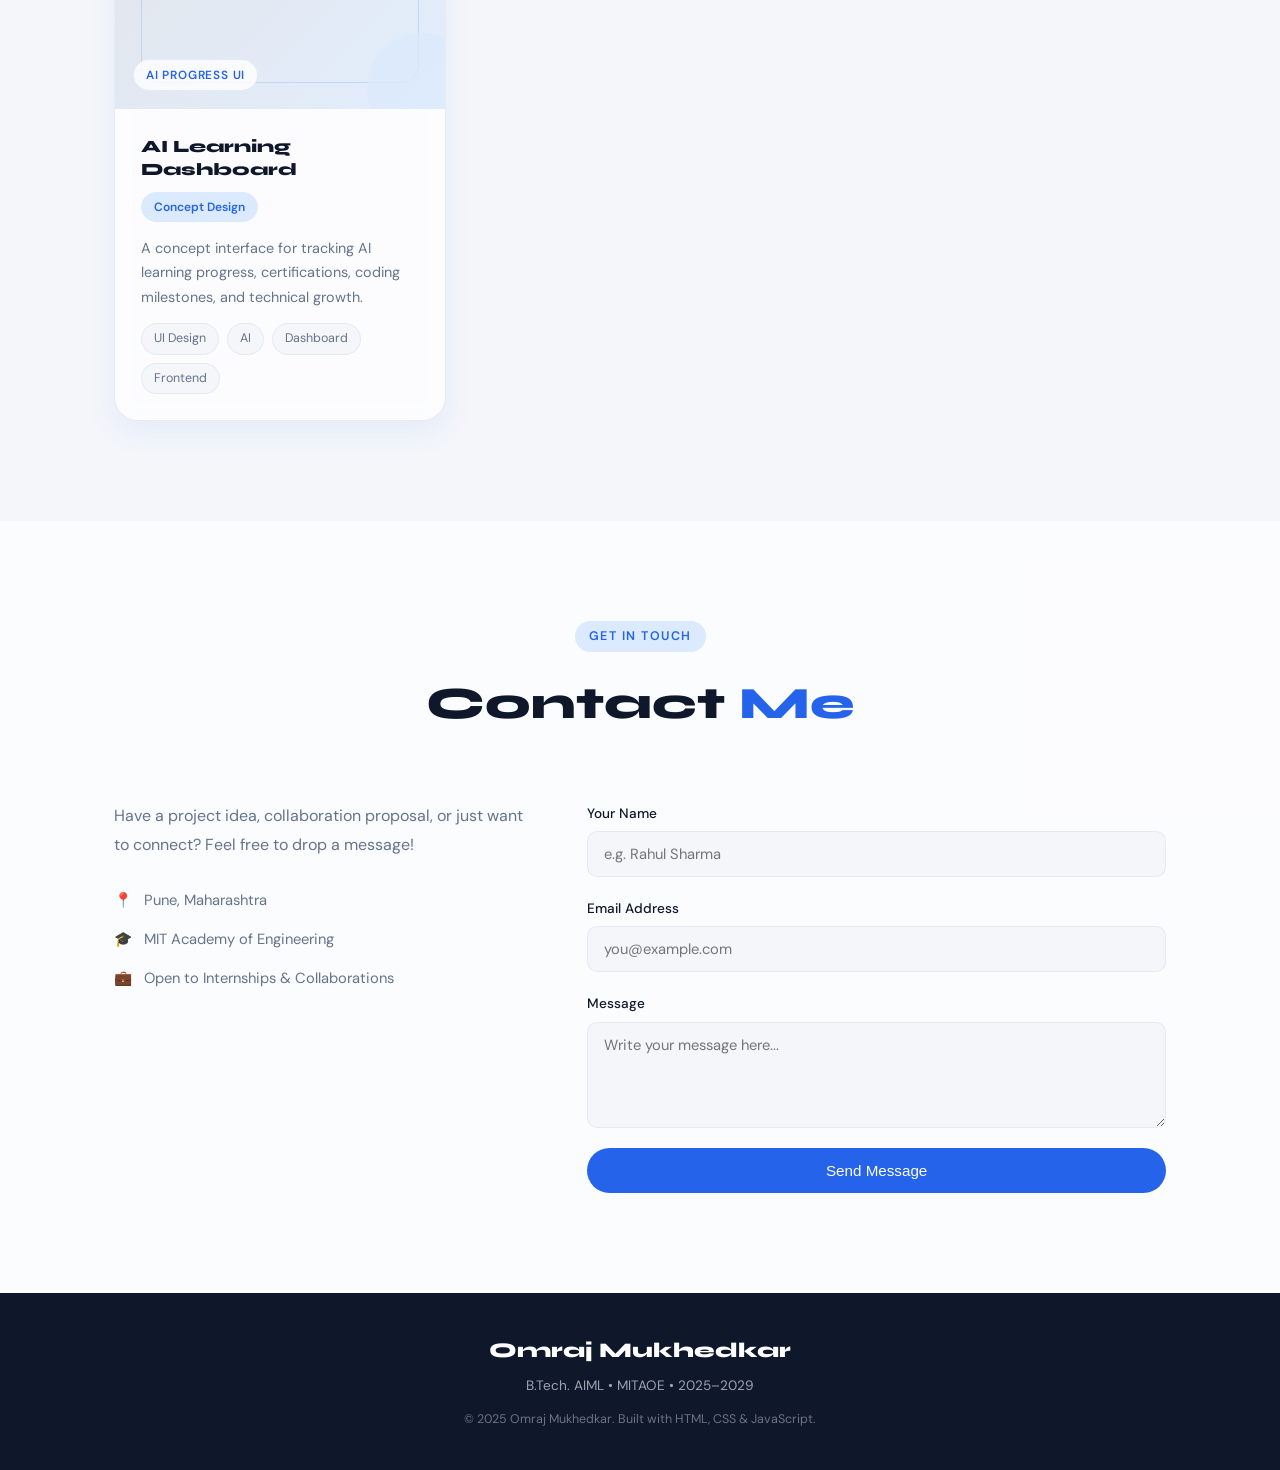
==== commit 3329c07e: "Add files via upload" ====
--- a/index.html
+++ b/index.html
@@ -30,7 +30,7 @@
       <li><a href="#project-gallery">Gallery</a></li>
       <li><a href="#contact">Contact</a></li>
     </ul>
-    <a href="resume.pdf" class="nav-resume-btn" download>
+    <a href="RESUME.pdf" class="nav-resume-btn" target="_blank" download>
       <span aria-hidden="true">&darr;</span>
       Resume
     </a>
@@ -50,7 +50,7 @@
     <a href="#growth-timeline" class="mobile-link">Timeline</a>
     <a href="#project-gallery" class="mobile-link">Gallery</a>
     <a href="#contact" class="mobile-link">Contact</a>
-    <a href="resume.pdf" class="mobile-resume-btn" download>
+    <a href="RESUME.pdf" class="mobile-resume-btn" target="_blank" download>
       <span aria-hidden="true">&darr;</span>
       Resume
     </a>
@@ -75,7 +75,7 @@
         <!-- CTA buttons -->
         <div class="hero-actions">
           <a href="#projects" class="btn-primary">View My Work</a>
-          <a href="resume.pdf" class="btn-secondary" download>
+          <a href="RESUME.pdf" class="btn-secondary" target="_blank" download>
             <span class="download-icon" aria-hidden="true">&darr;</span>
             Download Resume
           </a>
